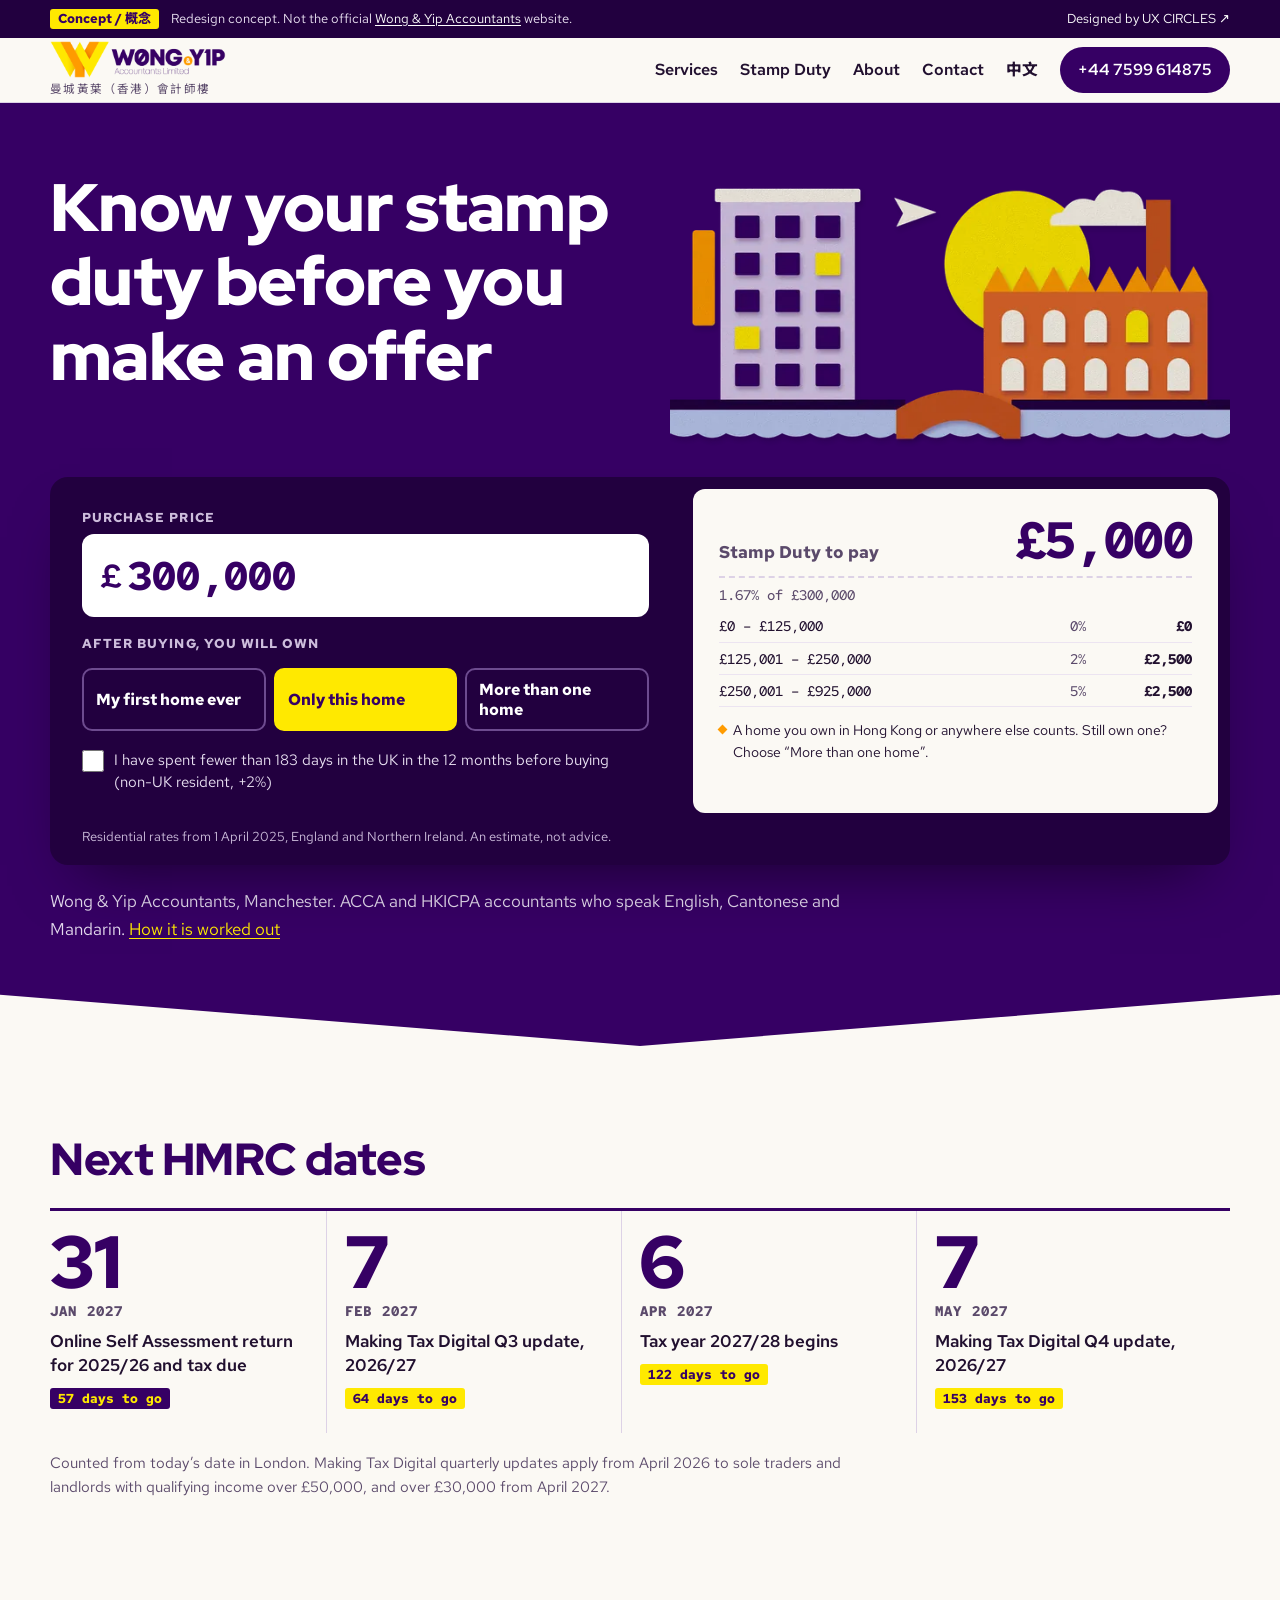
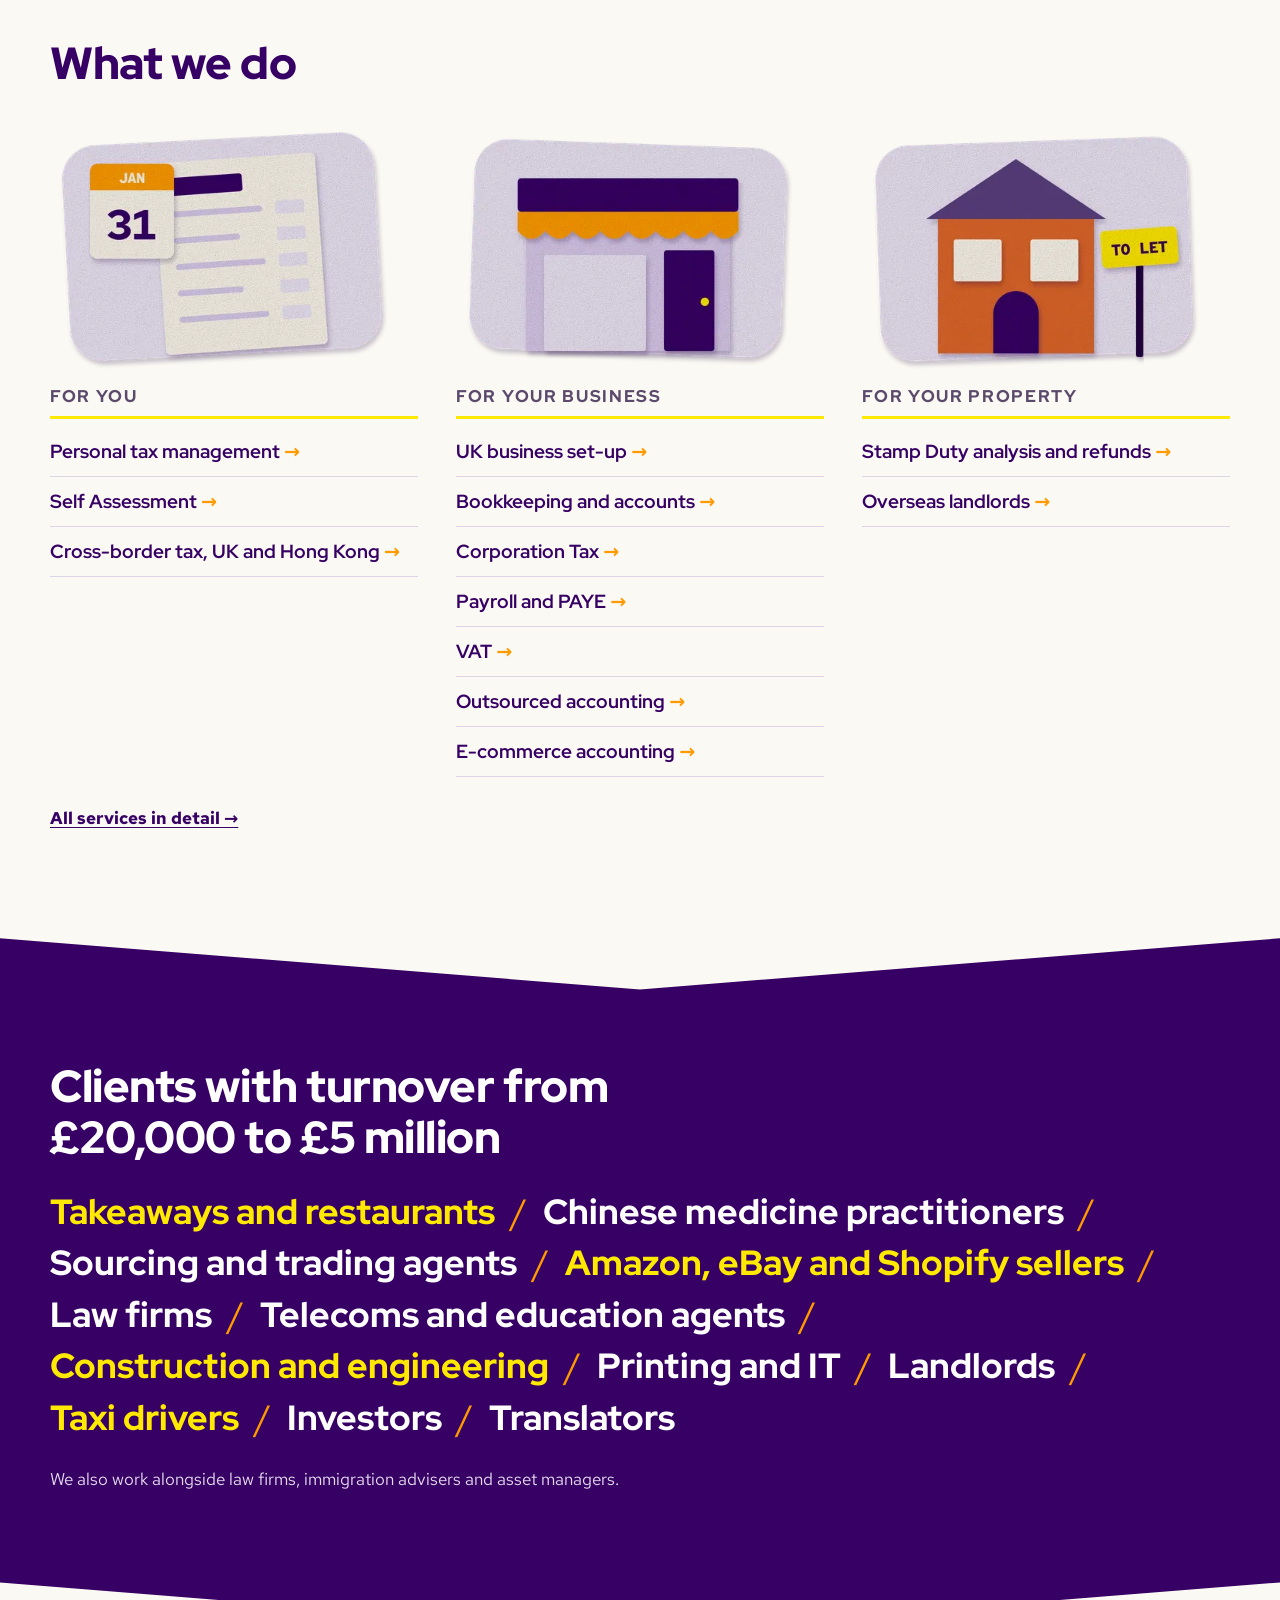
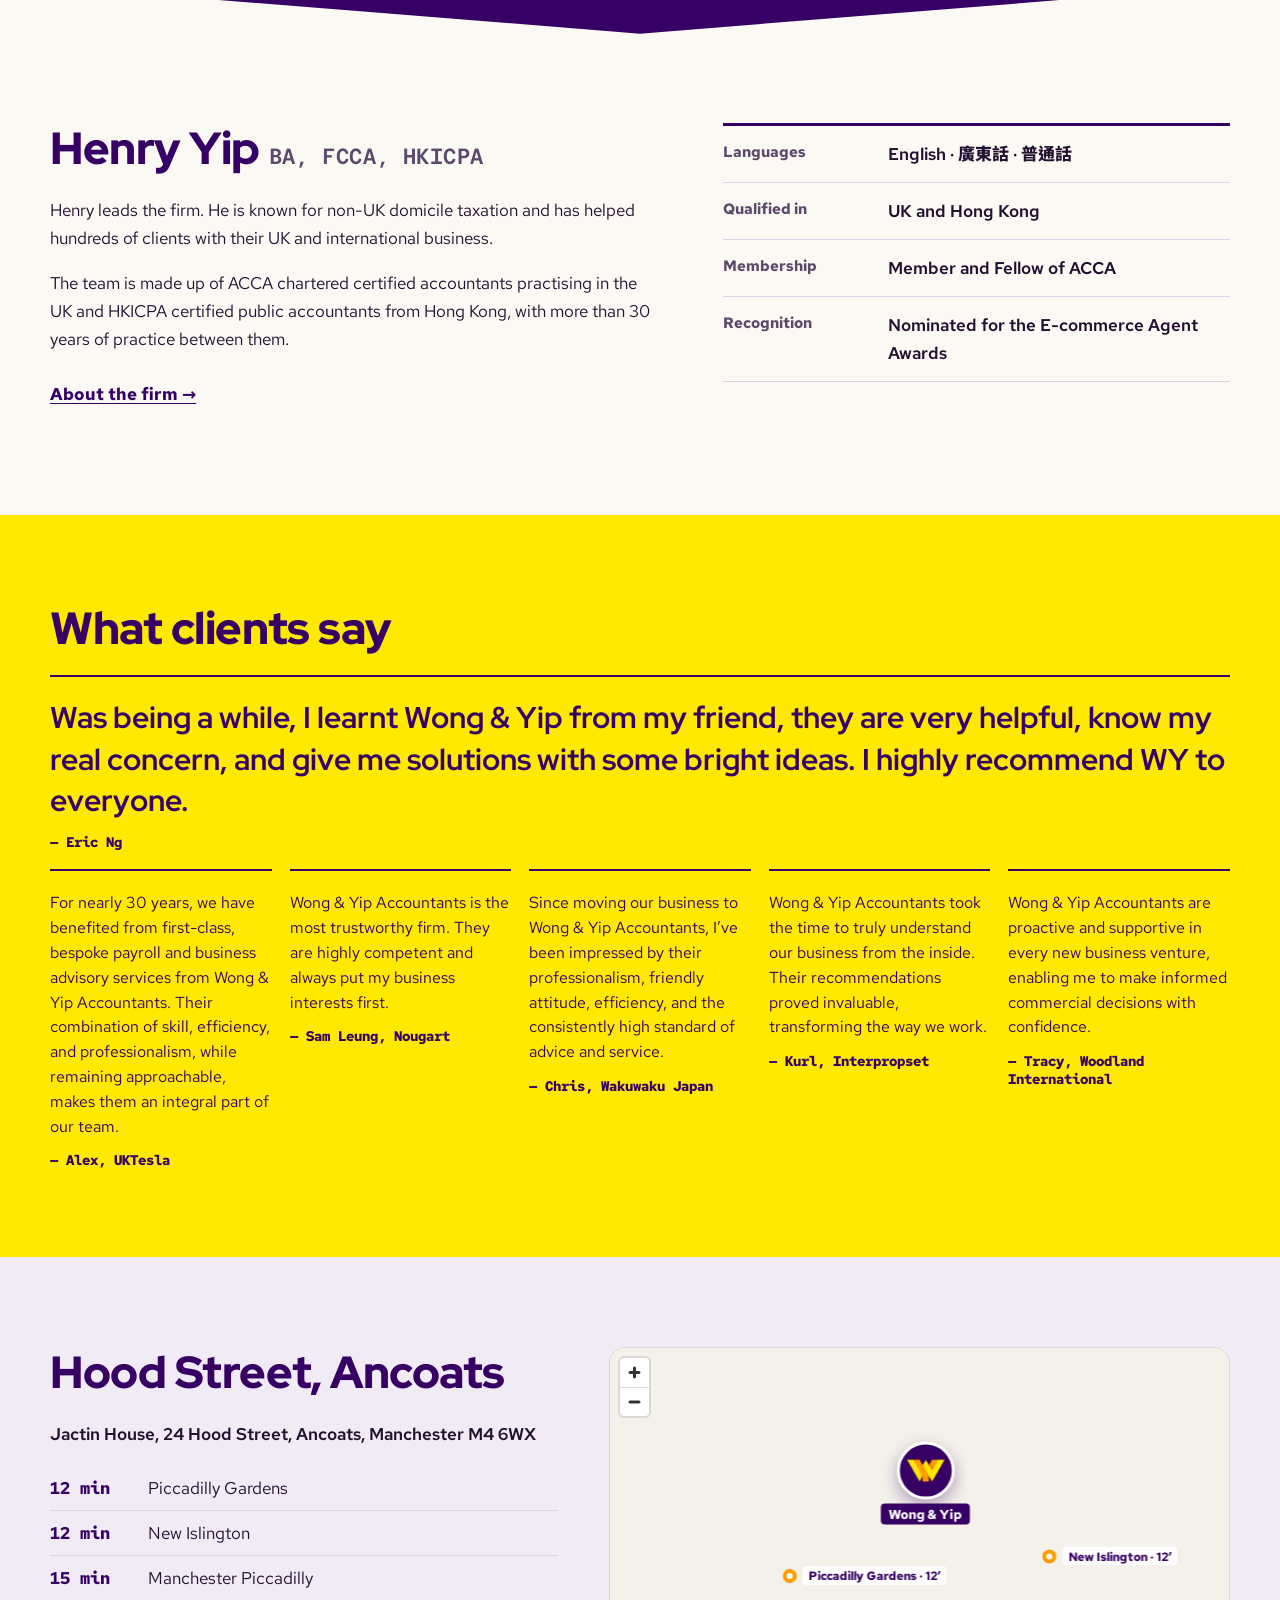
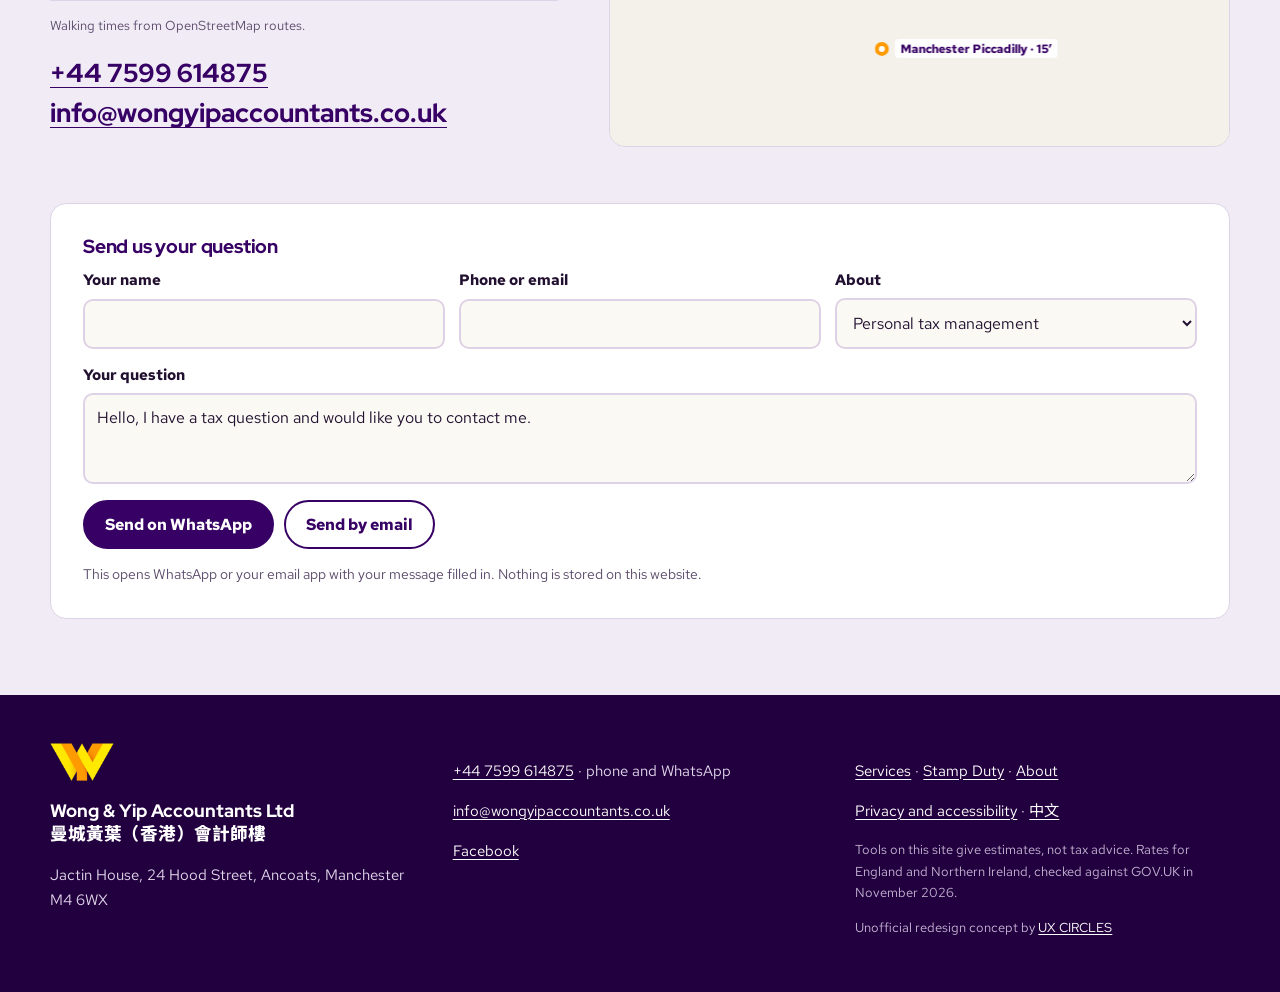
==== en/index.html @ 3d297b09 "Concept bar: one line on phones, matching the other concepts Co-Authored-By: Claude Opus 5.5 <norepl" ====
<!doctype html>
<html lang="en-GB">
<head>
<meta charset="utf-8">
<meta name="viewport" content="width=device-width, initial-scale=1">
<meta name="robots" content="noindex, nofollow">
<title>Wong & Yip Accountants, Manchester · Stamp Duty, tax and accounts</title>
<meta name="description" content="ACCA and HKICPA accountants in Ancoats, Manchester. Work out your Stamp Duty, see the next HMRC dates, and talk to us in English, Cantonese or Mandarin.">
<link rel="alternate" hreflang="zh-Hant" href="https://uxcircles.github.io/wong-yip/index.html">
<link rel="alternate" hreflang="en" href="https://uxcircles.github.io/wong-yip/en/index.html">
<link rel="icon" type="image/png" href="../assets/img/favicon.png">
<link rel="apple-touch-icon" href="../assets/img/apple-touch-icon.png">
<meta name="theme-color" content="#360064">
<link rel="preload" href="../assets/fonts/redhat-display.woff2" as="font" type="font/woff2" crossorigin>
<link rel="preload" href="../assets/fonts/redhat-text.woff2" as="font" type="font/woff2" crossorigin>
<link rel="stylesheet" href="../assets/site.css?v=12">
<script defer src="../assets/site.js?v=12"></script>
</head>
<body>
<a class="skip" href="#main">Skip to content</a>
<div class="concept" role="note">
  <div class="wrap concept-in">
    <p><span class="concept-tag">Concept / 概念</span><span class="concept-long">Redesign concept. Not the official <a href="https://www.wongyipaccountants.co.uk/">Wong &amp; Yip Accountants</a> website.</span></p>
    <a class="concept-by" href="https://ux-circles.com/professionals"><span class="concept-by-txt">Designed by </span>UX CIRCLES ↗</a>
  </div>
</div>
<header class="site-head" id="top">
  <div class="wrap head-in">
    <a class="brand" href="../index.html" aria-label="Wong &amp; Yip Accountants, home">
      <img src="../assets/img/logo.png" width="1000" height="205" alt="Wong &amp; Yip Accountants Limited">
      <span class="brand-zh" lang="zh-Hant">曼城黃葉（香港）會計師樓</span>
    </a>
    <nav class="nav" aria-label="Main"><a href="../services.html">Services</a><a href="../stamp-duty.html">Stamp Duty</a><a href="../about.html">About</a><a href="../index.html#contact">Contact</a></nav>
    <a class="lang" href="../" lang="zh-Hant" hreflang="zh-Hant">中文</a>
    <a class="head-call" href="tel:+447599614875">+44 7599 614875</a>
    <button class="menu-btn" type="button" aria-expanded="false" aria-controls="menu">Menu</button>
  </div>
  <div class="menu" id="menu" hidden>
    <nav class="wrap" aria-label="Menu">
      <a href="../services.html">Services</a><a href="../stamp-duty.html">Stamp Duty</a><a href="../about.html">About</a><a href="../index.html#contact">Contact</a>
      <a href="../" lang="zh-Hant">中文</a>
      <a href="tel:+447599614875">Call +44 7599 614875</a>
      <a href="https://wa.me/447599614875">WhatsApp</a>
    </nav>
  </div>
</header>
<main id="main">
<section class="hero hero-home" aria-labelledby="hero-h">
  <div class="wrap hero-in">
    <h1 id="hero-h">Know your stamp duty before you make an offer</h1>
    <figure class="hero-illo">
      <img src="../assets/img/hk-to-manchester-1000.webp" srcset="../assets/img/hk-to-manchester-640.webp 640w, ../assets/img/hk-to-manchester-1000.webp 1000w, ../assets/img/hk-to-manchester-1600.webp 1600w" sizes="(min-width: 1021px) 560px, 100vw" width="1000" height="540" alt="Paper-cut illustration: a Hong Kong tenement block, a paper plane, and a red-brick Ancoats cotton mill beside the Rochdale Canal." fetchpriority="low">
    </figure>
    <form class="tool" id="sdlt" data-sdlt novalidate>
  <div class="tool-in">
    <label class="price">
      <span class="lbl">Purchase price</span>
      <span class="price-box"><span aria-hidden="true">£</span><input name="price" inputmode="numeric" autocomplete="off" value="300,000" aria-describedby="sdlt-scope"></span>
    </label>
    <fieldset class="seg">
      <legend class="lbl">After buying, you will own</legend>
      <label><input type="radio" name="type" value="ftb"><span>My first home ever</span></label>
      <label><input type="radio" name="type" value="home" checked><span>Only this home</span></label>
      <label><input type="radio" name="type" value="add"><span>More than one home</span></label>
    </fieldset>
    <label class="check"><input type="checkbox" name="nonres"><span>I have spent fewer than 183 days in the UK in the 12 months before buying (non-UK resident, +2%)</span></label>
  </div>
  <output class="receipt" aria-live="polite" for="sdlt">
    <span class="r-total"><span>Stamp Duty to pay</span><b data-total>£0</b></span>
    <span class="r-eff" data-eff></span>
    <table><caption class="vh">Tax by band</caption><tbody data-rows></tbody></table>
    <span class="r-notes" data-notes></span>
  </output>
  <p class="tool-scope" id="sdlt-scope">Residential rates from 1 April 2025, England and Northern Ireland. An estimate, not advice.</p>
</form>
    <p class="hero-foot">Wong &amp; Yip Accountants, Manchester. ACCA and HKICPA accountants who speak English, Cantonese and Mandarin. <a href="../stamp-duty.html">How it is worked out</a></p>
  </div>
</section>

<section class="dates" aria-labelledby="dates-h">
  <div class="wrap">
    <h2 id="dates-h">Next HMRC dates</h2>
    <ol class="date-stack" data-deadlines aria-live="polite"></ol>
    <p class="dates-note">Counted from today’s date in London. Making Tax Digital quarterly updates apply from April 2026 to sole traders and landlords with qualifying income over £50,000, and over £30,000 from April 2027.</p>
  </div>
</section>

<section class="svc" aria-labelledby="svc-h">
  <div class="wrap">
    <h2 id="svc-h">What we do</h2>
    <div class="svc-grid"><div class="svc-col"><img class="spot" src="../assets/img/tax-return-480.webp" srcset="../assets/img/tax-return-480.webp 480w, ../assets/img/tax-return-800.webp 800w" sizes="(min-width: 761px) 340px, 90vw" width="480" height="360" loading="lazy" alt="Paper-cut illustration: a tax return form and a calendar showing 31 January"><h3>For you</h3><ul><li><a href="../services.html#tax">Personal tax management</a></li><li><a href="../services.html#sa">Self Assessment</a></li><li><a href="../services.html#cross">Cross-border tax, UK and Hong Kong</a></li></ul></div><div class="svc-col"><img class="spot" src="../assets/img/company-480.webp" srcset="../assets/img/company-480.webp 480w, ../assets/img/company-800.webp 800w" sizes="(min-width: 761px) 340px, 90vw" width="480" height="360" loading="lazy" alt="Paper-cut illustration: a small shopfront with an awning"><h3>For your business</h3><ul><li><a href="../services.html#setup">UK business set-up</a></li><li><a href="../services.html#books">Bookkeeping and accounts</a></li><li><a href="../services.html#ct">Corporation Tax</a></li><li><a href="../services.html#payroll">Payroll and PAYE</a></li><li><a href="../services.html#vat">VAT</a></li><li><a href="../services.html#outsourced">Outsourced accounting</a></li><li><a href="../services.html#ecom">E-commerce accounting</a></li></ul></div><div class="svc-col"><img class="spot" src="../assets/img/landlord-480.webp" srcset="../assets/img/landlord-480.webp 480w, ../assets/img/landlord-800.webp 800w" sizes="(min-width: 761px) 340px, 90vw" width="480" height="360" loading="lazy" alt="Paper-cut illustration: a red-brick house with a TO LET board"><h3>For your property</h3><ul><li><a href="../services.html#sdlt">Stamp Duty analysis and refunds</a></li><li><a href="../services.html#nrl">Overseas landlords</a></li></ul></div></div>
    <p><a class="more" href="../services.html">All services in detail</a></p>
  </div>
</section>

<section class="inds" aria-labelledby="inds-h">
  <div class="wrap">
    <h2 id="inds-h">Clients with turnover from £20,000 to £5 million</h2>
    <ul class="ind-list"><li>Takeaways and restaurants</li><li>Chinese medicine practitioners</li><li>Sourcing and trading agents</li><li>Amazon, eBay and Shopify sellers</li><li>Law firms</li><li>Telecoms and education agents</li><li>Construction and engineering</li><li>Printing and IT</li><li>Landlords</li><li>Taxi drivers</li><li>Investors</li><li>Translators</li></ul>
    <p class="inds-note">We also work alongside law firms, immigration advisers and asset managers.</p>
  </div>
</section>

<section class="who" aria-labelledby="who-h">
  <div class="wrap who-grid">
    <div>
      <h2 id="who-h">Henry Yip <span class="creds">BA, FCCA, HKICPA</span></h2>
      <p>Henry leads the firm. He is known for non-UK domicile taxation and has helped hundreds of clients with their UK and international business.</p>
      <p>The team is made up of ACCA chartered certified accountants practising in the UK and HKICPA certified public accountants from Hong Kong, with more than 30 years of practice between them.</p>
      <p><a class="more" href="../about.html">About the firm</a></p>
    </div>
    <dl class="facts">
      <div><dt>Languages</dt><dd>English · <span lang="yue-Hant">廣東話</span> · <span lang="zh-Hant">普通話</span></dd></div>
      <div><dt>Qualified in</dt><dd>UK and Hong Kong</dd></div>
      <div><dt>Membership</dt><dd>Member and Fellow of ACCA</dd></div>
      <div><dt>Recognition</dt><dd>Nominated for the E-commerce Agent Awards</dd></div>
    </dl>
  </div>
</section>

<section class="quotes" aria-labelledby="q-h">
  <div class="wrap">
    <h2 id="q-h">What clients say</h2>
    <div class="q-row"><figure class="q q-main"><blockquote lang="en">Was being a while, I learnt Wong & Yip from my friend, they are very helpful, know my real concern, and give me solutions with some bright ideas. I highly recommend WY to everyone.</blockquote><figcaption>Eric Ng</figcaption></figure><figure class="q"><blockquote lang="en">For nearly 30 years, we have benefited from first-class, bespoke payroll and business advisory services from Wong & Yip Accountants. Their combination of skill, efficiency, and professionalism, while remaining approachable, makes them an integral part of our team.</blockquote><figcaption>Alex, UKTesla</figcaption></figure><figure class="q"><blockquote lang="en">Wong & Yip Accountants is the most trustworthy firm. They are highly competent and always put my business interests first.</blockquote><figcaption>Sam Leung, Nougart</figcaption></figure><figure class="q"><blockquote lang="en">Since moving our business to Wong & Yip Accountants, I’ve been impressed by their professionalism, friendly attitude, efficiency, and the consistently high standard of advice and service.</blockquote><figcaption>Chris, Wakuwaku Japan</figcaption></figure><figure class="q"><blockquote lang="en">Wong & Yip Accountants took the time to truly understand our business from the inside. Their recommendations proved invaluable, transforming the way we work.</blockquote><figcaption>Kurl, Interpropset</figcaption></figure><figure class="q"><blockquote lang="en">Wong & Yip Accountants are proactive and supportive in every new business venture, enabling me to make informed commercial decisions with confidence.</blockquote><figcaption>Tracy, Woodland International</figcaption></figure></div>
  </div>
</section>
<section class="contact" id="contact" aria-labelledby="contact-h">
  <div class="wrap contact-grid">
    <div class="contact-text">
      <h2 id="contact-h">Hood Street, Ancoats</h2>
      <p class="addr">Jactin House, 24 Hood Street, Ancoats, Manchester M4 6WX</p>
      <ul class="walks"><li><b>12 min</b> Piccadilly Gardens</li><li><b>12 min</b> New Islington</li><li><b>15 min</b> Manchester Piccadilly</li></ul>
      <p class="walk-note">Walking times from OpenStreetMap routes.</p>
      <p class="big-links"><a href="tel:+447599614875">+44 7599 614875</a><a href="mailto:info@wongyipaccountants.co.uk">info@wongyipaccountants.co.uk</a></p>
    </div>
    <div class="map" data-map data-src="../assets/vendor/maplibre/maplibre-gl.js" data-css="../assets/vendor/maplibre/maplibre-gl.css" data-mapjs="../assets/map.js?v=12">
      <div class="map-fallback" aria-hidden="true"><img class="chev pin-chev" src="../assets/img/mark.png" width="400" height="238" alt="" aria-hidden="true"><span>Jactin House</span></div>
      <script type="application/json" id="map-data">{"home": [-2.2279647, 53.4843944], "routes": [{"name": "Piccadilly Gardens", "min": 12, "kind": "tram", "start": [-2.236904, 53.4802768], "coords": [[-2.23692, 53.48027], [-2.23662, 53.48011], [-2.23663, 53.4801], [-2.2366, 53.48009], [-2.23655, 53.48005], [-2.23651, 53.48007], [-2.23648, 53.48008], [-2.23641, 53.48011], [-2.23637, 53.48012], [-2.23629, 53.48016], [-2.23622, 53.48023], [-2.23601, 53.48039], [-2.23597, 53.48041], [-2.23569, 53.48054], [-2.23526, 53.48075], [-2.23525, 53.48076], [-2.23518, 53.48078], [-2.23513, 53.4808], [-2.23504, 53.48083], [-2.23487, 53.48086], [-2.23468, 53.48086], [-2.23461, 53.48086], [-2.23456, 53.48085], [-2.23453, 53.48084], [-2.23427, 53.48099], [-2.23412, 53.48109], [-2.23408, 53.48111], [-2.23406, 53.48113], [-2.23386, 53.48126], [-2.23384, 53.48128], [-2.23382, 53.4813], [-2.23362, 53.48144], [-2.23369, 53.48147], [-2.23367, 53.48149], [-2.23364, 53.4815], [-2.2336, 53.48153], [-2.23358, 53.48155], [-2.23353, 53.48152], [-2.23281, 53.48201], [-2.23281, 53.48204], [-2.23279, 53.48206], [-2.23277, 53.48208], [-2.23271, 53.48213], [-2.2327, 53.48214], [-2.23267, 53.48214], [-2.23251, 53.48224], [-2.23251, 53.48225], [-2.2325, 53.48225], [-2.23249, 53.48226], [-2.23248, 53.48227], [-2.23225, 53.48243], [-2.23224, 53.48244], [-2.23224, 53.48244], [-2.23222, 53.48245], [-2.23222, 53.48246], [-2.23116, 53.48321], [-2.23113, 53.48325], [-2.23109, 53.48327], [-2.23091, 53.4834], [-2.23089, 53.48342], [-2.23087, 53.48344], [-2.23078, 53.4835], [-2.23076, 53.48352], [-2.23076, 53.48353], [-2.23088, 53.4836], [-2.23084, 53.48362], [-2.23081, 53.48364], [-2.23078, 53.48366], [-2.23075, 53.48368], [-2.23069, 53.48371], [-2.23066, 53.48374], [-2.23062, 53.48376], [-2.23055, 53.48372], [-2.23052, 53.48372], [-2.23023, 53.48392], [-2.23021, 53.48393], [-2.23017, 53.48395], [-2.22995, 53.4841], [-2.22993, 53.48412], [-2.22994, 53.48414], [-2.22993, 53.48414], [-2.22991, 53.48415], [-2.22989, 53.48417], [-2.22988, 53.48418], [-2.22986, 53.48418], [-2.22985, 53.48418], [-2.22963, 53.48432], [-2.22959, 53.48435], [-2.22954, 53.48433], [-2.22951, 53.48435], [-2.22948, 53.48436], [-2.22946, 53.48434], [-2.22916, 53.48417], [-2.22857, 53.48436], [-2.22853, 53.48437], [-2.22785, 53.4846], [-2.22784, 53.48459], [-2.22783, 53.48458], [-2.22781, 53.48456], [-2.22779, 53.48455], [-2.22804, 53.48448]]}, {"name": "New Islington", "min": 12, "kind": "tram", "start": [-2.2197957, 53.4810431], "coords": [[-2.21978, 53.48103], [-2.22012, 53.48086], [-2.22011, 53.48085], [-2.22014, 53.48083], [-2.22017, 53.48085], [-2.2202, 53.48087], [-2.22023, 53.4809], [-2.22025, 53.48093], [-2.22022, 53.48096], [-2.21994, 53.48112], [-2.22019, 53.48127], [-2.22025, 53.48124], [-2.22029, 53.48126], [-2.22043, 53.48136], [-2.22049, 53.48139], [-2.22049, 53.4814], [-2.22098, 53.48121], [-2.22103, 53.48125], [-2.22108, 53.48128], [-2.22111, 53.48132], [-2.22111, 53.48134], [-2.22111, 53.48136], [-2.2211, 53.48139], [-2.22106, 53.48142], [-2.22108, 53.48144], [-2.22119, 53.48151], [-2.22123, 53.48154], [-2.22141, 53.48159], [-2.2218, 53.48188], [-2.22181, 53.48189], [-2.22182, 53.4819], [-2.22185, 53.48193], [-2.22185, 53.48195], [-2.22189, 53.48197], [-2.22197, 53.48204], [-2.22201, 53.48206], [-2.22207, 53.48212], [-2.2224, 53.48235], [-2.22273, 53.48258], [-2.22274, 53.4826], [-2.22274, 53.48262], [-2.22273, 53.48264], [-2.22272, 53.48266], [-2.22271, 53.48267], [-2.22276, 53.4827], [-2.22287, 53.48276], [-2.2231, 53.48289], [-2.22326, 53.48298], [-2.22329, 53.483], [-2.22332, 53.48298], [-2.22335, 53.48297], [-2.22338, 53.48297], [-2.22342, 53.48298], [-2.22401, 53.48325], [-2.22419, 53.48311], [-2.22422, 53.48308], [-2.22435, 53.4831], [-2.2248, 53.48329], [-2.22479, 53.4833], [-2.22483, 53.4833], [-2.22494, 53.48335], [-2.22502, 53.4834], [-2.22506, 53.48344], [-2.22528, 53.48354], [-2.22561, 53.48367], [-2.22564, 53.48368], [-2.22568, 53.48369], [-2.22571, 53.48369], [-2.22576, 53.48369], [-2.22594, 53.4837], [-2.22598, 53.48369], [-2.22598, 53.48371], [-2.22587, 53.48386], [-2.22592, 53.4839], [-2.22595, 53.48393], [-2.22602, 53.484], [-2.22629, 53.48427], [-2.22659, 53.48454], [-2.22661, 53.48457], [-2.22668, 53.48455], [-2.22742, 53.48429], [-2.22747, 53.48434], [-2.22748, 53.48433], [-2.22751, 53.48432], [-2.22754, 53.48431], [-2.22756, 53.4843], [-2.22779, 53.48455], [-2.22804, 53.48448]]}, {"name": "Manchester Piccadilly", "min": 15, "kind": "rail", "start": [-2.2308334, 53.4774198], "coords": [[-2.23079, 53.47741], [-2.23079, 53.47742], [-2.23069, 53.47757], [-2.23092, 53.47765], [-2.23101, 53.47768], [-2.23125, 53.47777], [-2.2314, 53.47781], [-2.2314, 53.47781], [-2.23156, 53.47787], [-2.23165, 53.4779], [-2.23172, 53.47794], [-2.23174, 53.47795], [-2.23178, 53.47799], [-2.23181, 53.47806], [-2.23183, 53.47815], [-2.23185, 53.47824], [-2.23186, 53.47833], [-2.23193, 53.47844], [-2.23197, 53.4785], [-2.23206, 53.47856], [-2.23221, 53.47866], [-2.2323, 53.4787], [-2.23241, 53.47879], [-2.23247, 53.47885], [-2.23251, 53.4789], [-2.23253, 53.47894], [-2.23256, 53.47898], [-2.23257, 53.479], [-2.2326, 53.47904], [-2.23263, 53.47907], [-2.23263, 53.47908], [-2.23264, 53.47909], [-2.23271, 53.47917], [-2.23307, 53.47962], [-2.23309, 53.47963], [-2.2331, 53.47966], [-2.23311, 53.47966], [-2.23326, 53.4798], [-2.23344, 53.47998], [-2.23346, 53.48], [-2.23347, 53.48001], [-2.23348, 53.48002], [-2.2335, 53.48005], [-2.23383, 53.48035], [-2.23405, 53.48056], [-2.23419, 53.48067], [-2.23426, 53.48073], [-2.23427, 53.48073], [-2.23431, 53.48076], [-2.23429, 53.48078], [-2.234, 53.48101], [-2.23396, 53.48103], [-2.23392, 53.48105], [-2.23339, 53.48127], [-2.23341, 53.48128], [-2.23341, 53.4813], [-2.23341, 53.48134], [-2.23341, 53.48137], [-2.23341, 53.48139], [-2.23337, 53.48144], [-2.23336, 53.48145], [-2.23339, 53.48147], [-2.23332, 53.48151], [-2.2327, 53.48195], [-2.23266, 53.48195], [-2.23264, 53.48196], [-2.23261, 53.48199], [-2.23257, 53.48202], [-2.23255, 53.48204], [-2.23255, 53.48206], [-2.23211, 53.48237], [-2.23211, 53.48237], [-2.2321, 53.48238], [-2.23208, 53.4824], [-2.23207, 53.4824], [-2.23156, 53.48276], [-2.23156, 53.48276], [-2.23155, 53.48276], [-2.23153, 53.48278], [-2.23152, 53.48278], [-2.23098, 53.48318], [-2.23096, 53.48319], [-2.23094, 53.48321], [-2.23063, 53.48342], [-2.23057, 53.48342], [-2.23053, 53.48345], [-2.23049, 53.48347], [-2.23046, 53.4835], [-2.23042, 53.48352], [-2.23038, 53.48355], [-2.23035, 53.48357], [-2.23032, 53.48359], [-2.23045, 53.48367], [-2.23045, 53.48369], [-2.23016, 53.48387], [-2.23013, 53.48389], [-2.2301, 53.48391], [-2.23008, 53.48392], [-2.23006, 53.48393], [-2.22987, 53.48406], [-2.22985, 53.48407], [-2.22981, 53.48407], [-2.2298, 53.48406], [-2.22979, 53.48407], [-2.22977, 53.48408], [-2.22974, 53.4841], [-2.22974, 53.48411], [-2.22975, 53.48413], [-2.22949, 53.4843], [-2.22951, 53.48431], [-2.22954, 53.48433], [-2.22951, 53.48435], [-2.22948, 53.48436], [-2.22946, 53.48434], [-2.22916, 53.48417], [-2.22857, 53.48436], [-2.22853, 53.48437], [-2.22785, 53.4846], [-2.22784, 53.48459], [-2.22783, 53.48458], [-2.22781, 53.48456], [-2.22779, 53.48455], [-2.22804, 53.48448]]}], "label": "Wong & Yip", "mark": "../assets/img/mark.png"}</script>
    </div>
  </div>
  <div class="wrap">
    <form class="ask" data-ask novalidate>
      <h3>Send us your question</h3>
      <div class="ask-grid">
        <label>Your name<input name="name" autocomplete="name" required></label>
        <label>Phone or email<input name="reach" autocomplete="tel" required></label>
        <label>About<select name="topic"><option>Personal tax management</option><option>Self Assessment</option><option>Cross-border tax, UK and Hong Kong</option><option>UK business set-up</option><option>Bookkeeping and accounts</option><option>Corporation Tax</option><option>Payroll and PAYE</option><option>VAT</option><option>Outsourced accounting</option><option>E-commerce accounting</option><option>Stamp Duty analysis and refunds</option><option>Overseas landlords</option></select></label>
        <label class="wide">Your question<textarea name="msg" rows="3" required>Hello, I have a tax question and would like you to contact me.</textarea></label>
      </div>
      <p class="ask-err" data-err hidden>Please fill in your name, how to reach you and your question.</p>
      <div class="ask-btns">
        <button type="submit" name="via" value="wa">Send on WhatsApp</button>
        <button type="submit" name="via" value="mail" class="ghost">Send by email</button>
      </div>
      <p class="ask-note">This opens WhatsApp or your email app with your message filled in. Nothing is stored on this website.</p>
    </form>
  </div>
</section>
</main>
<footer class="foot">
  <div class="wrap foot-grid">
    <div>
      <img class="chev foot-chev" src="../assets/img/mark.png" width="400" height="238" alt="" aria-hidden="true">
      <p class="foot-name">Wong &amp; Yip Accountants Ltd<br><span lang="zh-Hant">曼城黃葉（香港）會計師樓</span></p>
      <p>Jactin House, 24 Hood Street, Ancoats, Manchester M4 6WX</p>
    </div>
    <div>
      <p><a href="tel:+447599614875">+44 7599 614875</a> · phone and WhatsApp</p>
      <p><a href="mailto:info@wongyipaccountants.co.uk">info@wongyipaccountants.co.uk</a></p>
      <p><a href="https://www.facebook.com/wongyipaccountants">Facebook</a></p>
    </div>
    <div>
      <p><a href="../services.html">Services</a> · <a href="../stamp-duty.html">Stamp Duty</a> · <a href="../about.html">About</a></p>
      <p><a href="../privacy.html">Privacy and accessibility</a> · <a href="../" lang="zh-Hant">中文</a></p>
      <p class="foot-small">Tools on this site give estimates, not tax advice. Rates for England and Northern Ireland, checked against GOV.UK in November 2026.</p>
      <p class="foot-small">Unofficial redesign concept by <a href="https://ux-circles.com/professionals">UX CIRCLES</a></p>
    </div>
  </div>
</footer>
<nav class="mbar" aria-label="Quick actions">
  <a href="tel:+447599614875">Call</a>
  <a href="https://wa.me/447599614875">WhatsApp</a>
  <a href="mailto:info@wongyipaccountants.co.uk">Email</a>
</nav>
</body>
</html>
---- assets/site.css ----
/* Wong & Yip concept. Colours from the firm's own logo:
   purple wordmark #360064, yellow chevron #ffe900, orange Y #ff9b00. */
@font-face { font-family: "Red Hat Display"; src: url("fonts/redhat-display.woff2") format("woff2"); font-weight: 400 900; font-display: swap; }
@font-face { font-family: "Red Hat Text"; src: url("fonts/redhat-text.woff2") format("woff2"); font-weight: 400 700; font-display: swap; }
@font-face { font-family: "Red Hat Mono"; src: url("fonts/redhat-mono.woff2") format("woff2"); font-weight: 400 700; font-display: swap; }
@font-face { font-family: "Chiron Hei HK"; src: url("fonts/chiron-hei-hk-400.woff2") format("woff2"); font-weight: 400; font-display: swap; }
@font-face { font-family: "Chiron Hei HK"; src: url("fonts/chiron-hei-hk-800.woff2") format("woff2"); font-weight: 700 900; font-display: swap; }

:root {
  --purple: #360064;
  --purple-2: #4a1680;
  --purple-deep: #22003f;
  --yellow: #ffe900;
  --orange: #ff9b00;
  --paper: #fbf9f4;
  --lilac: #f1ebf6;
  --text: #21102f;
  --muted: #5b4a6b;
  --line: #ddd2e6;
  --display: "Red Hat Display", "Chiron Hei HK", system-ui, sans-serif;
  --body: "Red Hat Text", "Chiron Hei HK", system-ui, sans-serif;
  --mono: "Red Hat Mono", ui-monospace, monospace;
  --head-h: 64px;
  --notch: clamp(22px, 4vw, 56px);
}
*, *::before, *::after { box-sizing: border-box; }
html, body { overflow-x: clip; }
html { scroll-padding-top: calc(var(--head-h) + 12px); -webkit-text-size-adjust: 100%; }
body { margin: 0; background: var(--paper); color: var(--text); font: 400 1.0625rem/1.65 var(--body); }
:lang(zh-Hant) body, html[lang^="zh"] body { line-height: 1.8; }
img { max-width: 100%; height: auto; }
a { color: var(--purple); text-underline-offset: .18em; text-decoration-thickness: 1px; }
a:hover { text-decoration-thickness: 2px; }
:focus-visible { outline: 3px solid var(--orange); outline-offset: 2px; border-radius: 2px; }
h1, h2, h3 { font-family: var(--display); line-height: 1.12; margin: 0 0 .5em; letter-spacing: -.01em; color: var(--purple); text-wrap: balance; }
h1 { font-weight: 900; }
h2 { font-weight: 850; font-size: clamp(1.7rem, 1.2rem + 2.2vw, 2.8rem); }
h3 { font-weight: 800; font-size: 1.2rem; }
html[lang^="zh"] h1, html[lang^="zh"] h2 { letter-spacing: .02em; }
.wrap { width: min(1180px, 100% - 32px); margin-inline: auto; }
.skip { position: absolute; left: 8px; top: -60px; z-index: 50; background: var(--yellow); color: var(--purple); padding: 10px 14px; font-weight: 700; }
.skip:focus { top: 8px; }
.vh { position: absolute; width: 1px; height: 1px; overflow: hidden; clip: rect(0 0 0 0); white-space: nowrap; }

/* concept bar: scrolls away */
.concept { background: var(--purple-deep); color: #ece3f4; font-size: .82rem; line-height: 1.4; }
.concept-in { display: flex; align-items: center; justify-content: space-between; gap: 16px; min-height: 38px; }
.concept-in p { margin: 0; display: flex; align-items: center; gap: 12px; min-width: 0; }
.concept a { color: #fff; }
.concept-tag { background: var(--yellow); color: var(--purple); font-weight: 700; padding: 1px 8px; border-radius: 3px; white-space: nowrap; }
.concept-by { white-space: nowrap; text-decoration: none; }
.concept-by:hover { text-decoration: underline; }

/* header */
.site-head { position: sticky; top: 0; z-index: 30; background: var(--paper); border-bottom: 1px solid var(--line); }
.head-in { display: flex; align-items: center; gap: 22px; min-height: var(--head-h); }
.brand { display: flex; flex-direction: column; text-decoration: none; margin-right: auto; }
.brand img { width: 176px; display: block; }
.brand-zh { font-size: .72rem; color: var(--muted); letter-spacing: .12em; margin-top: 2px; }
.nav { display: flex; gap: 22px; }
.nav a, .lang { font-weight: 600; text-decoration: none; color: var(--text); font-size: .98rem; }
.nav a[aria-current] { box-shadow: inset 0 -3px 0 var(--yellow); }
.nav a:hover, .lang:hover { color: var(--purple); box-shadow: inset 0 -3px 0 var(--orange); }
.head-call { background: var(--purple); color: #fff; text-decoration: none; font-weight: 700; padding: 10px 18px; border-radius: 999px; font-family: var(--display); font-size: 1rem; white-space: nowrap; }
.head-call:hover { background: var(--purple-2); }
.menu-btn { display: none; font: 700 .95rem var(--body); background: none; border: 2px solid var(--purple); color: var(--purple); border-radius: 999px; padding: 8px 16px; min-height: 44px; cursor: pointer; }
.menu { border-top: 1px solid var(--line); background: var(--paper); }
.menu nav { display: grid; padding: 8px 0 16px; }
.menu a { padding: 12px 0; font: 700 1.15rem var(--display); color: var(--purple); text-decoration: none; border-bottom: 1px solid var(--line); }

/* the chevron device */
.chev { display: block; }

/* hero: the calculator is the first screen */
.hero, .page-head { position: relative; background: var(--purple); color: #fff; overflow: hidden;
  clip-path: polygon(0 0, 100% 0, 100% calc(100% - var(--notch)), 50% 100%, 0 calc(100% - var(--notch))); }
.hero { padding: clamp(28px, 4vw, 56px) 0 calc(var(--notch) + clamp(28px, 4vw, 52px)); }
.hero-chev { position: absolute; width: clamp(240px, 36vw, 520px); right: max(-60px, -4vw); top: -4%; opacity: 1; pointer-events: none; }
.hero h1, .page-head h1 { color: #fff; font-size: clamp(2.1rem, 1.3rem + 3.6vw, 4.4rem); max-width: 15ch; position: relative; }
html[lang^="zh"] .hero h1 { max-width: 11em; }
.hero-in { position: relative; }
.hero-foot { margin: 22px 0 0; color: #e5dbef; max-width: 75ch; }
.hero-foot a, .page-head a { color: var(--yellow); }

.page-head { padding: clamp(36px, 6vw, 80px) 0 calc(var(--notch) + clamp(32px, 5vw, 64px)); }
.page-head .lede { font-size: clamp(1.1rem, 1rem + .5vw, 1.35rem); max-width: 46ch; color: #eee6f6; position: relative; }

/* tool */
.tool { display: grid; grid-template-columns: minmax(0, 1.15fr) minmax(0, 1fr); gap: 0; margin-top: clamp(18px, 3vw, 34px); position: relative;
  background: var(--purple-deep); border-radius: 18px; box-shadow: 0 30px 60px -30px rgba(0,0,0,.6); }
.tool-in { padding: clamp(18px, 3vw, 32px); display: grid; gap: 18px; align-content: start; }
.lbl { display: block; font: 700 .82rem var(--body); letter-spacing: .08em; text-transform: uppercase; color: #cdbddc; margin-bottom: 8px; }
html[lang^="zh"] .lbl { letter-spacing: .14em; font-size: .9rem; }
.price-box { display: flex; align-items: center; gap: 6px; background: #fff; border-radius: 12px; padding: 0 16px; border: 3px solid transparent; }
.price-box:focus-within { border-color: var(--yellow); }
.price-box span { font: 800 2rem var(--display); color: var(--purple); }
.price-box input { border: 0; outline: 0; width: 100%; min-width: 0; font: 700 clamp(1.8rem, 1.4rem + 1.4vw, 2.5rem)/1 var(--mono); color: var(--purple); padding: 12px 0; background: transparent; }
.seg { border: 0; padding: 0; margin: 0; min-width: 0; }
.seg { display: grid; grid-template-columns: repeat(3, minmax(0, 1fr)); gap: 8px; }
.seg legend { grid-column: 1 / -1; padding: 0; float: left; width: 100%; }
.seg label { position: relative; }
.seg input { position: absolute; opacity: 0; inset: 0; }
.seg span { display: flex; flex-direction: column; justify-content: center; height: 100%; min-height: 56px; padding: 10px 12px; border-radius: 10px; border: 2px solid #6d4b8f; color: #fff; font-weight: 700; line-height: 1.25; cursor: pointer; font-size: .98rem; }
.seg small { display: block; font-weight: 400; font-size: .78rem; color: #d6c8e3; margin-top: 3px; }
.seg input:checked + span { background: var(--yellow); border-color: var(--yellow); color: var(--purple); }
.seg input:checked + span small { color: var(--purple); }
.seg input:focus-visible + span { outline: 3px solid var(--orange); outline-offset: 2px; }
.check { display: flex; gap: 10px; align-items: flex-start; color: #e9e0f2; font-size: .95rem; line-height: 1.45; cursor: pointer; }
.check input { width: 22px; height: 22px; flex: none; margin: 1px 0 0; accent-color: var(--yellow); }

.receipt { display: flex; flex-direction: column; background: var(--paper); color: var(--text); margin: 12px; border-radius: 12px; padding: clamp(16px, 2.4vw, 26px);
  position: relative; background-image: radial-gradient(circle at 50% 0, transparent 0) ; }
.receipt::after { content: ""; position: absolute; left: 14px; right: 14px; bottom: -6px; height: 12px;
  background: linear-gradient(-45deg, transparent 6px, var(--paper) 0) 0 0 / 12px 12px repeat-x, linear-gradient(45deg, transparent 6px, var(--paper) 0) 0 0 / 12px 12px repeat-x; display: none; }
.r-total { display: flex; justify-content: space-between; align-items: baseline; gap: 12px; flex-wrap: wrap; border-bottom: 2px dashed var(--line); padding-bottom: 10px; }
.r-total span { font-weight: 700; color: var(--muted); }
.r-total b { font: 700 clamp(2.2rem, 1.6rem + 2vw, 3.2rem)/1 var(--mono); color: var(--purple); letter-spacing: -.03em; }
.r-eff { font: 500 .88rem var(--mono); color: var(--muted); margin: 8px 0 6px; }
.receipt table { width: 100%; border-collapse: collapse; font: 500 .9rem/1.35 var(--mono); }
.receipt td { padding: 6px 0; border-bottom: 1px solid #ece4f1; vertical-align: top; }
.receipt td:nth-child(2) { text-align: right; color: var(--muted); padding-inline: 10px; white-space: nowrap; }
.receipt td:last-child { text-align: right; font-weight: 700; white-space: nowrap; }
.r-notes { display: grid; gap: 8px; margin-top: 12px; font-size: .9rem; line-height: 1.5; }
.r-notes p { margin: 0; padding-left: 14px; position: relative; }
.r-notes p::before { content: ""; position: absolute; left: 0; top: .45em; width: 7px; height: 7px; background: var(--orange); transform: rotate(45deg); }
.tool-scope { grid-column: 1 / -1; margin: 0; padding: 0 clamp(18px, 3vw, 32px) 18px; font-size: .84rem; color: #cdbddc; }

/* deadlines */
.dates { padding: clamp(48px, 7vw, 88px) 0 clamp(36px, 5vw, 60px); }
.date-stack { list-style: none; padding: 0; margin: 24px 0 0; display: grid; grid-template-columns: repeat(4, minmax(0, 1fr)); gap: 0; border-top: 3px solid var(--purple); }
.date-stack li { padding: 18px 18px 22px 0; border-right: 1px solid var(--line); margin-right: 18px; }
.date-stack li:last-child { border-right: 0; margin-right: 0; }
.d-day { display: block; font: 900 clamp(3rem, 2.2rem + 3vw, 5rem)/.9 var(--display); color: var(--purple); }
.d-mon { display: block; font: 700 .9rem var(--mono); text-transform: uppercase; letter-spacing: .08em; color: var(--muted); margin: 6px 0 10px; }
.d-what { display: block; font-weight: 600; line-height: 1.4; }
.d-left { display: inline-block; margin-top: 10px; background: var(--yellow); color: var(--purple); font: 700 .82rem var(--mono); padding: 2px 8px; border-radius: 3px; }
.date-stack li:first-child .d-left { background: var(--purple); color: var(--yellow); }
.dates-note { color: var(--muted); font-size: .92rem; max-width: 80ch; margin-top: 18px; }

/* services overview */
.svc { padding: clamp(36px, 5vw, 64px) 0 clamp(56px, 7vw, 96px); }
.svc-grid { display: grid; grid-template-columns: repeat(3, minmax(0, 1fr)); gap: clamp(20px, 3vw, 44px); margin-top: 20px; }
.svc-col h3 { font-size: 1.05rem; text-transform: uppercase; letter-spacing: .1em; color: var(--muted); border-bottom: 3px solid var(--yellow); padding-bottom: 10px; }
html[lang^="zh"] .svc-col h3 { letter-spacing: .3em; }
.svc-col ul { list-style: none; margin: 0; padding: 0; }
.svc-col a { display: block; padding: 12px 0; border-bottom: 1px solid var(--line); font: 700 1.2rem/1.3 var(--display); text-decoration: none; color: var(--purple); }
.svc-col a::after { content: " →"; color: var(--orange); }
.svc-col a:hover { background: var(--lilac); }
.more { font-weight: 700; display: inline-block; margin: 10px 18px 0 0; }
.more::after { content: " →"; }

/* industries: purple band, notched both ends */
.inds { background: var(--purple); color: #fff; padding: calc(var(--notch) + clamp(40px, 6vw, 72px)) 0 calc(var(--notch) + clamp(40px, 6vw, 72px));
  clip-path: polygon(0 0, 50% var(--notch), 100% 0, 100% calc(100% - var(--notch)), 50% 100%, 0 calc(100% - var(--notch))); }
.inds h2 { color: #fff; max-width: 22ch; }
.ind-list { list-style: none; padding: 0; margin: 26px 0 0; display: flex; flex-wrap: wrap; gap: 4px 0; font: 800 clamp(1.3rem, 1rem + 1.6vw, 2.2rem)/1.35 var(--display); }
.ind-list li::after { content: "/"; color: var(--orange); margin: 0 .45em; font-weight: 400; }
.ind-list li:last-child::after { content: none; }
.ind-list li:nth-child(3n+1) { color: var(--yellow); }
.inds-note { color: #e5dbef; margin-top: 24px; }

/* people */
.who { padding: clamp(56px, 7vw, 96px) 0; }
.who-grid { display: grid; grid-template-columns: minmax(0, 1.2fr) minmax(0, 1fr); gap: clamp(28px, 5vw, 72px); align-items: start; }
.creds { font: 600 .5em var(--mono); color: var(--muted); letter-spacing: .02em; white-space: nowrap; }
.facts { margin: 0; display: grid; gap: 0; border-top: 3px solid var(--purple); }
.facts div { display: grid; grid-template-columns: 9em 1fr; gap: 12px; padding: 14px 0; border-bottom: 1px solid var(--line); }
.facts dt { font-weight: 700; color: var(--muted); font-size: .92rem; }
.facts dd { margin: 0; font-weight: 600; }

/* testimonials on yellow */
.quotes { background: var(--yellow); color: var(--purple); padding: clamp(48px, 7vw, 88px) 0; }
.q-row { display: grid; grid-template-columns: repeat(auto-fit, minmax(200px, 1fr)); gap: 18px; margin-top: 20px; }
.q { margin: 0; padding: 20px 0 0; border-top: 2px solid var(--purple); }
.q blockquote { margin: 0 0 12px; font-size: 1rem; line-height: 1.55; }
.q-main { grid-column: 1 / -1; }
.q-main blockquote { font: 700 clamp(1.25rem, 1rem + 1.2vw, 1.85rem)/1.4 var(--display); max-width: 40em; }
.q figcaption { font: 700 .88rem var(--mono); }
.q figcaption::before { content: "— "; }

/* contact */
.contact { padding: clamp(56px, 7vw, 96px) 0 clamp(48px, 6vw, 80px); background: var(--lilac); }
.contact-grid { display: grid; grid-template-columns: minmax(0, .9fr) minmax(0, 1.1fr); gap: clamp(24px, 4vw, 56px); align-items: stretch; }
.addr { font-weight: 600; }
.walks { list-style: none; padding: 0; margin: 18px 0 6px; }
.walks li { padding: 8px 0; border-bottom: 1px solid var(--line); }
.walks b { display: inline-block; min-width: 5.5em; font-family: var(--mono); color: var(--purple); }
.walk-note { font-size: .84rem; color: var(--muted); }
.big-links { display: grid; gap: 6px; margin-top: 20px; }
.big-links a { font: 800 clamp(1.2rem, 1rem + 1vw, 1.6rem) var(--display); word-break: break-all; }
.map { position: relative; min-height: 380px; border-radius: 16px; overflow: hidden; background: #efe9e0; border: 1px solid var(--line); }
.map-fallback { position: absolute; inset: 0; display: grid; place-content: center; justify-items: center; gap: 8px; font-weight: 700; color: var(--purple);
  background: repeating-linear-gradient(35deg, transparent 0 46px, #e5ddd0 46px 49px), repeating-linear-gradient(-55deg, transparent 0 70px, #e5ddd0 70px 74px), #efe9e0; }
.pin-chev { width: 70px; }
.map .maplibregl-map, .map > .mapbox { position: absolute; inset: 0; }
.map-pin { display: flex; flex-direction: column; align-items: center; cursor: default; }
.map-pin .pin { width: 58px; height: 58px; border-radius: 50%; background: var(--purple); display: grid; place-items: center; box-shadow: 0 6px 16px rgba(54,0,100,.35); border: 3px solid #fff; }
.map-pin .pin img { width: 38px; }
.map-pin .pin-label { margin-top: 4px; background: var(--purple); color: #fff; font: 700 .8rem var(--body); padding: 2px 8px; border-radius: 4px; white-space: nowrap; }
.map-stn { display: flex; align-items: center; gap: 6px; font: 700 .78rem var(--body); color: var(--purple); }
.map-stn .dot { width: 14px; height: 14px; border-radius: 50%; background: #fff; border: 4px solid var(--orange); flex: none; }
.map-stn .t { background: rgba(255,255,255,.92); padding: 1px 6px; border-radius: 4px; white-space: nowrap; }

.ask { margin-top: clamp(32px, 5vw, 56px); background: #fff; border-radius: 16px; padding: clamp(18px, 3vw, 32px); border: 1px solid var(--line); }
.ask-grid { display: grid; grid-template-columns: repeat(3, minmax(0, 1fr)); gap: 14px; }
.ask label { display: grid; gap: 6px; font-weight: 700; font-size: .92rem; }
.ask .wide { grid-column: 1 / -1; }
.ask input, .ask select, .ask textarea { font: 400 1rem var(--body); padding: 12px; border: 2px solid var(--line); border-radius: 10px; background: var(--paper); color: var(--text); min-height: 48px; width: 100%; }
.ask input:focus, .ask select:focus, .ask textarea:focus { border-color: var(--purple); outline: none; }
.ask [aria-invalid="true"] { border-color: #b3261e; }
.ask-err { color: #b3261e; font-weight: 700; }
.ask-btns { display: flex; flex-wrap: wrap; gap: 10px; margin-top: 16px; }
.ask button { font: 700 1rem var(--body); border: 2px solid var(--purple); background: var(--purple); color: #fff; padding: 12px 20px; border-radius: 999px; min-height: 48px; cursor: pointer; }
.ask button.ghost { background: transparent; color: var(--purple); }
.ask button:hover { background: var(--purple-2); color: #fff; }
.ask-note { font-size: .86rem; color: var(--muted); margin-bottom: 0; }

/* services page */
.svc-page { padding: clamp(40px, 6vw, 72px) 0; }
.svc-group { display: grid; grid-template-columns: 14rem minmax(0, 1fr); gap: 24px; padding: 28px 0; border-top: 3px solid var(--purple); }
.svc-group h2 { font-size: clamp(1.5rem, 1.2rem + 1vw, 2rem); }
.svc-items { display: grid; grid-template-columns: repeat(2, minmax(0, 1fr)); gap: 0 32px; }
.svc-item { padding: 6px 0 18px; border-bottom: 1px solid var(--line); margin-bottom: 14px; }
.svc-item h3 { box-shadow: inset 0 -.38em 0 var(--yellow); display: inline; }
.svc-item p { margin: 12px 0 0; }
.fees { background: var(--lilac); border-radius: 12px; padding: 18px 20px; margin-top: 20px; }

/* prose pages */
.prose { padding: clamp(40px, 6vw, 72px) 0; max-width: 820px; }
.prose h2 { margin-top: 1.6em; font-size: clamp(1.5rem, 1.2rem + 1.2vw, 2.2rem); }
.tables { display: grid; grid-template-columns: repeat(2, minmax(0, 1fr)); gap: 20px; margin: 20px 0; }
.rates { width: 100%; border-collapse: collapse; font-size: .95rem; }
.rates caption { text-align: left; font-weight: 800; color: var(--purple); padding-bottom: 8px; font-family: var(--display); }
.rates th, .rates td { text-align: left; padding: 8px 6px 8px 0; border-bottom: 1px solid var(--line); }
.rates thead th { font-size: .8rem; color: var(--muted); border-bottom: 2px solid var(--purple); }
.rates td { font-family: var(--mono); font-weight: 700; }
.rates tbody th { font-family: var(--mono); font-weight: 500; }
details { border-bottom: 1px solid var(--line); }
summary { cursor: pointer; padding: 14px 28px 14px 0; font-weight: 700; color: var(--purple); list-style: none; position: relative; }
summary::-webkit-details-marker { display: none; }
summary::after { content: ""; position: absolute; right: 4px; top: 22px; width: 10px; height: 10px; border-right: 3px solid var(--orange); border-bottom: 3px solid var(--orange); transform: rotate(45deg); transition: transform .2s; }
details[open] summary::after { transform: rotate(-135deg); top: 26px; }
details p { margin-top: 0; }
.src { font-size: .86rem; color: var(--muted); margin-top: 32px; }
.why { display: grid; grid-template-columns: repeat(2, minmax(0, 1fr)); gap: 0 28px; margin: 32px 0; }
.why div { border-top: 3px solid var(--yellow); padding: 14px 0; }
.why dt { font: 800 1.2rem var(--display); color: var(--purple); }
.why dd { margin: 6px 0 0; }
.ticks { padding-left: 0; list-style: none; }
.ticks li { padding: 8px 0 8px 22px; border-bottom: 1px solid var(--line); position: relative; }
.ticks li::before { content: ""; position: absolute; left: 0; top: 1.05em; width: 9px; height: 9px; background: var(--orange); transform: rotate(45deg); }

/* 404 */
.nf { padding: clamp(60px, 10vw, 140px) 0; text-align: center; }
.nf-chev { width: 180px; margin: 0 auto 28px; transform: rotate(180deg); }
.nf h1 { font-size: clamp(2rem, 1.4rem + 3vw, 3.4rem); }

/* footer */
.foot { background: var(--purple-deep); color: #e2d8ec; padding: 48px 0 40px; font-size: .95rem; }
.foot a { color: #fff; }
.foot-grid { display: grid; grid-template-columns: repeat(3, minmax(0, 1fr)); gap: 28px; }
.foot-chev { width: 64px; margin-bottom: 14px; }
.foot-name { font: 800 1.1rem var(--display); color: #fff; }
.foot-small { font-size: .82rem; color: #c3b4d2; }
.mbar { display: none; }

@media (max-width: 1020px) {
  .nav, .head-call { display: none; }
  .menu-btn { display: inline-block; }
  .tool { grid-template-columns: minmax(0, 1fr); }
  .receipt { margin: 0 12px 12px; }
  .date-stack { grid-template-columns: repeat(2, minmax(0, 1fr)); }
  .date-stack li:nth-child(2) { border-right: 0; margin-right: 0; }
  .date-stack li:nth-child(n+3) { border-top: 1px solid var(--line); }
  .who-grid, .contact-grid { grid-template-columns: minmax(0, 1fr); }
  .svc-group { grid-template-columns: minmax(0, 1fr); }
}
@media (max-width: 760px) {
  :root { --head-h: 58px; }
  body { padding-bottom: 64px; font-size: 1rem; }
  .brand img { width: 140px; }
  .brand-zh { font-size: .66rem; letter-spacing: .06em; }
  .head-in { gap: 12px; }
  .concept-long, .concept-by-txt { display: none; }
  .svc-grid, .svc-items, .tables, .why, .foot-grid, .ask-grid { grid-template-columns: minmax(0, 1fr); }
  .hero-chev { width: 150px; right: -30px; top: -10px; opacity: .9; }
  .hero h1 { padding-right: 70px; font-size: clamp(1.75rem, 1.2rem + 3.6vw, 2.4rem); }
  .tool { border-radius: 14px; margin-top: 16px; }
  .tool-in { gap: 14px; padding: 16px; }
  .lbl { margin-bottom: 6px; }
  .seg { gap: 6px; }
  .seg span { padding: 8px; min-height: 52px; font-size: .9rem; }
  .seg small { font-size: .72rem; }
  .check { font-size: .88rem; }
  .receipt { margin: 0 8px 8px; padding: 14px; }
  .tool-scope { padding: 0 16px 14px; }
  .map { min-height: 340px; }
  .mbar { display: grid; grid-template-columns: repeat(3, 1fr); position: fixed; left: 0; right: 0; bottom: 0; z-index: 40; background: var(--purple); border-top: 3px solid var(--yellow); padding-bottom: env(safe-area-inset-bottom); }
  .mbar a { color: #fff; text-align: center; font-weight: 700; padding: 0 4px; min-height: 56px; display: grid; place-items: center; text-decoration: none; border-right: 1px solid rgba(255,255,255,.18); }
  .mbar a:first-child { background: var(--yellow); color: var(--purple); }
  .mbar a:last-child { border-right: 0; }
  body.menu-open .mbar { display: none; }
}
@media (max-width: 400px) {
  .date-stack { grid-template-columns: minmax(0, 1fr); }
  .date-stack li { border-right: 0; margin-right: 0; border-top: 1px solid var(--line); padding-right: 0; }
  .facts div { grid-template-columns: minmax(0, 1fr); gap: 2px; }
  .seg { grid-template-columns: minmax(0, 1fr); }
  .seg span { min-height: 44px; flex-direction: row; align-items: baseline; gap: 6px; flex-wrap: wrap; }
  .seg small { margin: 0; }
}
@media (prefers-reduced-motion: reduce) { *, *::before, *::after { transition: none !important; animation: none !important; scroll-behavior: auto !important; } }

/* home hero: headline beside the paper-cut illustration, calculator below */
.hero-home .hero-in { display: grid; grid-template-columns: minmax(0, 1fr) minmax(0, 560px); grid-template-areas: "h illo" "tool tool" "foot foot"; column-gap: 32px; align-items: center; }
.hero-home h1 { grid-area: h; }
.hero-home .tool { grid-area: tool; }
.hero-home .hero-foot { grid-area: foot; }
.hero-illo { grid-area: illo; margin: -8px 0 -6px; }
.hero-illo img { display: block; width: 100%; height: auto; }
@media (max-width: 1020px) {
  .hero-home .hero-in { grid-template-columns: minmax(0, 1fr); grid-template-areas: "h" "tool" "foot" "illo"; }
  .hero-illo { margin: 26px -8px 0; }
}

/* paper-cut spot illustrations */
.spot { display: block; width: 100%; max-width: 360px; height: auto; margin: 0 0 6px -8px; }
.svc-side .spot { max-width: 230px; margin: 14px 0 0 -6px; }
.nf-art { display: block; width: min(420px, 90%); height: auto; margin: 0 auto 18px; }
@media (max-width: 1020px) {
  .svc-side { display: grid; grid-template-columns: repeat(auto-fill, minmax(150px, 220px)); column-gap: 12px; align-items: end; }
  .svc-side h2 { grid-column: 1 / -1; }
  .svc-side .spot { margin-top: 0; }
}
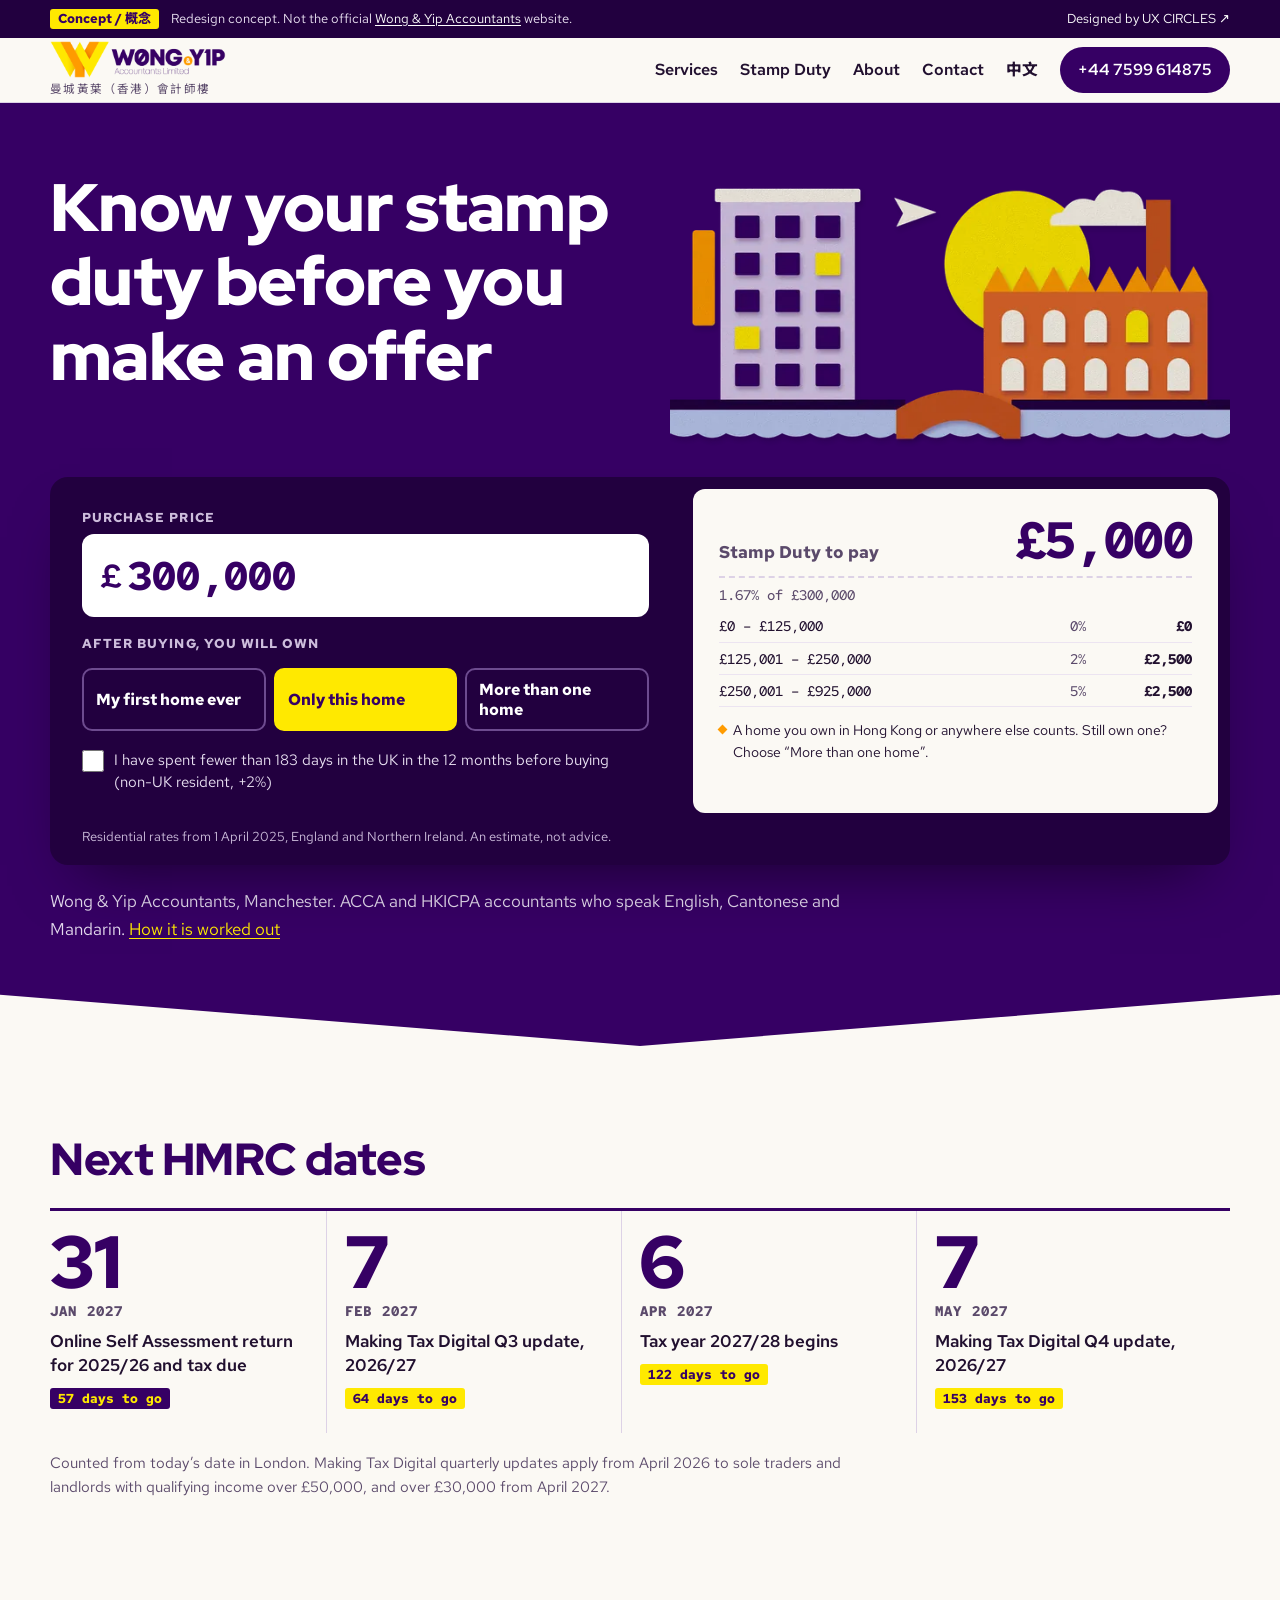
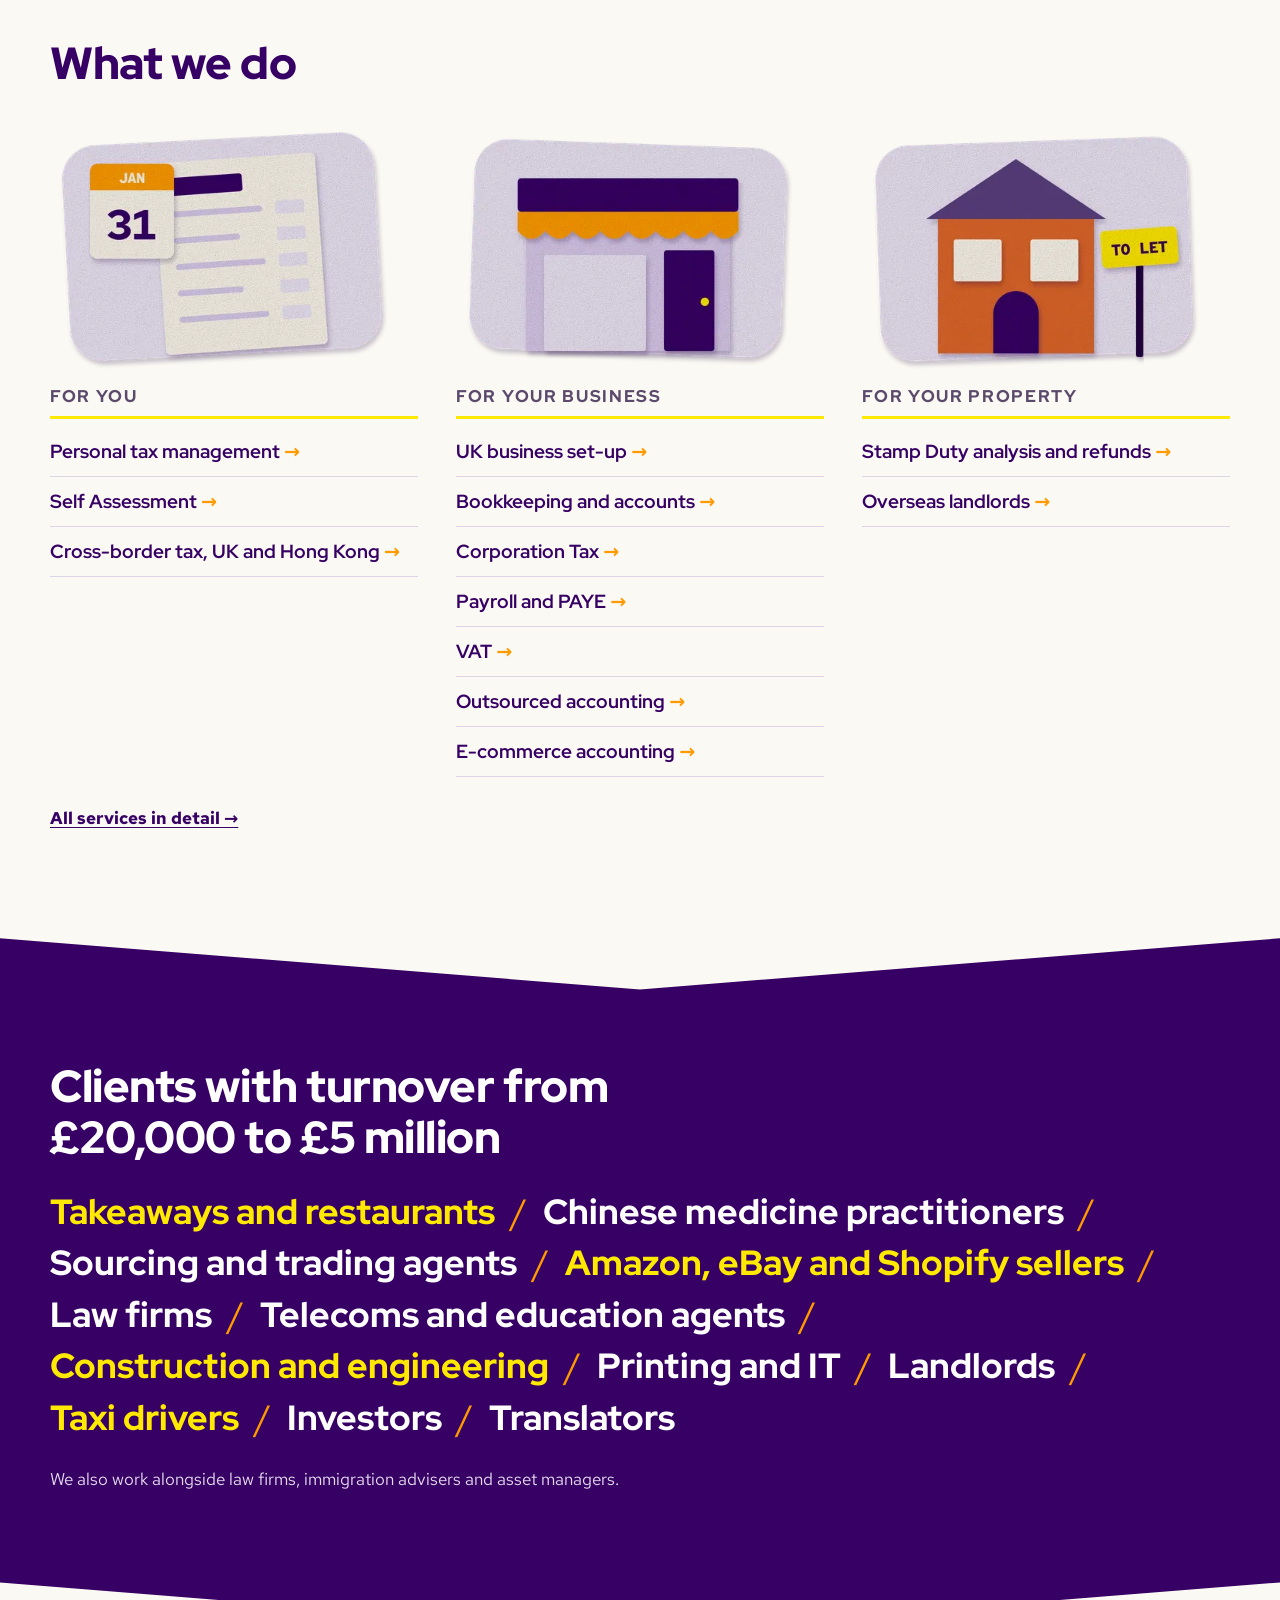
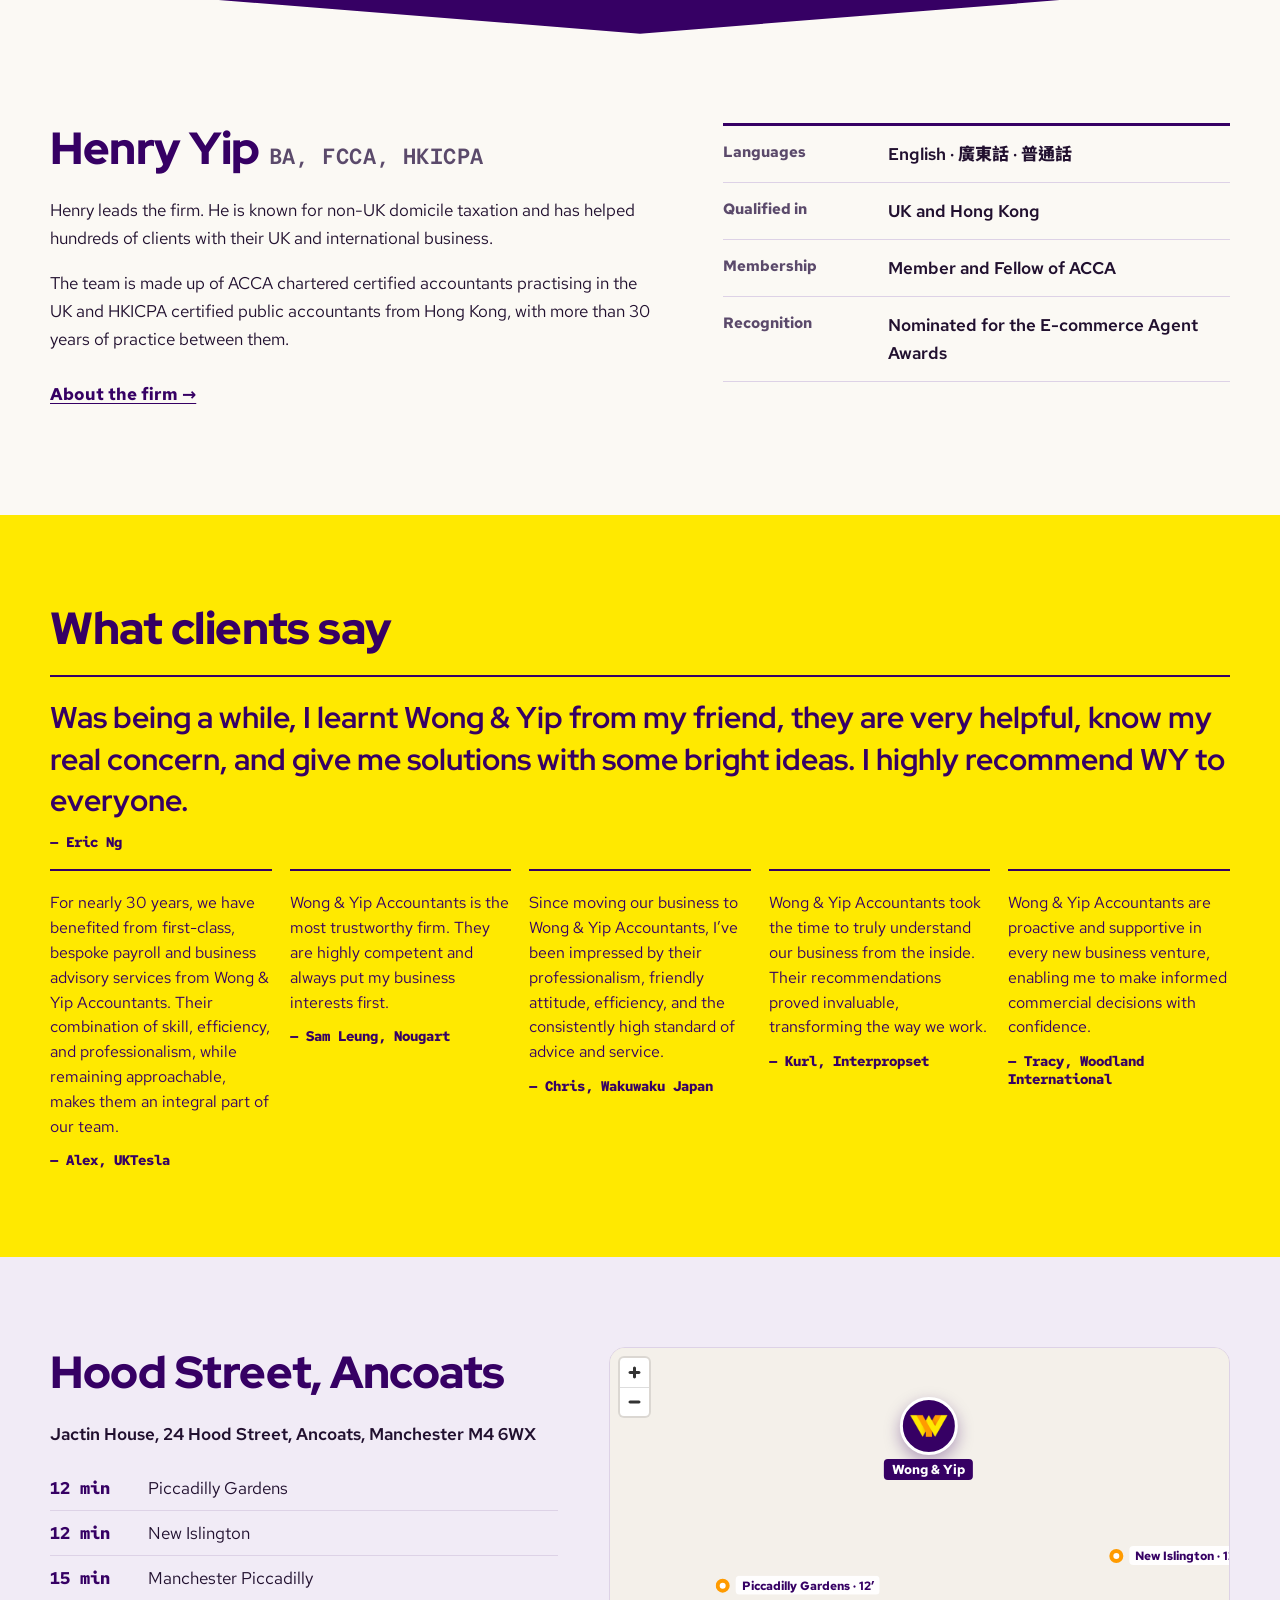
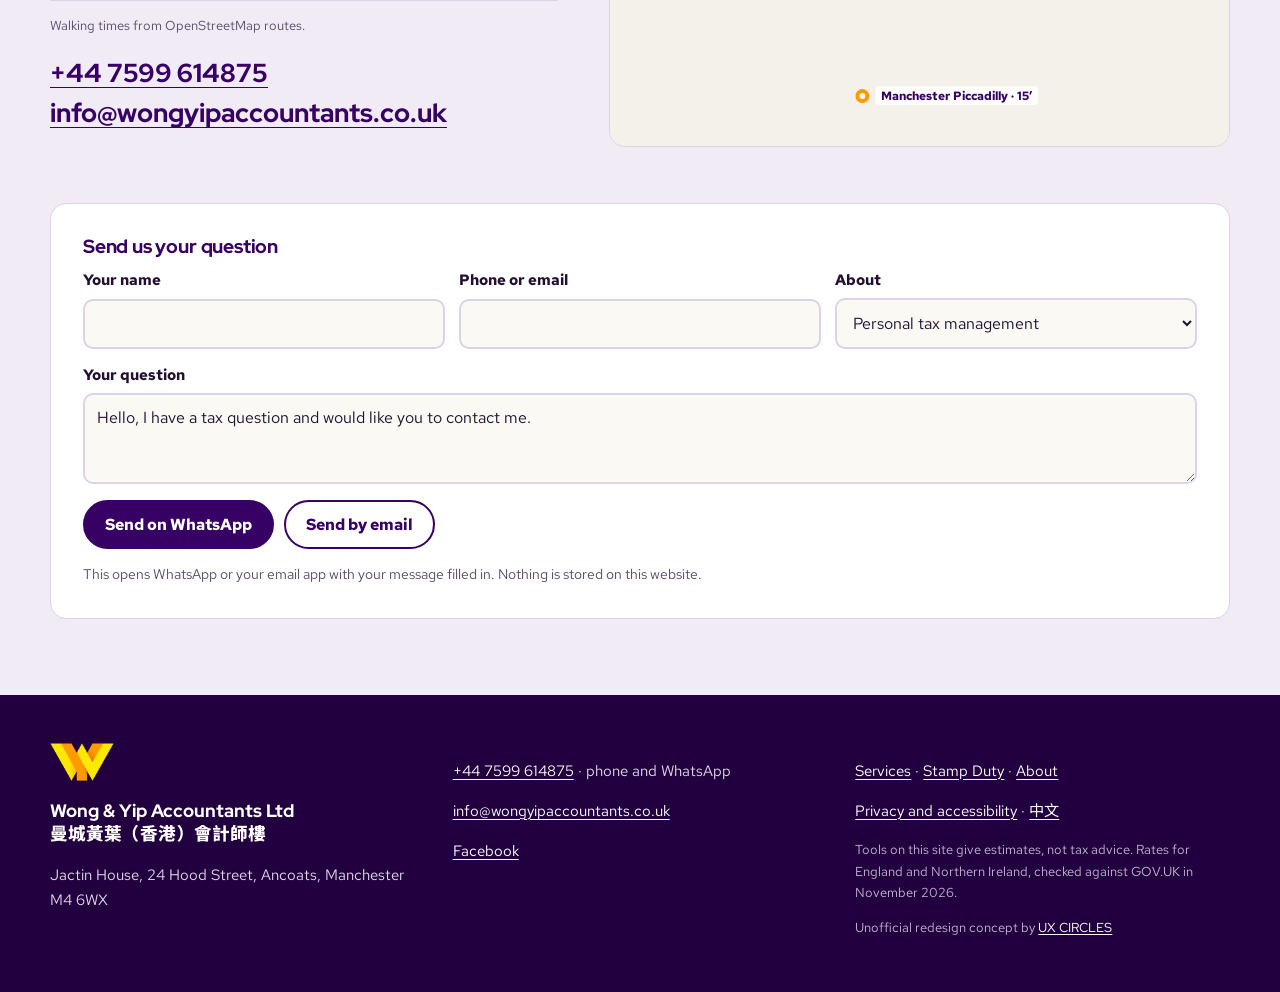
==== commit 1b246854: "Calculator buttons: centre the label vertically on small phones Co-Authored-By: Claude Opus 5.5 <nor" ====
--- a/en/index.html
+++ b/en/index.html
@@ -13,8 +13,8 @@
 <meta name="theme-color" content="#360064">
 <link rel="preload" href="../assets/fonts/redhat-display.woff2" as="font" type="font/woff2" crossorigin>
 <link rel="preload" href="../assets/fonts/redhat-text.woff2" as="font" type="font/woff2" crossorigin>
-<link rel="stylesheet" href="../assets/site.css?v=12">
-<script defer src="../assets/site.js?v=12"></script>
+<link rel="stylesheet" href="../assets/site.css?v=13">
+<script defer src="../assets/site.js?v=13"></script>
 </head>
 <body>
 <a class="skip" href="#main">Skip to content</a>
@@ -133,7 +133,7 @@
       <p class="walk-note">Walking times from OpenStreetMap routes.</p>
       <p class="big-links"><a href="tel:+447599614875">+44 7599 614875</a><a href="mailto:info@wongyipaccountants.co.uk">info@wongyipaccountants.co.uk</a></p>
     </div>
-    <div class="map" data-map data-src="../assets/vendor/maplibre/maplibre-gl.js" data-css="../assets/vendor/maplibre/maplibre-gl.css" data-mapjs="../assets/map.js?v=12">
+    <div class="map" data-map data-src="../assets/vendor/maplibre/maplibre-gl.js" data-css="../assets/vendor/maplibre/maplibre-gl.css" data-mapjs="../assets/map.js?v=13">
       <div class="map-fallback" aria-hidden="true"><img class="chev pin-chev" src="../assets/img/mark.png" width="400" height="238" alt="" aria-hidden="true"><span>Jactin House</span></div>
       <script type="application/json" id="map-data">{"home": [-2.2279647, 53.4843944], "routes": [{"name": "Piccadilly Gardens", "min": 12, "kind": "tram", "start": [-2.236904, 53.4802768], "coords": [[-2.23692, 53.48027], [-2.23662, 53.48011], [-2.23663, 53.4801], [-2.2366, 53.48009], [-2.23655, 53.48005], [-2.23651, 53.48007], [-2.23648, 53.48008], [-2.23641, 53.48011], [-2.23637, 53.48012], [-2.23629, 53.48016], [-2.23622, 53.48023], [-2.23601, 53.48039], [-2.23597, 53.48041], [-2.23569, 53.48054], [-2.23526, 53.48075], [-2.23525, 53.48076], [-2.23518, 53.48078], [-2.23513, 53.4808], [-2.23504, 53.48083], [-2.23487, 53.48086], [-2.23468, 53.48086], [-2.23461, 53.48086], [-2.23456, 53.48085], [-2.23453, 53.48084], [-2.23427, 53.48099], [-2.23412, 53.48109], [-2.23408, 53.48111], [-2.23406, 53.48113], [-2.23386, 53.48126], [-2.23384, 53.48128], [-2.23382, 53.4813], [-2.23362, 53.48144], [-2.23369, 53.48147], [-2.23367, 53.48149], [-2.23364, 53.4815], [-2.2336, 53.48153], [-2.23358, 53.48155], [-2.23353, 53.48152], [-2.23281, 53.48201], [-2.23281, 53.48204], [-2.23279, 53.48206], [-2.23277, 53.48208], [-2.23271, 53.48213], [-2.2327, 53.48214], [-2.23267, 53.48214], [-2.23251, 53.48224], [-2.23251, 53.48225], [-2.2325, 53.48225], [-2.23249, 53.48226], [-2.23248, 53.48227], [-2.23225, 53.48243], [-2.23224, 53.48244], [-2.23224, 53.48244], [-2.23222, 53.48245], [-2.23222, 53.48246], [-2.23116, 53.48321], [-2.23113, 53.48325], [-2.23109, 53.48327], [-2.23091, 53.4834], [-2.23089, 53.48342], [-2.23087, 53.48344], [-2.23078, 53.4835], [-2.23076, 53.48352], [-2.23076, 53.48353], [-2.23088, 53.4836], [-2.23084, 53.48362], [-2.23081, 53.48364], [-2.23078, 53.48366], [-2.23075, 53.48368], [-2.23069, 53.48371], [-2.23066, 53.48374], [-2.23062, 53.48376], [-2.23055, 53.48372], [-2.23052, 53.48372], [-2.23023, 53.48392], [-2.23021, 53.48393], [-2.23017, 53.48395], [-2.22995, 53.4841], [-2.22993, 53.48412], [-2.22994, 53.48414], [-2.22993, 53.48414], [-2.22991, 53.48415], [-2.22989, 53.48417], [-2.22988, 53.48418], [-2.22986, 53.48418], [-2.22985, 53.48418], [-2.22963, 53.48432], [-2.22959, 53.48435], [-2.22954, 53.48433], [-2.22951, 53.48435], [-2.22948, 53.48436], [-2.22946, 53.48434], [-2.22916, 53.48417], [-2.22857, 53.48436], [-2.22853, 53.48437], [-2.22785, 53.4846], [-2.22784, 53.48459], [-2.22783, 53.48458], [-2.22781, 53.48456], [-2.22779, 53.48455], [-2.22804, 53.48448]]}, {"name": "New Islington", "min": 12, "kind": "tram", "start": [-2.2197957, 53.4810431], "coords": [[-2.21978, 53.48103], [-2.22012, 53.48086], [-2.22011, 53.48085], [-2.22014, 53.48083], [-2.22017, 53.48085], [-2.2202, 53.48087], [-2.22023, 53.4809], [-2.22025, 53.48093], [-2.22022, 53.48096], [-2.21994, 53.48112], [-2.22019, 53.48127], [-2.22025, 53.48124], [-2.22029, 53.48126], [-2.22043, 53.48136], [-2.22049, 53.48139], [-2.22049, 53.4814], [-2.22098, 53.48121], [-2.22103, 53.48125], [-2.22108, 53.48128], [-2.22111, 53.48132], [-2.22111, 53.48134], [-2.22111, 53.48136], [-2.2211, 53.48139], [-2.22106, 53.48142], [-2.22108, 53.48144], [-2.22119, 53.48151], [-2.22123, 53.48154], [-2.22141, 53.48159], [-2.2218, 53.48188], [-2.22181, 53.48189], [-2.22182, 53.4819], [-2.22185, 53.48193], [-2.22185, 53.48195], [-2.22189, 53.48197], [-2.22197, 53.48204], [-2.22201, 53.48206], [-2.22207, 53.48212], [-2.2224, 53.48235], [-2.22273, 53.48258], [-2.22274, 53.4826], [-2.22274, 53.48262], [-2.22273, 53.48264], [-2.22272, 53.48266], [-2.22271, 53.48267], [-2.22276, 53.4827], [-2.22287, 53.48276], [-2.2231, 53.48289], [-2.22326, 53.48298], [-2.22329, 53.483], [-2.22332, 53.48298], [-2.22335, 53.48297], [-2.22338, 53.48297], [-2.22342, 53.48298], [-2.22401, 53.48325], [-2.22419, 53.48311], [-2.22422, 53.48308], [-2.22435, 53.4831], [-2.2248, 53.48329], [-2.22479, 53.4833], [-2.22483, 53.4833], [-2.22494, 53.48335], [-2.22502, 53.4834], [-2.22506, 53.48344], [-2.22528, 53.48354], [-2.22561, 53.48367], [-2.22564, 53.48368], [-2.22568, 53.48369], [-2.22571, 53.48369], [-2.22576, 53.48369], [-2.22594, 53.4837], [-2.22598, 53.48369], [-2.22598, 53.48371], [-2.22587, 53.48386], [-2.22592, 53.4839], [-2.22595, 53.48393], [-2.22602, 53.484], [-2.22629, 53.48427], [-2.22659, 53.48454], [-2.22661, 53.48457], [-2.22668, 53.48455], [-2.22742, 53.48429], [-2.22747, 53.48434], [-2.22748, 53.48433], [-2.22751, 53.48432], [-2.22754, 53.48431], [-2.22756, 53.4843], [-2.22779, 53.48455], [-2.22804, 53.48448]]}, {"name": "Manchester Piccadilly", "min": 15, "kind": "rail", "start": [-2.2308334, 53.4774198], "coords": [[-2.23079, 53.47741], [-2.23079, 53.47742], [-2.23069, 53.47757], [-2.23092, 53.47765], [-2.23101, 53.47768], [-2.23125, 53.47777], [-2.2314, 53.47781], [-2.2314, 53.47781], [-2.23156, 53.47787], [-2.23165, 53.4779], [-2.23172, 53.47794], [-2.23174, 53.47795], [-2.23178, 53.47799], [-2.23181, 53.47806], [-2.23183, 53.47815], [-2.23185, 53.47824], [-2.23186, 53.47833], [-2.23193, 53.47844], [-2.23197, 53.4785], [-2.23206, 53.47856], [-2.23221, 53.47866], [-2.2323, 53.4787], [-2.23241, 53.47879], [-2.23247, 53.47885], [-2.23251, 53.4789], [-2.23253, 53.47894], [-2.23256, 53.47898], [-2.23257, 53.479], [-2.2326, 53.47904], [-2.23263, 53.47907], [-2.23263, 53.47908], [-2.23264, 53.47909], [-2.23271, 53.47917], [-2.23307, 53.47962], [-2.23309, 53.47963], [-2.2331, 53.47966], [-2.23311, 53.47966], [-2.23326, 53.4798], [-2.23344, 53.47998], [-2.23346, 53.48], [-2.23347, 53.48001], [-2.23348, 53.48002], [-2.2335, 53.48005], [-2.23383, 53.48035], [-2.23405, 53.48056], [-2.23419, 53.48067], [-2.23426, 53.48073], [-2.23427, 53.48073], [-2.23431, 53.48076], [-2.23429, 53.48078], [-2.234, 53.48101], [-2.23396, 53.48103], [-2.23392, 53.48105], [-2.23339, 53.48127], [-2.23341, 53.48128], [-2.23341, 53.4813], [-2.23341, 53.48134], [-2.23341, 53.48137], [-2.23341, 53.48139], [-2.23337, 53.48144], [-2.23336, 53.48145], [-2.23339, 53.48147], [-2.23332, 53.48151], [-2.2327, 53.48195], [-2.23266, 53.48195], [-2.23264, 53.48196], [-2.23261, 53.48199], [-2.23257, 53.48202], [-2.23255, 53.48204], [-2.23255, 53.48206], [-2.23211, 53.48237], [-2.23211, 53.48237], [-2.2321, 53.48238], [-2.23208, 53.4824], [-2.23207, 53.4824], [-2.23156, 53.48276], [-2.23156, 53.48276], [-2.23155, 53.48276], [-2.23153, 53.48278], [-2.23152, 53.48278], [-2.23098, 53.48318], [-2.23096, 53.48319], [-2.23094, 53.48321], [-2.23063, 53.48342], [-2.23057, 53.48342], [-2.23053, 53.48345], [-2.23049, 53.48347], [-2.23046, 53.4835], [-2.23042, 53.48352], [-2.23038, 53.48355], [-2.23035, 53.48357], [-2.23032, 53.48359], [-2.23045, 53.48367], [-2.23045, 53.48369], [-2.23016, 53.48387], [-2.23013, 53.48389], [-2.2301, 53.48391], [-2.23008, 53.48392], [-2.23006, 53.48393], [-2.22987, 53.48406], [-2.22985, 53.48407], [-2.22981, 53.48407], [-2.2298, 53.48406], [-2.22979, 53.48407], [-2.22977, 53.48408], [-2.22974, 53.4841], [-2.22974, 53.48411], [-2.22975, 53.48413], [-2.22949, 53.4843], [-2.22951, 53.48431], [-2.22954, 53.48433], [-2.22951, 53.48435], [-2.22948, 53.48436], [-2.22946, 53.48434], [-2.22916, 53.48417], [-2.22857, 53.48436], [-2.22853, 53.48437], [-2.22785, 53.4846], [-2.22784, 53.48459], [-2.22783, 53.48458], [-2.22781, 53.48456], [-2.22779, 53.48455], [-2.22804, 53.48448]]}], "label": "Wong & Yip", "mark": "../assets/img/mark.png"}</script>
     </div>
--- a/assets/site.css
+++ b/assets/site.css
@@ -306,7 +306,7 @@
   .date-stack li { border-right: 0; margin-right: 0; border-top: 1px solid var(--line); padding-right: 0; }
   .facts div { grid-template-columns: minmax(0, 1fr); gap: 2px; }
   .seg { grid-template-columns: minmax(0, 1fr); }
-  .seg span { min-height: 44px; flex-direction: row; align-items: baseline; gap: 6px; flex-wrap: wrap; }
+  .seg span { min-height: 44px; flex-direction: row; align-items: baseline; align-content: center; gap: 2px 6px; flex-wrap: wrap; }
   .seg small { margin: 0; }
 }
 @media (prefers-reduced-motion: reduce) { *, *::before, *::after { transition: none !important; animation: none !important; scroll-behavior: auto !important; } }
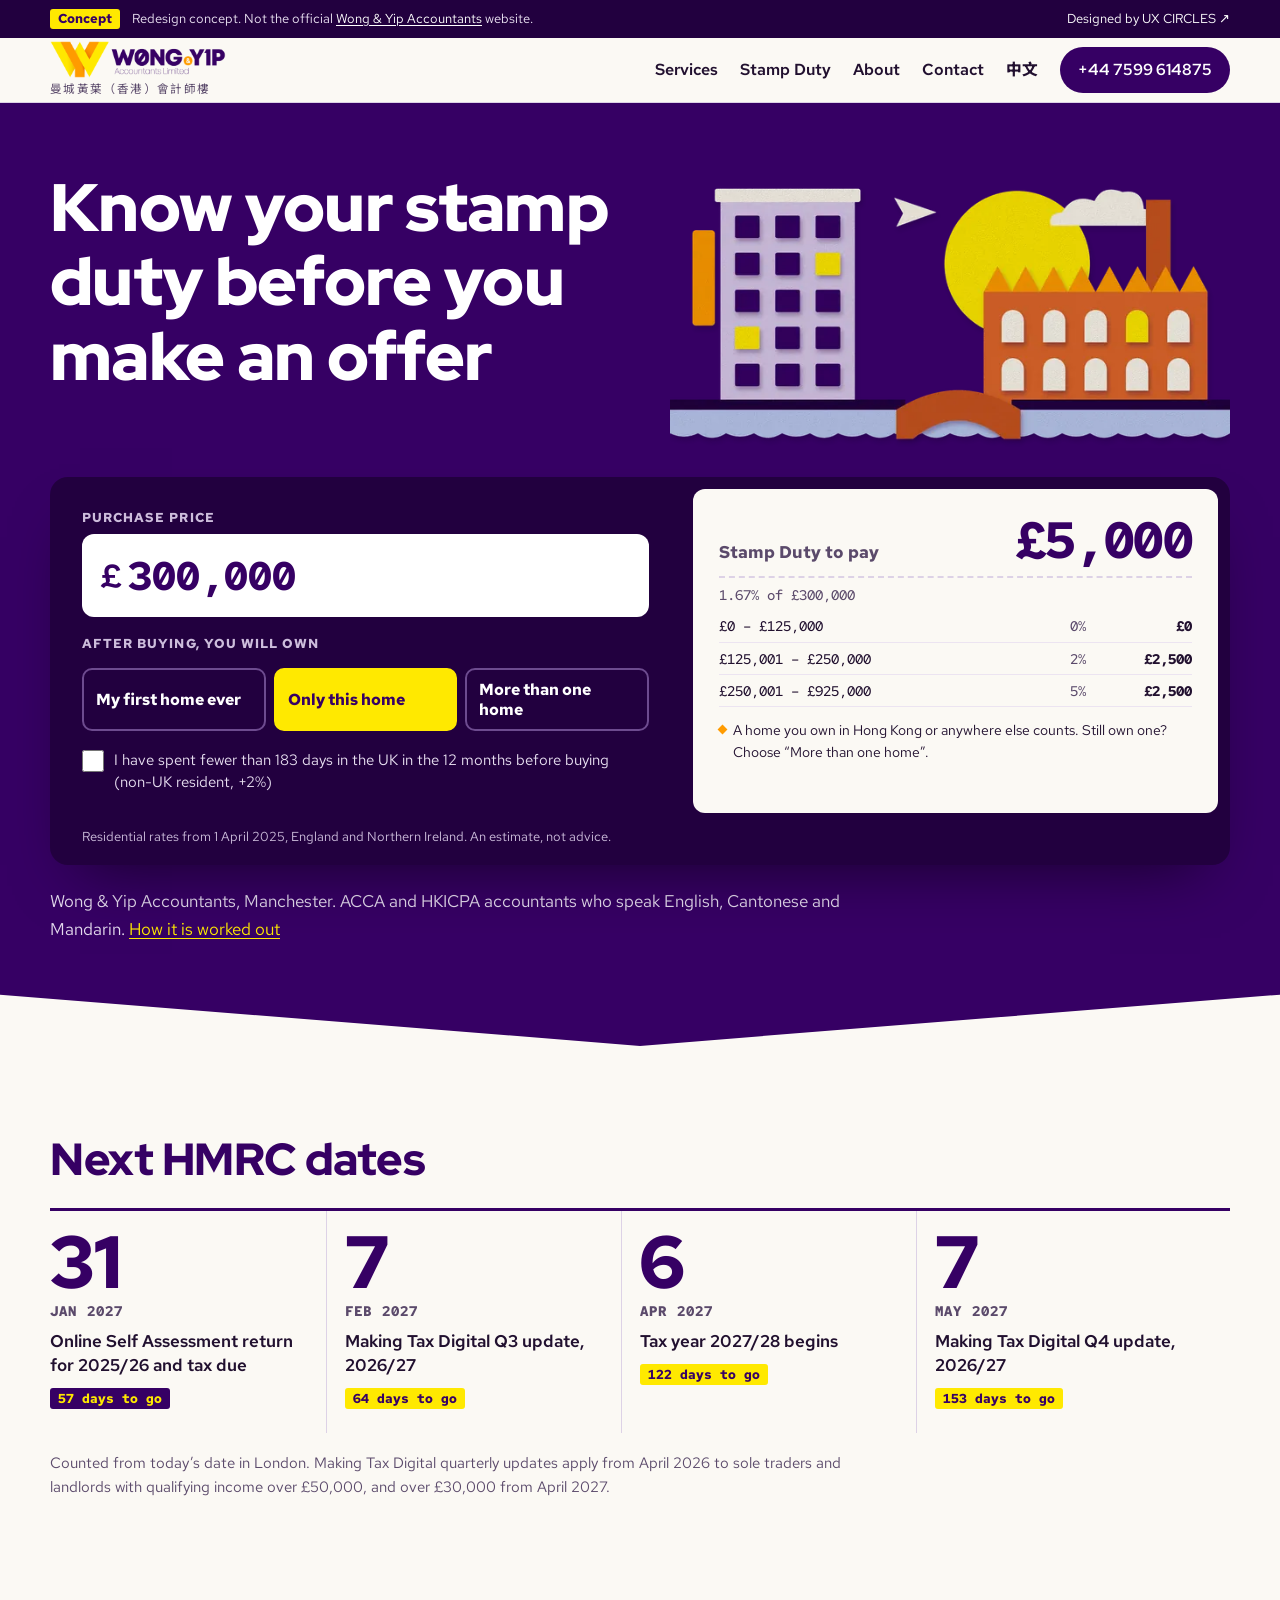
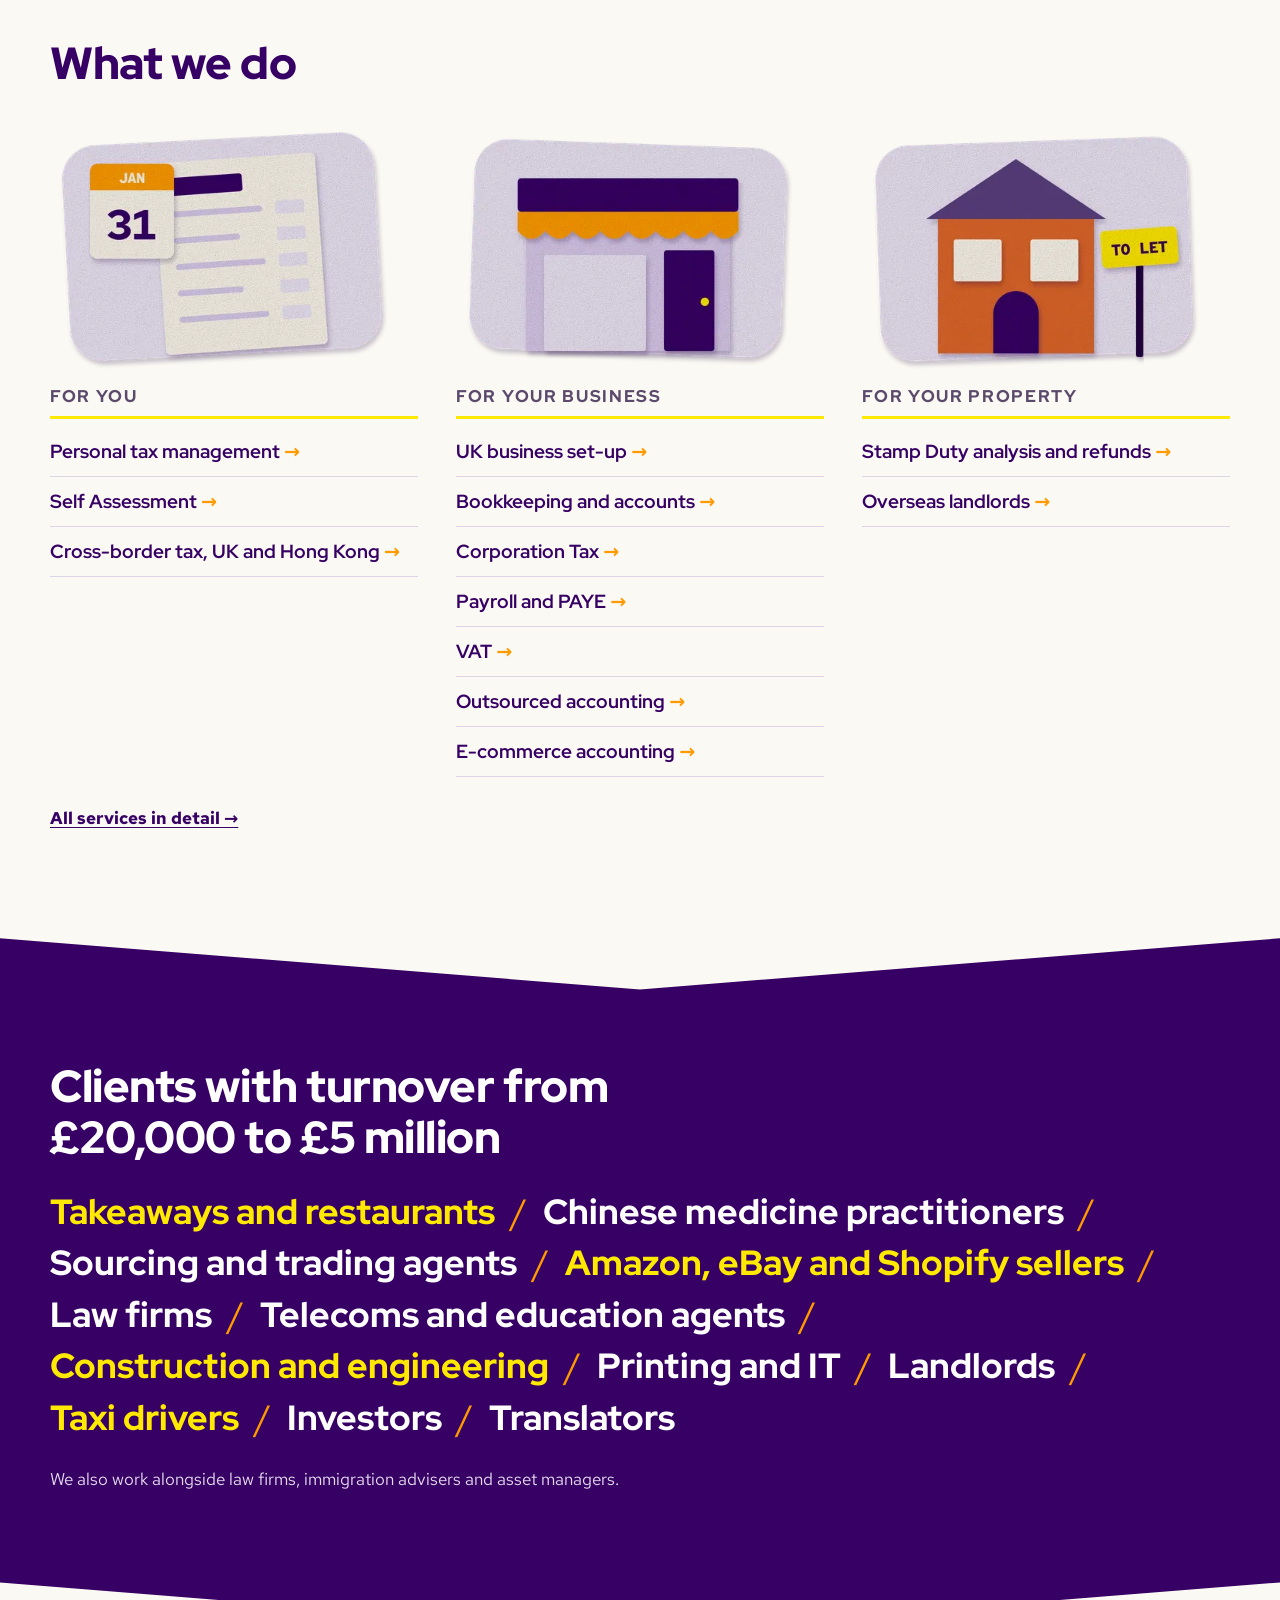
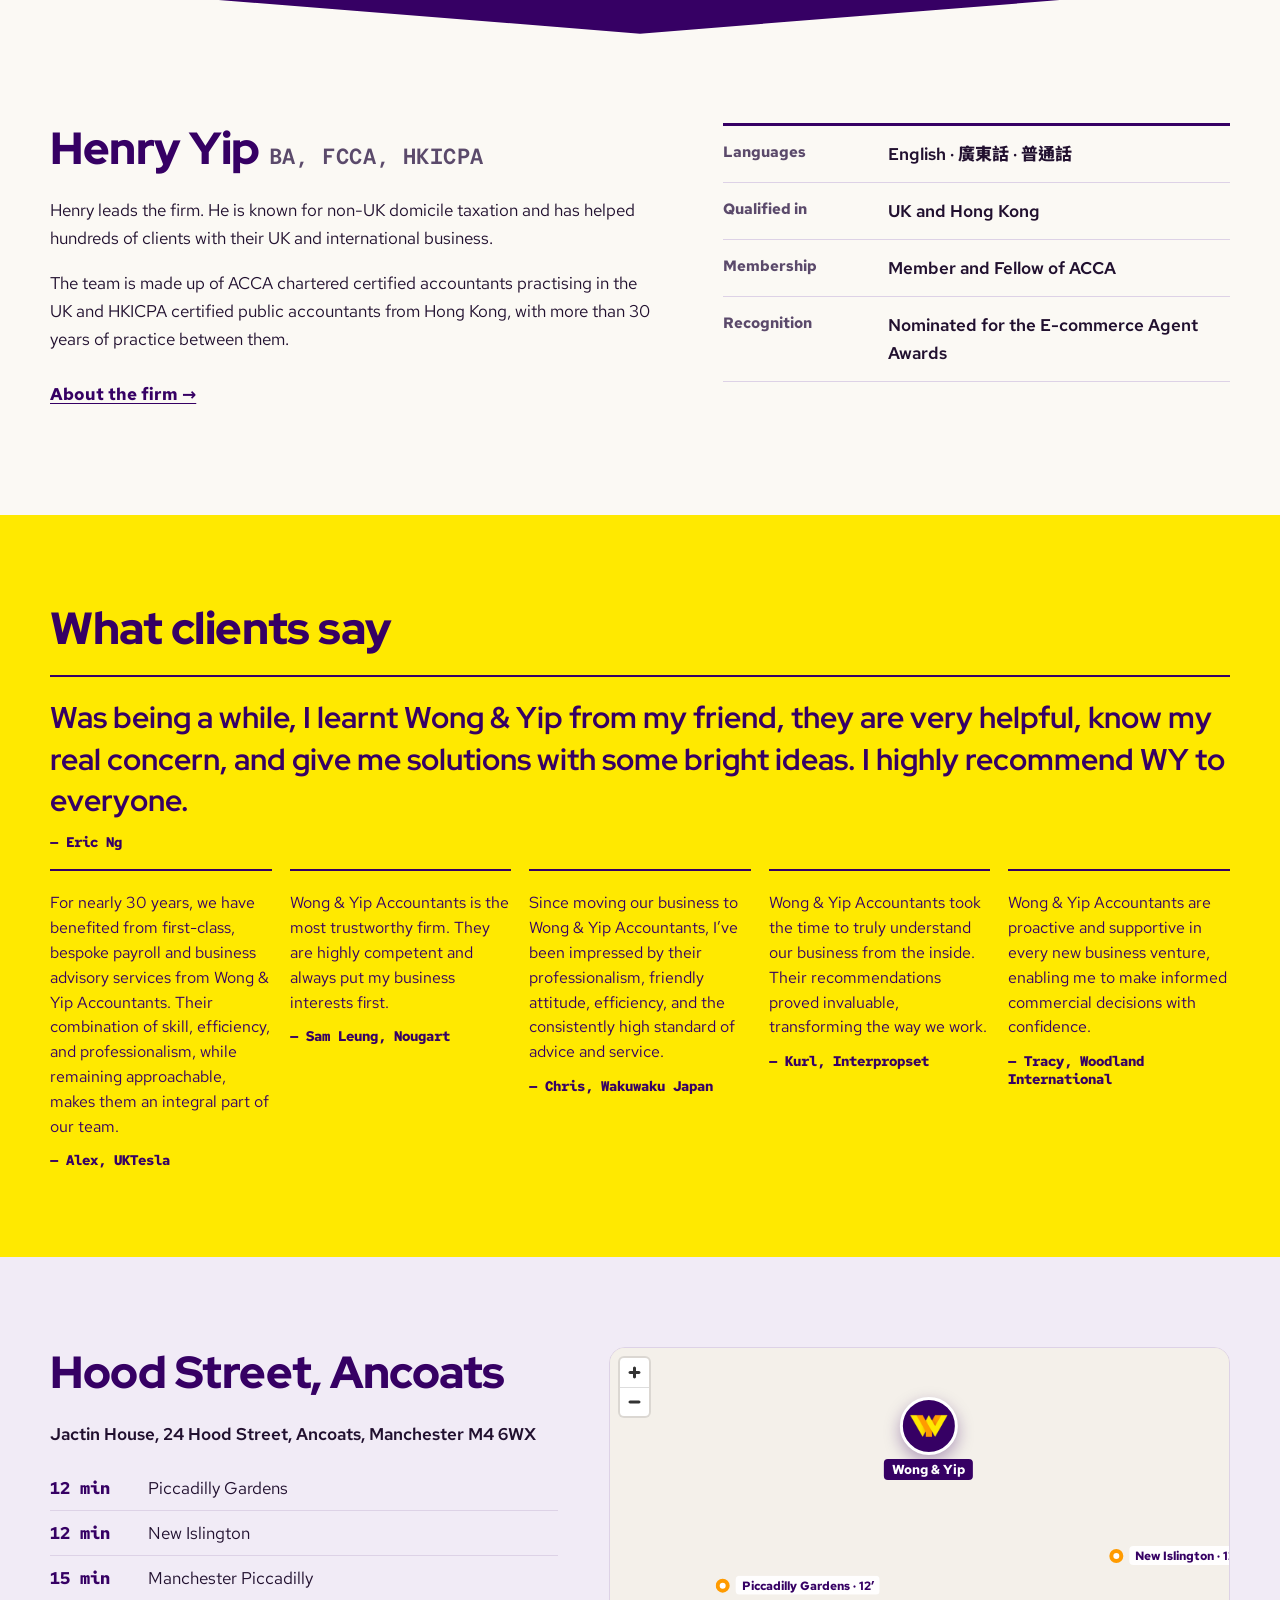
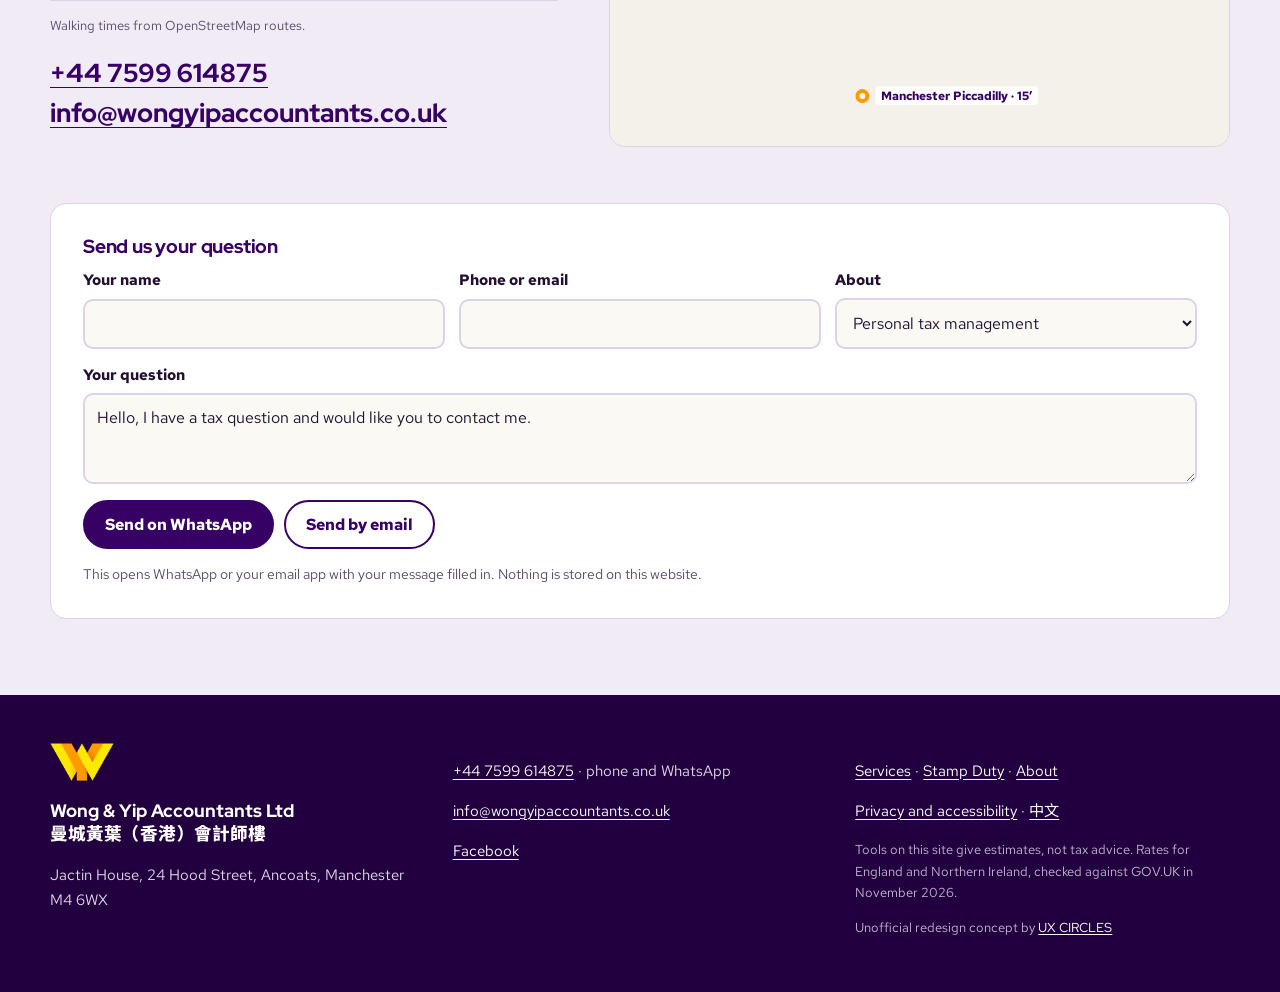
==== commit 512388bc: "Concept tag in the page's own language only Co-Authored-By: Claude Opus 5.5 <noreply@anthropic.com> " ====
--- a/en/index.html
+++ b/en/index.html
@@ -13,14 +13,14 @@
 <meta name="theme-color" content="#360064">
 <link rel="preload" href="../assets/fonts/redhat-display.woff2" as="font" type="font/woff2" crossorigin>
 <link rel="preload" href="../assets/fonts/redhat-text.woff2" as="font" type="font/woff2" crossorigin>
-<link rel="stylesheet" href="../assets/site.css?v=13">
-<script defer src="../assets/site.js?v=13"></script>
+<link rel="stylesheet" href="../assets/site.css?v=14">
+<script defer src="../assets/site.js?v=14"></script>
 </head>
 <body>
 <a class="skip" href="#main">Skip to content</a>
 <div class="concept" role="note">
   <div class="wrap concept-in">
-    <p><span class="concept-tag">Concept / 概念</span><span class="concept-long">Redesign concept. Not the official <a href="https://www.wongyipaccountants.co.uk/">Wong &amp; Yip Accountants</a> website.</span></p>
+    <p><span class="concept-tag">Concept</span><span class="concept-long">Redesign concept. Not the official <a href="https://www.wongyipaccountants.co.uk/">Wong &amp; Yip Accountants</a> website.</span></p>
     <a class="concept-by" href="https://ux-circles.com/professionals"><span class="concept-by-txt">Designed by </span>UX CIRCLES ↗</a>
   </div>
 </div>
@@ -133,7 +133,7 @@
       <p class="walk-note">Walking times from OpenStreetMap routes.</p>
       <p class="big-links"><a href="tel:+447599614875">+44 7599 614875</a><a href="mailto:info@wongyipaccountants.co.uk">info@wongyipaccountants.co.uk</a></p>
     </div>
-    <div class="map" data-map data-src="../assets/vendor/maplibre/maplibre-gl.js" data-css="../assets/vendor/maplibre/maplibre-gl.css" data-mapjs="../assets/map.js?v=13">
+    <div class="map" data-map data-src="../assets/vendor/maplibre/maplibre-gl.js" data-css="../assets/vendor/maplibre/maplibre-gl.css" data-mapjs="../assets/map.js?v=14">
       <div class="map-fallback" aria-hidden="true"><img class="chev pin-chev" src="../assets/img/mark.png" width="400" height="238" alt="" aria-hidden="true"><span>Jactin House</span></div>
       <script type="application/json" id="map-data">{"home": [-2.2279647, 53.4843944], "routes": [{"name": "Piccadilly Gardens", "min": 12, "kind": "tram", "start": [-2.236904, 53.4802768], "coords": [[-2.23692, 53.48027], [-2.23662, 53.48011], [-2.23663, 53.4801], [-2.2366, 53.48009], [-2.23655, 53.48005], [-2.23651, 53.48007], [-2.23648, 53.48008], [-2.23641, 53.48011], [-2.23637, 53.48012], [-2.23629, 53.48016], [-2.23622, 53.48023], [-2.23601, 53.48039], [-2.23597, 53.48041], [-2.23569, 53.48054], [-2.23526, 53.48075], [-2.23525, 53.48076], [-2.23518, 53.48078], [-2.23513, 53.4808], [-2.23504, 53.48083], [-2.23487, 53.48086], [-2.23468, 53.48086], [-2.23461, 53.48086], [-2.23456, 53.48085], [-2.23453, 53.48084], [-2.23427, 53.48099], [-2.23412, 53.48109], [-2.23408, 53.48111], [-2.23406, 53.48113], [-2.23386, 53.48126], [-2.23384, 53.48128], [-2.23382, 53.4813], [-2.23362, 53.48144], [-2.23369, 53.48147], [-2.23367, 53.48149], [-2.23364, 53.4815], [-2.2336, 53.48153], [-2.23358, 53.48155], [-2.23353, 53.48152], [-2.23281, 53.48201], [-2.23281, 53.48204], [-2.23279, 53.48206], [-2.23277, 53.48208], [-2.23271, 53.48213], [-2.2327, 53.48214], [-2.23267, 53.48214], [-2.23251, 53.48224], [-2.23251, 53.48225], [-2.2325, 53.48225], [-2.23249, 53.48226], [-2.23248, 53.48227], [-2.23225, 53.48243], [-2.23224, 53.48244], [-2.23224, 53.48244], [-2.23222, 53.48245], [-2.23222, 53.48246], [-2.23116, 53.48321], [-2.23113, 53.48325], [-2.23109, 53.48327], [-2.23091, 53.4834], [-2.23089, 53.48342], [-2.23087, 53.48344], [-2.23078, 53.4835], [-2.23076, 53.48352], [-2.23076, 53.48353], [-2.23088, 53.4836], [-2.23084, 53.48362], [-2.23081, 53.48364], [-2.23078, 53.48366], [-2.23075, 53.48368], [-2.23069, 53.48371], [-2.23066, 53.48374], [-2.23062, 53.48376], [-2.23055, 53.48372], [-2.23052, 53.48372], [-2.23023, 53.48392], [-2.23021, 53.48393], [-2.23017, 53.48395], [-2.22995, 53.4841], [-2.22993, 53.48412], [-2.22994, 53.48414], [-2.22993, 53.48414], [-2.22991, 53.48415], [-2.22989, 53.48417], [-2.22988, 53.48418], [-2.22986, 53.48418], [-2.22985, 53.48418], [-2.22963, 53.48432], [-2.22959, 53.48435], [-2.22954, 53.48433], [-2.22951, 53.48435], [-2.22948, 53.48436], [-2.22946, 53.48434], [-2.22916, 53.48417], [-2.22857, 53.48436], [-2.22853, 53.48437], [-2.22785, 53.4846], [-2.22784, 53.48459], [-2.22783, 53.48458], [-2.22781, 53.48456], [-2.22779, 53.48455], [-2.22804, 53.48448]]}, {"name": "New Islington", "min": 12, "kind": "tram", "start": [-2.2197957, 53.4810431], "coords": [[-2.21978, 53.48103], [-2.22012, 53.48086], [-2.22011, 53.48085], [-2.22014, 53.48083], [-2.22017, 53.48085], [-2.2202, 53.48087], [-2.22023, 53.4809], [-2.22025, 53.48093], [-2.22022, 53.48096], [-2.21994, 53.48112], [-2.22019, 53.48127], [-2.22025, 53.48124], [-2.22029, 53.48126], [-2.22043, 53.48136], [-2.22049, 53.48139], [-2.22049, 53.4814], [-2.22098, 53.48121], [-2.22103, 53.48125], [-2.22108, 53.48128], [-2.22111, 53.48132], [-2.22111, 53.48134], [-2.22111, 53.48136], [-2.2211, 53.48139], [-2.22106, 53.48142], [-2.22108, 53.48144], [-2.22119, 53.48151], [-2.22123, 53.48154], [-2.22141, 53.48159], [-2.2218, 53.48188], [-2.22181, 53.48189], [-2.22182, 53.4819], [-2.22185, 53.48193], [-2.22185, 53.48195], [-2.22189, 53.48197], [-2.22197, 53.48204], [-2.22201, 53.48206], [-2.22207, 53.48212], [-2.2224, 53.48235], [-2.22273, 53.48258], [-2.22274, 53.4826], [-2.22274, 53.48262], [-2.22273, 53.48264], [-2.22272, 53.48266], [-2.22271, 53.48267], [-2.22276, 53.4827], [-2.22287, 53.48276], [-2.2231, 53.48289], [-2.22326, 53.48298], [-2.22329, 53.483], [-2.22332, 53.48298], [-2.22335, 53.48297], [-2.22338, 53.48297], [-2.22342, 53.48298], [-2.22401, 53.48325], [-2.22419, 53.48311], [-2.22422, 53.48308], [-2.22435, 53.4831], [-2.2248, 53.48329], [-2.22479, 53.4833], [-2.22483, 53.4833], [-2.22494, 53.48335], [-2.22502, 53.4834], [-2.22506, 53.48344], [-2.22528, 53.48354], [-2.22561, 53.48367], [-2.22564, 53.48368], [-2.22568, 53.48369], [-2.22571, 53.48369], [-2.22576, 53.48369], [-2.22594, 53.4837], [-2.22598, 53.48369], [-2.22598, 53.48371], [-2.22587, 53.48386], [-2.22592, 53.4839], [-2.22595, 53.48393], [-2.22602, 53.484], [-2.22629, 53.48427], [-2.22659, 53.48454], [-2.22661, 53.48457], [-2.22668, 53.48455], [-2.22742, 53.48429], [-2.22747, 53.48434], [-2.22748, 53.48433], [-2.22751, 53.48432], [-2.22754, 53.48431], [-2.22756, 53.4843], [-2.22779, 53.48455], [-2.22804, 53.48448]]}, {"name": "Manchester Piccadilly", "min": 15, "kind": "rail", "start": [-2.2308334, 53.4774198], "coords": [[-2.23079, 53.47741], [-2.23079, 53.47742], [-2.23069, 53.47757], [-2.23092, 53.47765], [-2.23101, 53.47768], [-2.23125, 53.47777], [-2.2314, 53.47781], [-2.2314, 53.47781], [-2.23156, 53.47787], [-2.23165, 53.4779], [-2.23172, 53.47794], [-2.23174, 53.47795], [-2.23178, 53.47799], [-2.23181, 53.47806], [-2.23183, 53.47815], [-2.23185, 53.47824], [-2.23186, 53.47833], [-2.23193, 53.47844], [-2.23197, 53.4785], [-2.23206, 53.47856], [-2.23221, 53.47866], [-2.2323, 53.4787], [-2.23241, 53.47879], [-2.23247, 53.47885], [-2.23251, 53.4789], [-2.23253, 53.47894], [-2.23256, 53.47898], [-2.23257, 53.479], [-2.2326, 53.47904], [-2.23263, 53.47907], [-2.23263, 53.47908], [-2.23264, 53.47909], [-2.23271, 53.47917], [-2.23307, 53.47962], [-2.23309, 53.47963], [-2.2331, 53.47966], [-2.23311, 53.47966], [-2.23326, 53.4798], [-2.23344, 53.47998], [-2.23346, 53.48], [-2.23347, 53.48001], [-2.23348, 53.48002], [-2.2335, 53.48005], [-2.23383, 53.48035], [-2.23405, 53.48056], [-2.23419, 53.48067], [-2.23426, 53.48073], [-2.23427, 53.48073], [-2.23431, 53.48076], [-2.23429, 53.48078], [-2.234, 53.48101], [-2.23396, 53.48103], [-2.23392, 53.48105], [-2.23339, 53.48127], [-2.23341, 53.48128], [-2.23341, 53.4813], [-2.23341, 53.48134], [-2.23341, 53.48137], [-2.23341, 53.48139], [-2.23337, 53.48144], [-2.23336, 53.48145], [-2.23339, 53.48147], [-2.23332, 53.48151], [-2.2327, 53.48195], [-2.23266, 53.48195], [-2.23264, 53.48196], [-2.23261, 53.48199], [-2.23257, 53.48202], [-2.23255, 53.48204], [-2.23255, 53.48206], [-2.23211, 53.48237], [-2.23211, 53.48237], [-2.2321, 53.48238], [-2.23208, 53.4824], [-2.23207, 53.4824], [-2.23156, 53.48276], [-2.23156, 53.48276], [-2.23155, 53.48276], [-2.23153, 53.48278], [-2.23152, 53.48278], [-2.23098, 53.48318], [-2.23096, 53.48319], [-2.23094, 53.48321], [-2.23063, 53.48342], [-2.23057, 53.48342], [-2.23053, 53.48345], [-2.23049, 53.48347], [-2.23046, 53.4835], [-2.23042, 53.48352], [-2.23038, 53.48355], [-2.23035, 53.48357], [-2.23032, 53.48359], [-2.23045, 53.48367], [-2.23045, 53.48369], [-2.23016, 53.48387], [-2.23013, 53.48389], [-2.2301, 53.48391], [-2.23008, 53.48392], [-2.23006, 53.48393], [-2.22987, 53.48406], [-2.22985, 53.48407], [-2.22981, 53.48407], [-2.2298, 53.48406], [-2.22979, 53.48407], [-2.22977, 53.48408], [-2.22974, 53.4841], [-2.22974, 53.48411], [-2.22975, 53.48413], [-2.22949, 53.4843], [-2.22951, 53.48431], [-2.22954, 53.48433], [-2.22951, 53.48435], [-2.22948, 53.48436], [-2.22946, 53.48434], [-2.22916, 53.48417], [-2.22857, 53.48436], [-2.22853, 53.48437], [-2.22785, 53.4846], [-2.22784, 53.48459], [-2.22783, 53.48458], [-2.22781, 53.48456], [-2.22779, 53.48455], [-2.22804, 53.48448]]}], "label": "Wong & Yip", "mark": "../assets/img/mark.png"}</script>
     </div>
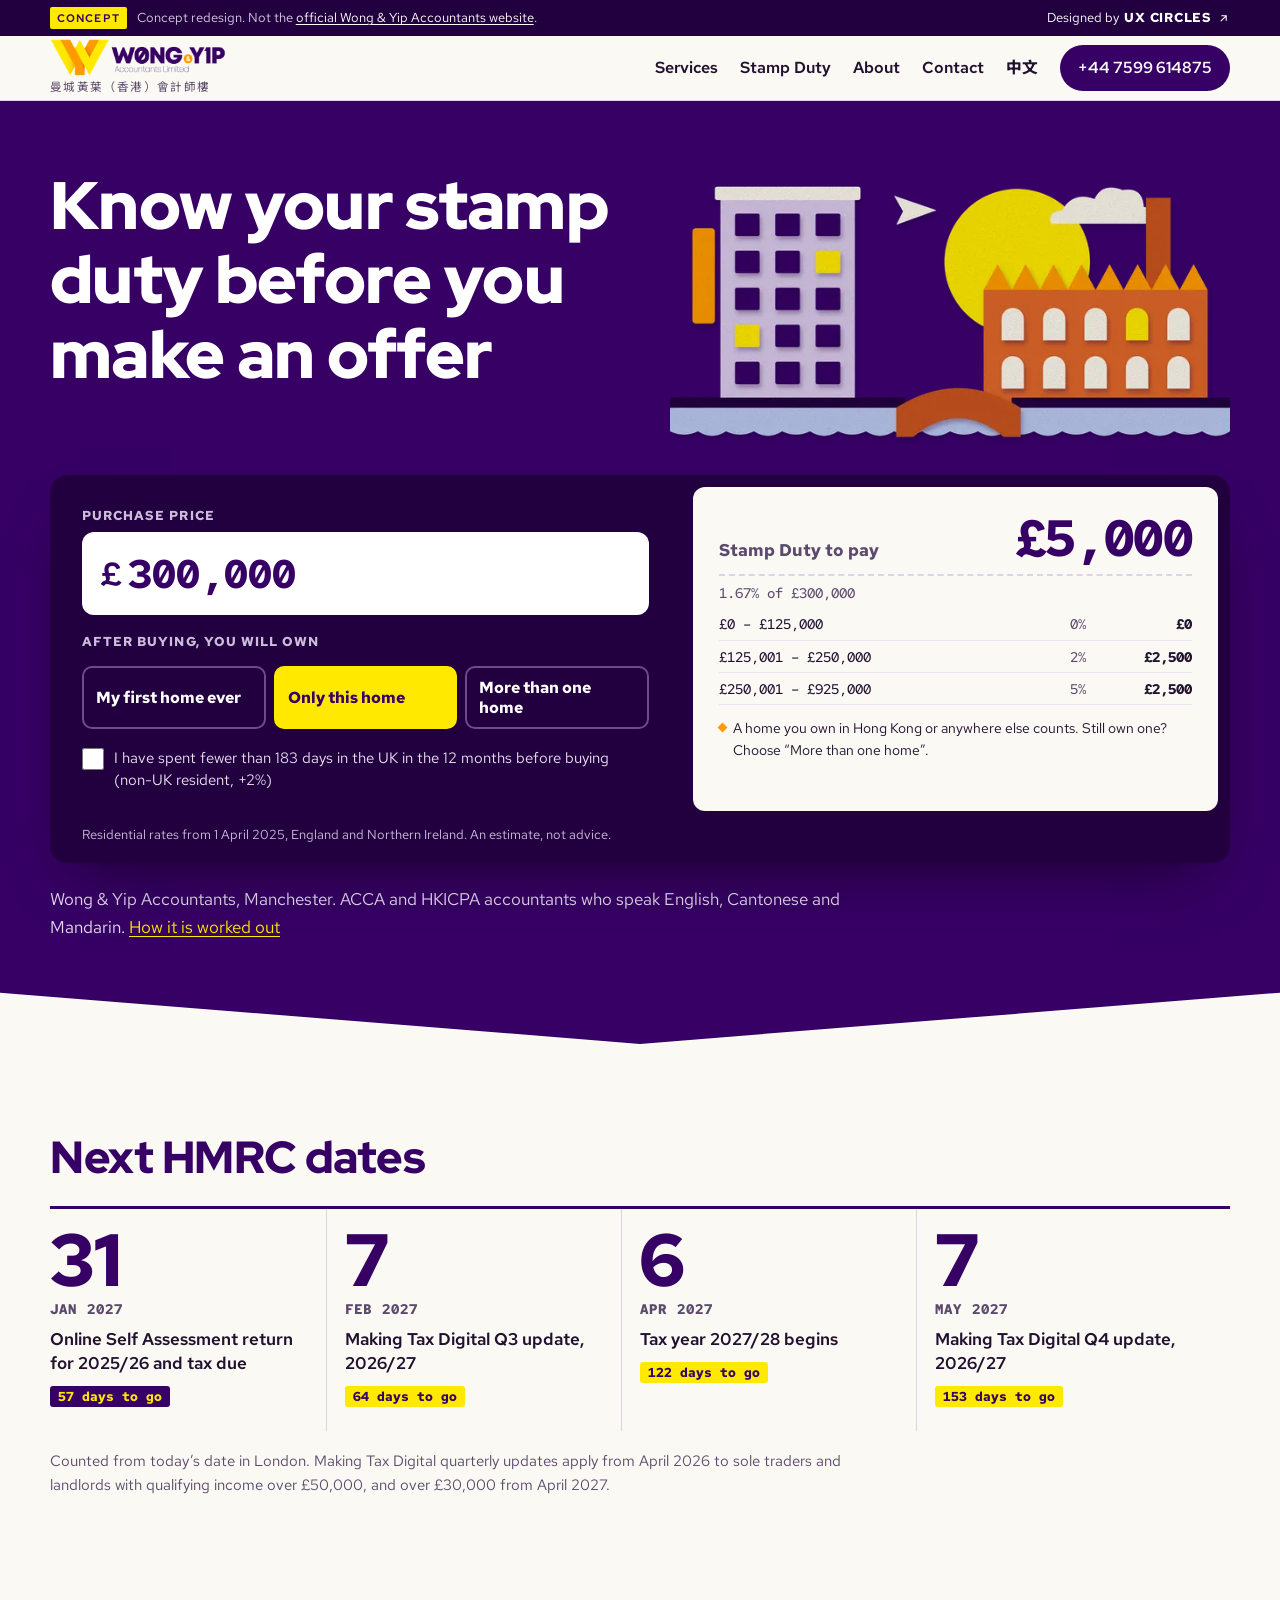
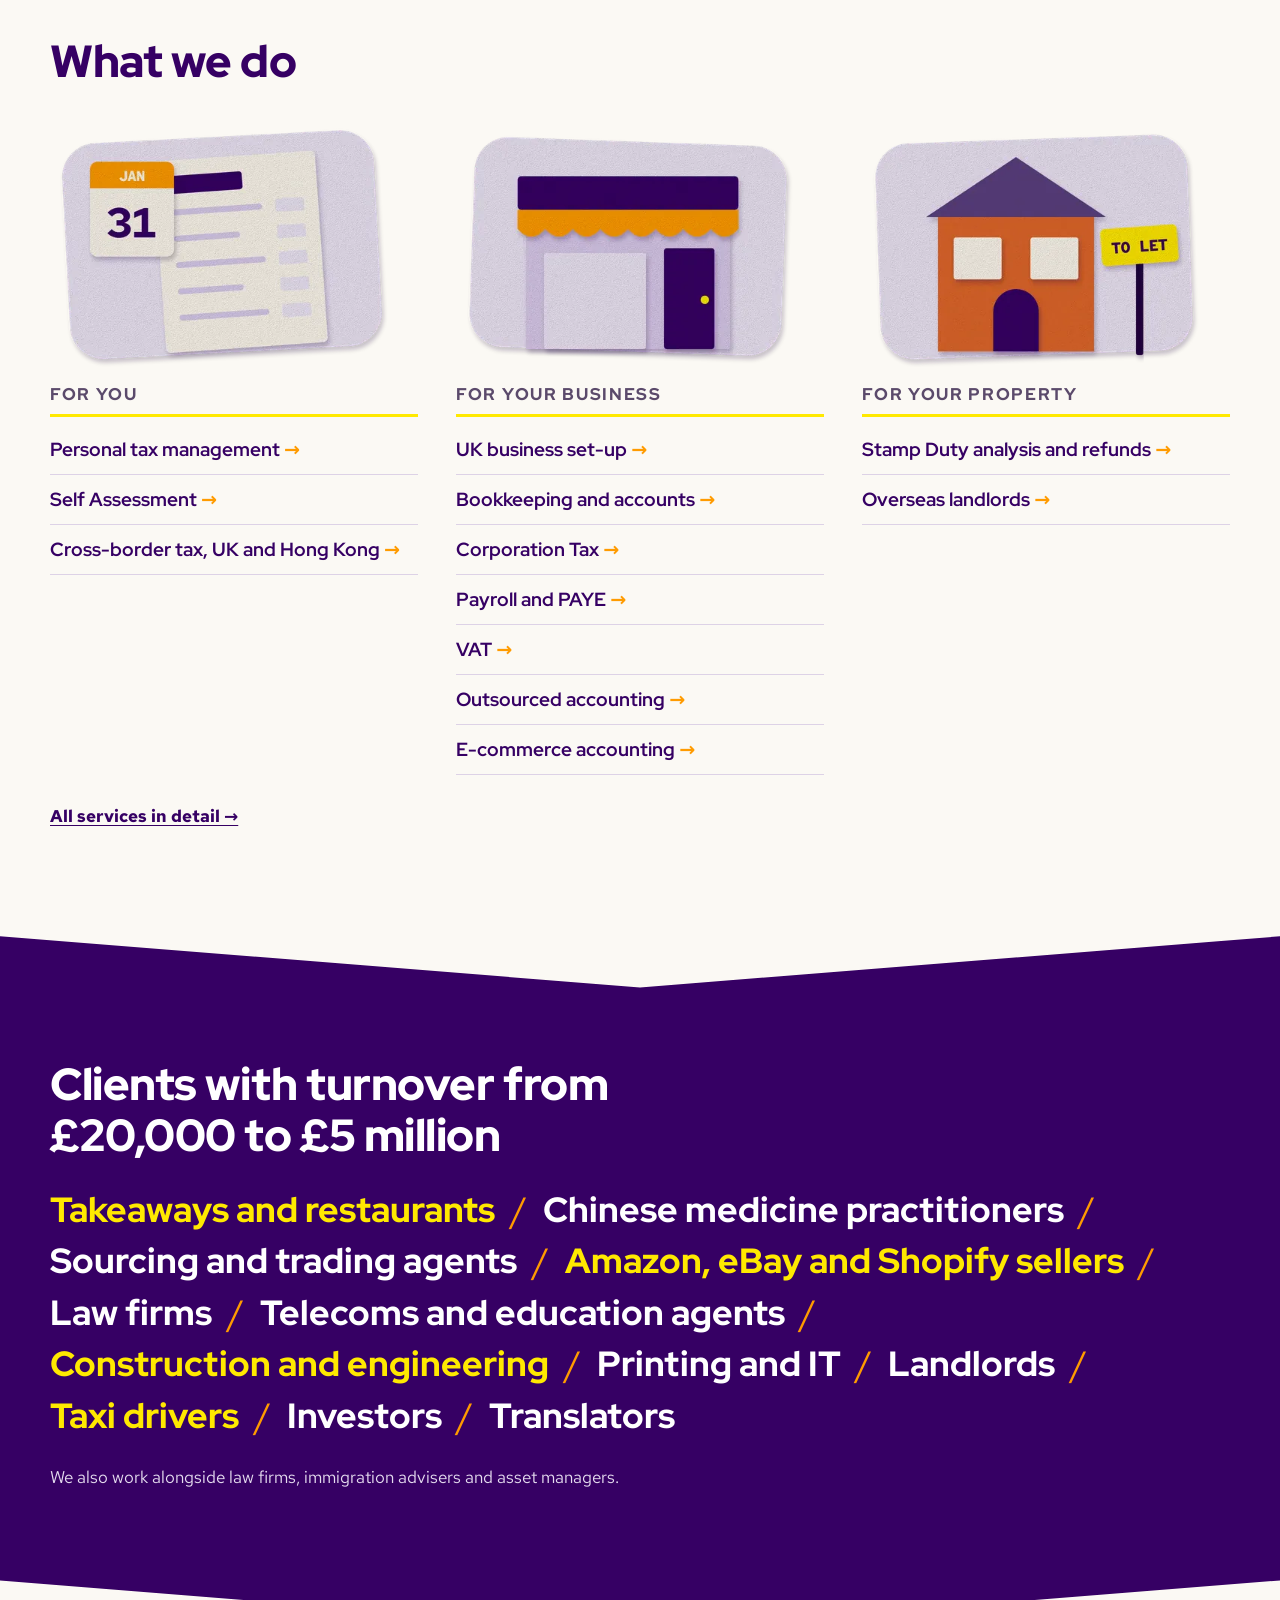
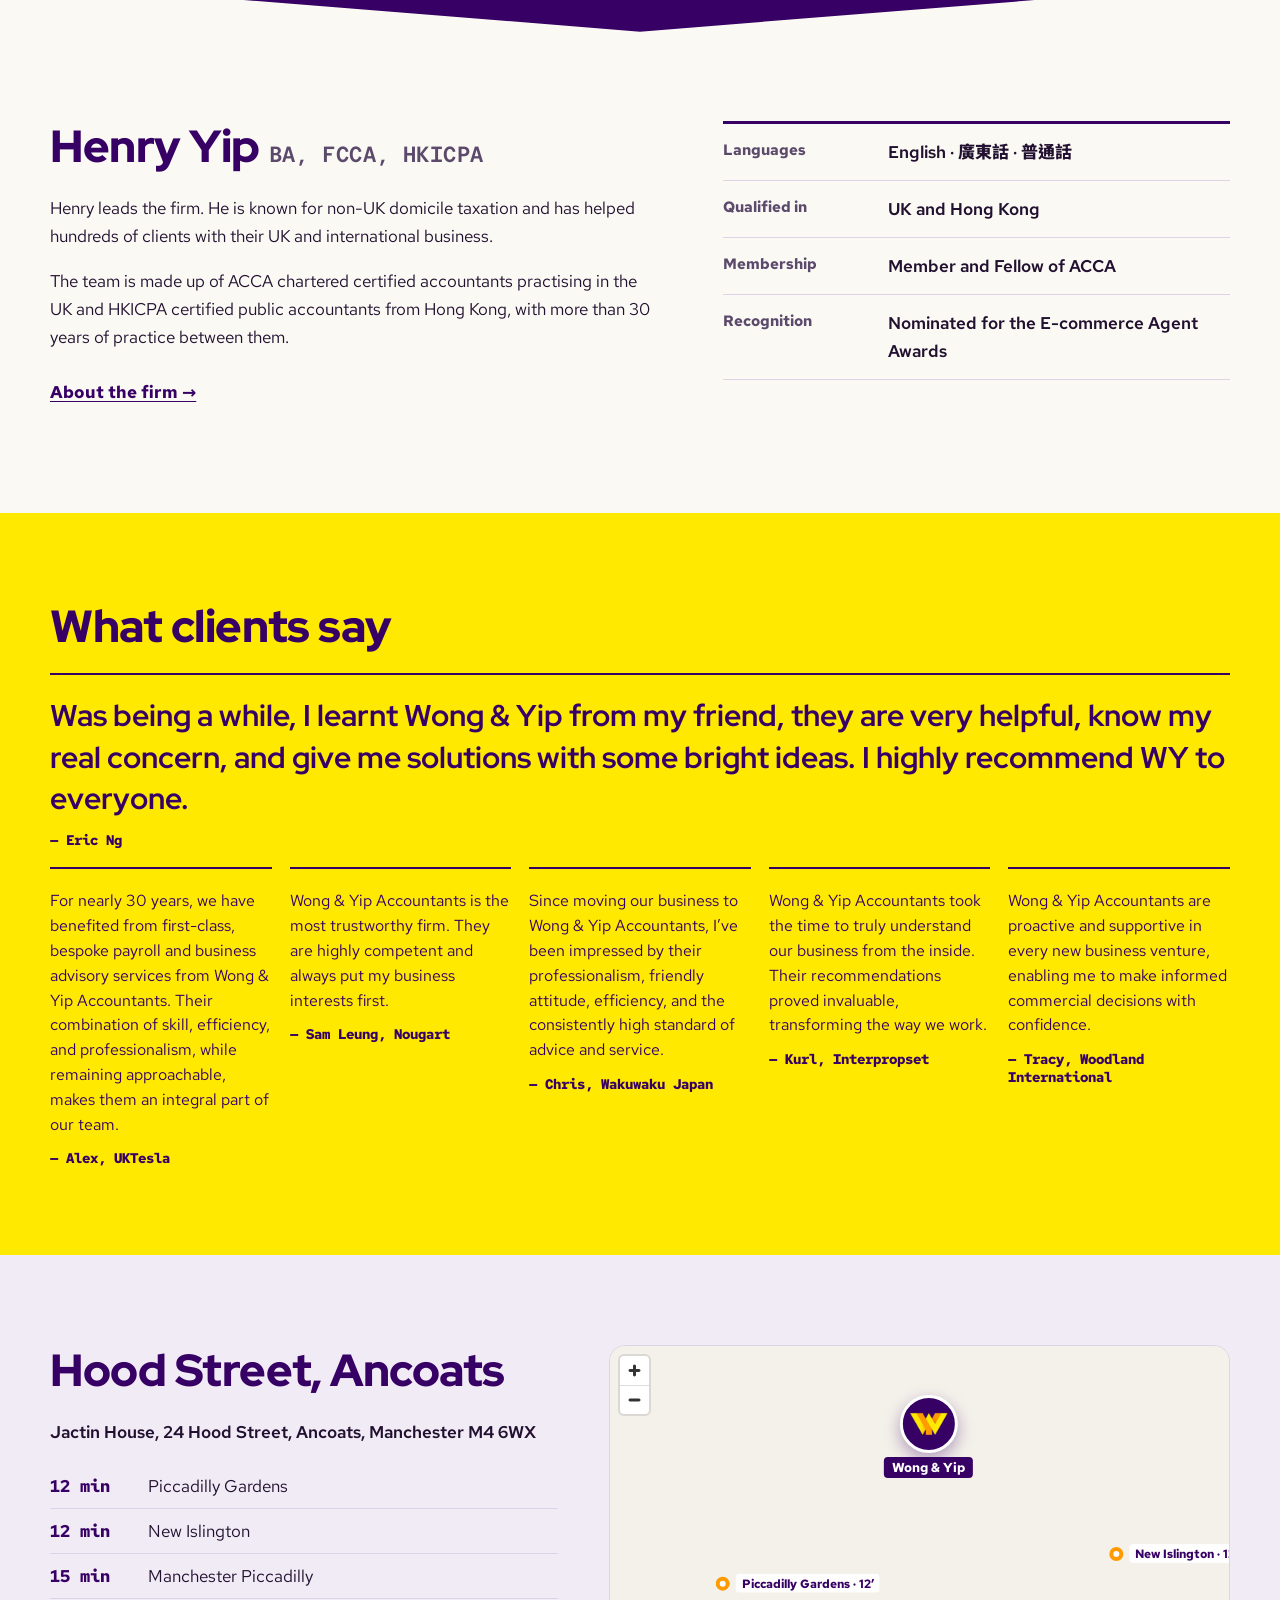
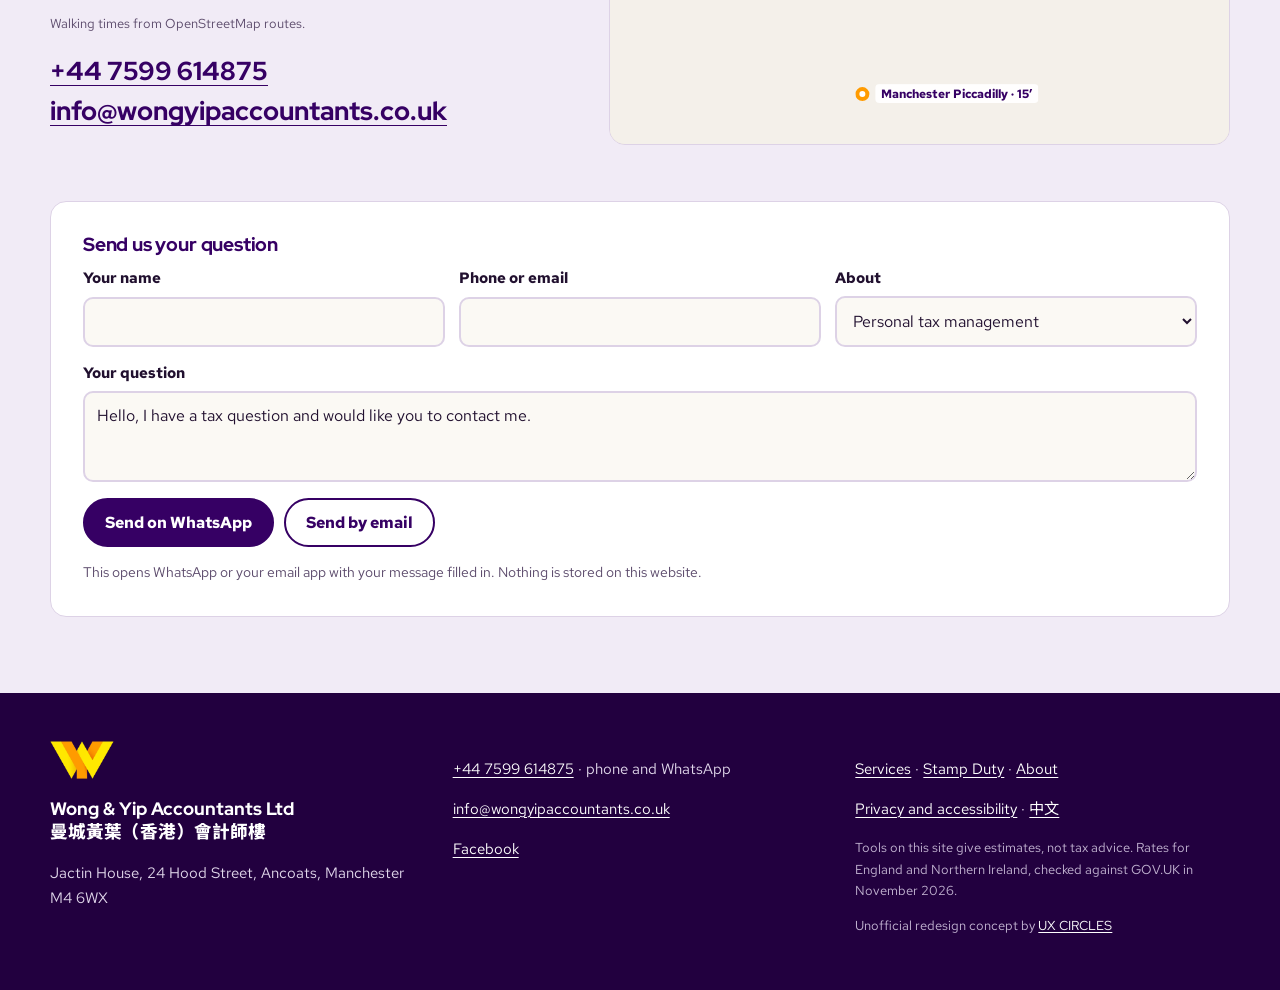
==== commit 47340481: "Concept bar and footer note: same markup, wording and mobile behaviour as the other concepts Co-Auth" ====
--- a/en/index.html
+++ b/en/index.html
@@ -13,15 +13,15 @@
 <meta name="theme-color" content="#360064">
 <link rel="preload" href="../assets/fonts/redhat-display.woff2" as="font" type="font/woff2" crossorigin>
 <link rel="preload" href="../assets/fonts/redhat-text.woff2" as="font" type="font/woff2" crossorigin>
-<link rel="stylesheet" href="../assets/site.css?v=14">
-<script defer src="../assets/site.js?v=14"></script>
+<link rel="stylesheet" href="../assets/site.css?v=15">
+<script defer src="../assets/site.js?v=15"></script>
 </head>
 <body>
 <a class="skip" href="#main">Skip to content</a>
-<div class="concept" role="note">
-  <div class="wrap concept-in">
-    <p><span class="concept-tag">Concept</span><span class="concept-long">Redesign concept. Not the official <a href="https://www.wongyipaccountants.co.uk/">Wong &amp; Yip Accountants</a> website.</span></p>
-    <a class="concept-by" href="https://ux-circles.com/professionals"><span class="concept-by-txt">Designed by </span>UX CIRCLES ↗</a>
+<div class="concept-bar" role="note">
+  <div class="wrap concept-inner">
+    <p><span class="concept-tag">Concept</span><span class="concept-long">Concept redesign. Not the <a href="https://www.wongyipaccountants.co.uk/" target="_blank" rel="noopener">official Wong &amp; Yip Accountants website</a>.</span></p>
+    <a href="https://ux-circles.com/professionals" target="_blank" rel="noopener"><span class="concept-by">Designed by </span><strong>UX CIRCLES</strong> <svg viewBox="0 0 24 24" aria-hidden="true"><path d="M7 17 17 7M8 7h9v9"/></svg></a>
   </div>
 </div>
 <header class="site-head" id="top">
@@ -133,7 +133,7 @@
       <p class="walk-note">Walking times from OpenStreetMap routes.</p>
       <p class="big-links"><a href="tel:+447599614875">+44 7599 614875</a><a href="mailto:info@wongyipaccountants.co.uk">info@wongyipaccountants.co.uk</a></p>
     </div>
-    <div class="map" data-map data-src="../assets/vendor/maplibre/maplibre-gl.js" data-css="../assets/vendor/maplibre/maplibre-gl.css" data-mapjs="../assets/map.js?v=14">
+    <div class="map" data-map data-src="../assets/vendor/maplibre/maplibre-gl.js" data-css="../assets/vendor/maplibre/maplibre-gl.css" data-mapjs="../assets/map.js?v=15">
       <div class="map-fallback" aria-hidden="true"><img class="chev pin-chev" src="../assets/img/mark.png" width="400" height="238" alt="" aria-hidden="true"><span>Jactin House</span></div>
       <script type="application/json" id="map-data">{"home": [-2.2279647, 53.4843944], "routes": [{"name": "Piccadilly Gardens", "min": 12, "kind": "tram", "start": [-2.236904, 53.4802768], "coords": [[-2.23692, 53.48027], [-2.23662, 53.48011], [-2.23663, 53.4801], [-2.2366, 53.48009], [-2.23655, 53.48005], [-2.23651, 53.48007], [-2.23648, 53.48008], [-2.23641, 53.48011], [-2.23637, 53.48012], [-2.23629, 53.48016], [-2.23622, 53.48023], [-2.23601, 53.48039], [-2.23597, 53.48041], [-2.23569, 53.48054], [-2.23526, 53.48075], [-2.23525, 53.48076], [-2.23518, 53.48078], [-2.23513, 53.4808], [-2.23504, 53.48083], [-2.23487, 53.48086], [-2.23468, 53.48086], [-2.23461, 53.48086], [-2.23456, 53.48085], [-2.23453, 53.48084], [-2.23427, 53.48099], [-2.23412, 53.48109], [-2.23408, 53.48111], [-2.23406, 53.48113], [-2.23386, 53.48126], [-2.23384, 53.48128], [-2.23382, 53.4813], [-2.23362, 53.48144], [-2.23369, 53.48147], [-2.23367, 53.48149], [-2.23364, 53.4815], [-2.2336, 53.48153], [-2.23358, 53.48155], [-2.23353, 53.48152], [-2.23281, 53.48201], [-2.23281, 53.48204], [-2.23279, 53.48206], [-2.23277, 53.48208], [-2.23271, 53.48213], [-2.2327, 53.48214], [-2.23267, 53.48214], [-2.23251, 53.48224], [-2.23251, 53.48225], [-2.2325, 53.48225], [-2.23249, 53.48226], [-2.23248, 53.48227], [-2.23225, 53.48243], [-2.23224, 53.48244], [-2.23224, 53.48244], [-2.23222, 53.48245], [-2.23222, 53.48246], [-2.23116, 53.48321], [-2.23113, 53.48325], [-2.23109, 53.48327], [-2.23091, 53.4834], [-2.23089, 53.48342], [-2.23087, 53.48344], [-2.23078, 53.4835], [-2.23076, 53.48352], [-2.23076, 53.48353], [-2.23088, 53.4836], [-2.23084, 53.48362], [-2.23081, 53.48364], [-2.23078, 53.48366], [-2.23075, 53.48368], [-2.23069, 53.48371], [-2.23066, 53.48374], [-2.23062, 53.48376], [-2.23055, 53.48372], [-2.23052, 53.48372], [-2.23023, 53.48392], [-2.23021, 53.48393], [-2.23017, 53.48395], [-2.22995, 53.4841], [-2.22993, 53.48412], [-2.22994, 53.48414], [-2.22993, 53.48414], [-2.22991, 53.48415], [-2.22989, 53.48417], [-2.22988, 53.48418], [-2.22986, 53.48418], [-2.22985, 53.48418], [-2.22963, 53.48432], [-2.22959, 53.48435], [-2.22954, 53.48433], [-2.22951, 53.48435], [-2.22948, 53.48436], [-2.22946, 53.48434], [-2.22916, 53.48417], [-2.22857, 53.48436], [-2.22853, 53.48437], [-2.22785, 53.4846], [-2.22784, 53.48459], [-2.22783, 53.48458], [-2.22781, 53.48456], [-2.22779, 53.48455], [-2.22804, 53.48448]]}, {"name": "New Islington", "min": 12, "kind": "tram", "start": [-2.2197957, 53.4810431], "coords": [[-2.21978, 53.48103], [-2.22012, 53.48086], [-2.22011, 53.48085], [-2.22014, 53.48083], [-2.22017, 53.48085], [-2.2202, 53.48087], [-2.22023, 53.4809], [-2.22025, 53.48093], [-2.22022, 53.48096], [-2.21994, 53.48112], [-2.22019, 53.48127], [-2.22025, 53.48124], [-2.22029, 53.48126], [-2.22043, 53.48136], [-2.22049, 53.48139], [-2.22049, 53.4814], [-2.22098, 53.48121], [-2.22103, 53.48125], [-2.22108, 53.48128], [-2.22111, 53.48132], [-2.22111, 53.48134], [-2.22111, 53.48136], [-2.2211, 53.48139], [-2.22106, 53.48142], [-2.22108, 53.48144], [-2.22119, 53.48151], [-2.22123, 53.48154], [-2.22141, 53.48159], [-2.2218, 53.48188], [-2.22181, 53.48189], [-2.22182, 53.4819], [-2.22185, 53.48193], [-2.22185, 53.48195], [-2.22189, 53.48197], [-2.22197, 53.48204], [-2.22201, 53.48206], [-2.22207, 53.48212], [-2.2224, 53.48235], [-2.22273, 53.48258], [-2.22274, 53.4826], [-2.22274, 53.48262], [-2.22273, 53.48264], [-2.22272, 53.48266], [-2.22271, 53.48267], [-2.22276, 53.4827], [-2.22287, 53.48276], [-2.2231, 53.48289], [-2.22326, 53.48298], [-2.22329, 53.483], [-2.22332, 53.48298], [-2.22335, 53.48297], [-2.22338, 53.48297], [-2.22342, 53.48298], [-2.22401, 53.48325], [-2.22419, 53.48311], [-2.22422, 53.48308], [-2.22435, 53.4831], [-2.2248, 53.48329], [-2.22479, 53.4833], [-2.22483, 53.4833], [-2.22494, 53.48335], [-2.22502, 53.4834], [-2.22506, 53.48344], [-2.22528, 53.48354], [-2.22561, 53.48367], [-2.22564, 53.48368], [-2.22568, 53.48369], [-2.22571, 53.48369], [-2.22576, 53.48369], [-2.22594, 53.4837], [-2.22598, 53.48369], [-2.22598, 53.48371], [-2.22587, 53.48386], [-2.22592, 53.4839], [-2.22595, 53.48393], [-2.22602, 53.484], [-2.22629, 53.48427], [-2.22659, 53.48454], [-2.22661, 53.48457], [-2.22668, 53.48455], [-2.22742, 53.48429], [-2.22747, 53.48434], [-2.22748, 53.48433], [-2.22751, 53.48432], [-2.22754, 53.48431], [-2.22756, 53.4843], [-2.22779, 53.48455], [-2.22804, 53.48448]]}, {"name": "Manchester Piccadilly", "min": 15, "kind": "rail", "start": [-2.2308334, 53.4774198], "coords": [[-2.23079, 53.47741], [-2.23079, 53.47742], [-2.23069, 53.47757], [-2.23092, 53.47765], [-2.23101, 53.47768], [-2.23125, 53.47777], [-2.2314, 53.47781], [-2.2314, 53.47781], [-2.23156, 53.47787], [-2.23165, 53.4779], [-2.23172, 53.47794], [-2.23174, 53.47795], [-2.23178, 53.47799], [-2.23181, 53.47806], [-2.23183, 53.47815], [-2.23185, 53.47824], [-2.23186, 53.47833], [-2.23193, 53.47844], [-2.23197, 53.4785], [-2.23206, 53.47856], [-2.23221, 53.47866], [-2.2323, 53.4787], [-2.23241, 53.47879], [-2.23247, 53.47885], [-2.23251, 53.4789], [-2.23253, 53.47894], [-2.23256, 53.47898], [-2.23257, 53.479], [-2.2326, 53.47904], [-2.23263, 53.47907], [-2.23263, 53.47908], [-2.23264, 53.47909], [-2.23271, 53.47917], [-2.23307, 53.47962], [-2.23309, 53.47963], [-2.2331, 53.47966], [-2.23311, 53.47966], [-2.23326, 53.4798], [-2.23344, 53.47998], [-2.23346, 53.48], [-2.23347, 53.48001], [-2.23348, 53.48002], [-2.2335, 53.48005], [-2.23383, 53.48035], [-2.23405, 53.48056], [-2.23419, 53.48067], [-2.23426, 53.48073], [-2.23427, 53.48073], [-2.23431, 53.48076], [-2.23429, 53.48078], [-2.234, 53.48101], [-2.23396, 53.48103], [-2.23392, 53.48105], [-2.23339, 53.48127], [-2.23341, 53.48128], [-2.23341, 53.4813], [-2.23341, 53.48134], [-2.23341, 53.48137], [-2.23341, 53.48139], [-2.23337, 53.48144], [-2.23336, 53.48145], [-2.23339, 53.48147], [-2.23332, 53.48151], [-2.2327, 53.48195], [-2.23266, 53.48195], [-2.23264, 53.48196], [-2.23261, 53.48199], [-2.23257, 53.48202], [-2.23255, 53.48204], [-2.23255, 53.48206], [-2.23211, 53.48237], [-2.23211, 53.48237], [-2.2321, 53.48238], [-2.23208, 53.4824], [-2.23207, 53.4824], [-2.23156, 53.48276], [-2.23156, 53.48276], [-2.23155, 53.48276], [-2.23153, 53.48278], [-2.23152, 53.48278], [-2.23098, 53.48318], [-2.23096, 53.48319], [-2.23094, 53.48321], [-2.23063, 53.48342], [-2.23057, 53.48342], [-2.23053, 53.48345], [-2.23049, 53.48347], [-2.23046, 53.4835], [-2.23042, 53.48352], [-2.23038, 53.48355], [-2.23035, 53.48357], [-2.23032, 53.48359], [-2.23045, 53.48367], [-2.23045, 53.48369], [-2.23016, 53.48387], [-2.23013, 53.48389], [-2.2301, 53.48391], [-2.23008, 53.48392], [-2.23006, 53.48393], [-2.22987, 53.48406], [-2.22985, 53.48407], [-2.22981, 53.48407], [-2.2298, 53.48406], [-2.22979, 53.48407], [-2.22977, 53.48408], [-2.22974, 53.4841], [-2.22974, 53.48411], [-2.22975, 53.48413], [-2.22949, 53.4843], [-2.22951, 53.48431], [-2.22954, 53.48433], [-2.22951, 53.48435], [-2.22948, 53.48436], [-2.22946, 53.48434], [-2.22916, 53.48417], [-2.22857, 53.48436], [-2.22853, 53.48437], [-2.22785, 53.4846], [-2.22784, 53.48459], [-2.22783, 53.48458], [-2.22781, 53.48456], [-2.22779, 53.48455], [-2.22804, 53.48448]]}], "label": "Wong & Yip", "mark": "../assets/img/mark.png"}</script>
     </div>
@@ -173,7 +173,7 @@
       <p><a href="../services.html">Services</a> · <a href="../stamp-duty.html">Stamp Duty</a> · <a href="../about.html">About</a></p>
       <p><a href="../privacy.html">Privacy and accessibility</a> · <a href="../" lang="zh-Hant">中文</a></p>
       <p class="foot-small">Tools on this site give estimates, not tax advice. Rates for England and Northern Ireland, checked against GOV.UK in November 2026.</p>
-      <p class="foot-small">Unofficial redesign concept by <a href="https://ux-circles.com/professionals">UX CIRCLES</a></p>
+      <p class="foot-small"><span class="concept-note">Unofficial redesign concept by <a href="https://ux-circles.com/professionals" target="_blank" rel="noopener">UX CIRCLES</a></span></p>
     </div>
   </div>
 </footer>
--- a/assets/site.css
+++ b/assets/site.css
@@ -43,13 +43,16 @@
 .vh { position: absolute; width: 1px; height: 1px; overflow: hidden; clip: rect(0 0 0 0); white-space: nowrap; }
 
 /* concept bar: scrolls away */
-.concept { background: var(--purple-deep); color: #ece3f4; font-size: .82rem; line-height: 1.4; }
-.concept-in { display: flex; align-items: center; justify-content: space-between; gap: 16px; min-height: 38px; }
-.concept-in p { margin: 0; display: flex; align-items: center; gap: 12px; min-width: 0; }
-.concept a { color: #fff; }
-.concept-tag { background: var(--yellow); color: var(--purple); font-weight: 700; padding: 1px 8px; border-radius: 3px; white-space: nowrap; }
-.concept-by { white-space: nowrap; text-decoration: none; }
-.concept-by:hover { text-decoration: underline; }
+.concept-bar { background: var(--purple-deep); color: #d9cbe6; font-size: 13px; position: relative; z-index: 31; }
+.concept-inner { display: flex; justify-content: space-between; align-items: center; gap: 16px; min-height: 36px; }
+.concept-inner p { margin: 0; display: flex; gap: 10px; align-items: center; min-width: 0; }
+.concept-long { overflow: hidden; text-overflow: ellipsis; white-space: nowrap; }
+.concept-tag { flex-shrink: 0; background: var(--yellow); color: var(--purple); font-weight: 600; font-size: 11px; letter-spacing: .1em; text-transform: uppercase; padding: 2px 7px; border-radius: 2px; }
+.concept-bar a { color: #fff; }
+.concept-inner > a { display: inline-flex; align-items: center; gap: 5px; text-decoration: none; white-space: nowrap; }
+.concept-inner > a strong { letter-spacing: .06em; }
+.concept-inner > a svg { width: 13px; height: 13px; fill: none; stroke: currentColor; stroke-width: 2; }
+.concept-inner > a:hover { color: var(--yellow); }
 
 /* header */
 .site-head { position: sticky; top: 0; z-index: 30; background: var(--paper); border-bottom: 1px solid var(--line); }
@@ -281,7 +284,7 @@
   .brand img { width: 140px; }
   .brand-zh { font-size: .66rem; letter-spacing: .06em; }
   .head-in { gap: 12px; }
-  .concept-long, .concept-by-txt { display: none; }
+  .concept-long { display: none; }
   .svc-grid, .svc-items, .tables, .why, .foot-grid, .ask-grid { grid-template-columns: minmax(0, 1fr); }
   .hero-chev { width: 150px; right: -30px; top: -10px; opacity: .9; }
   .hero h1 { padding-right: 70px; font-size: clamp(1.75rem, 1.2rem + 3.6vw, 2.4rem); }
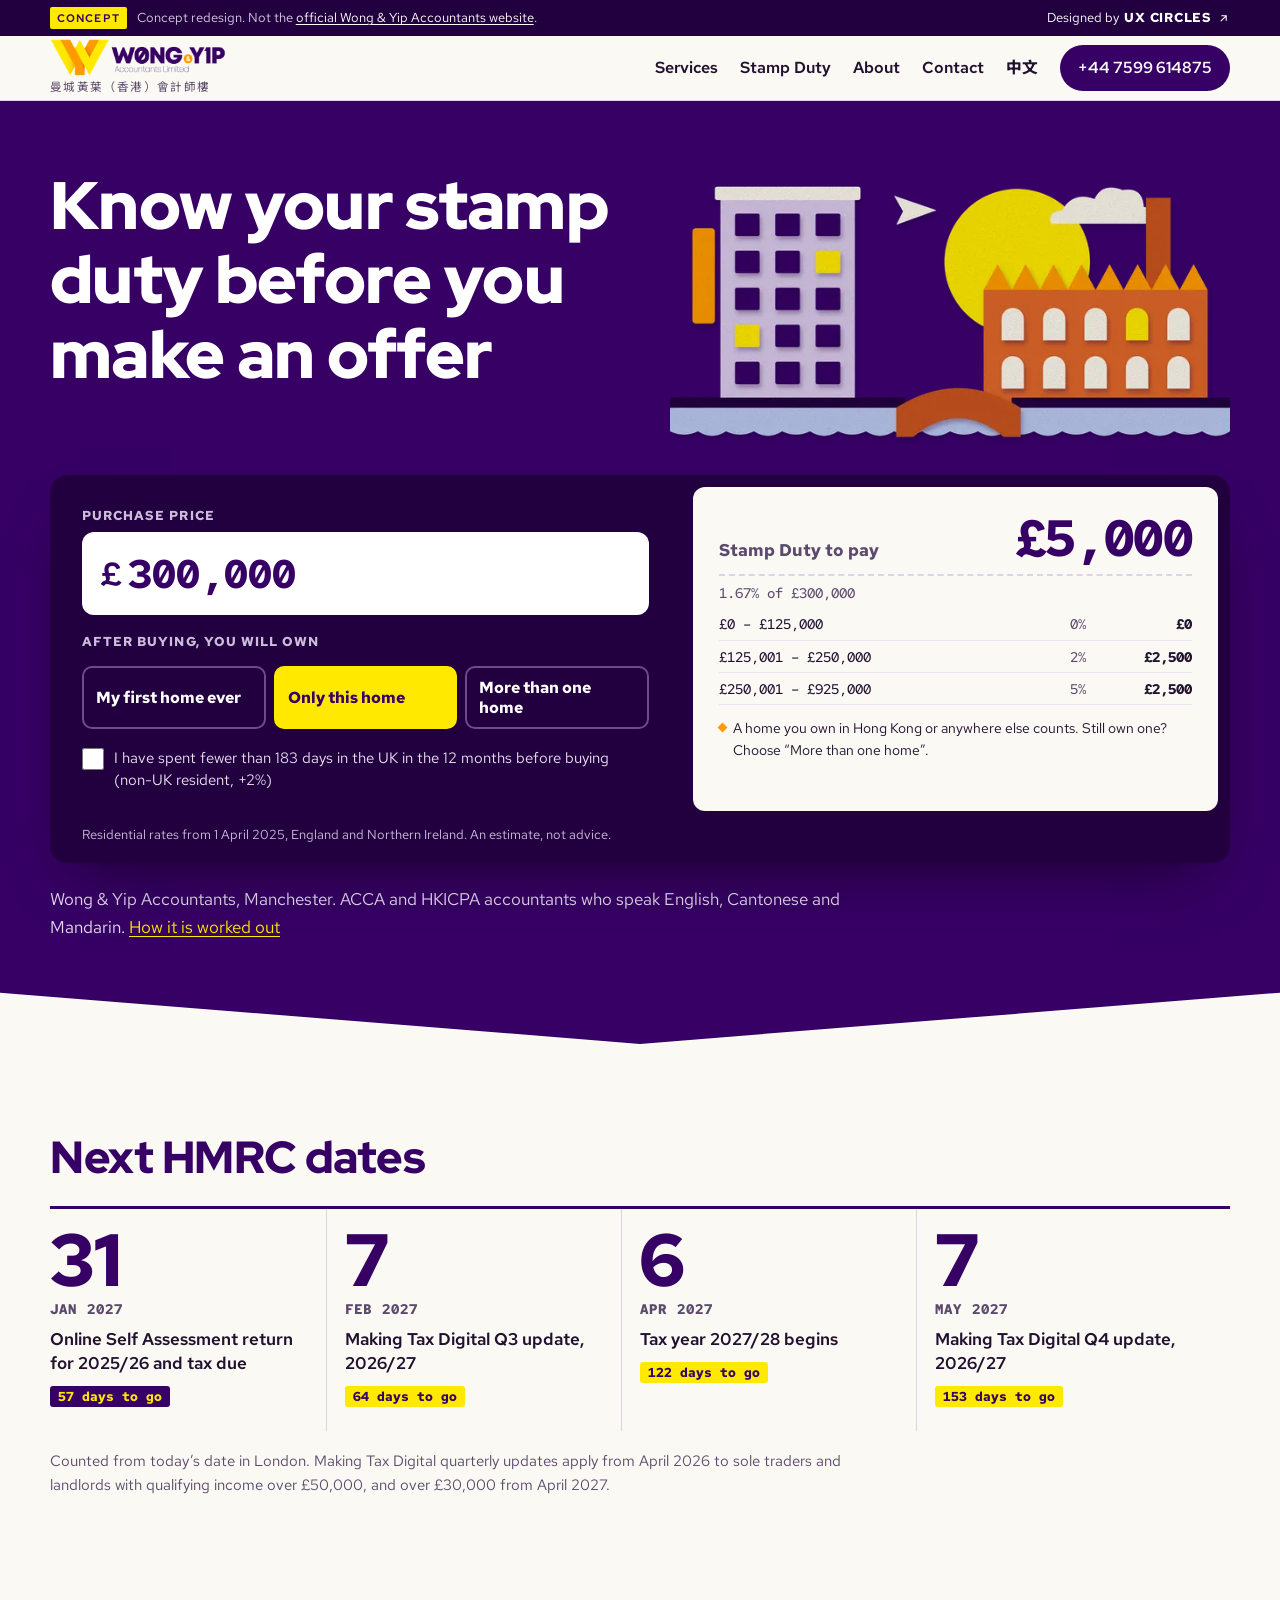
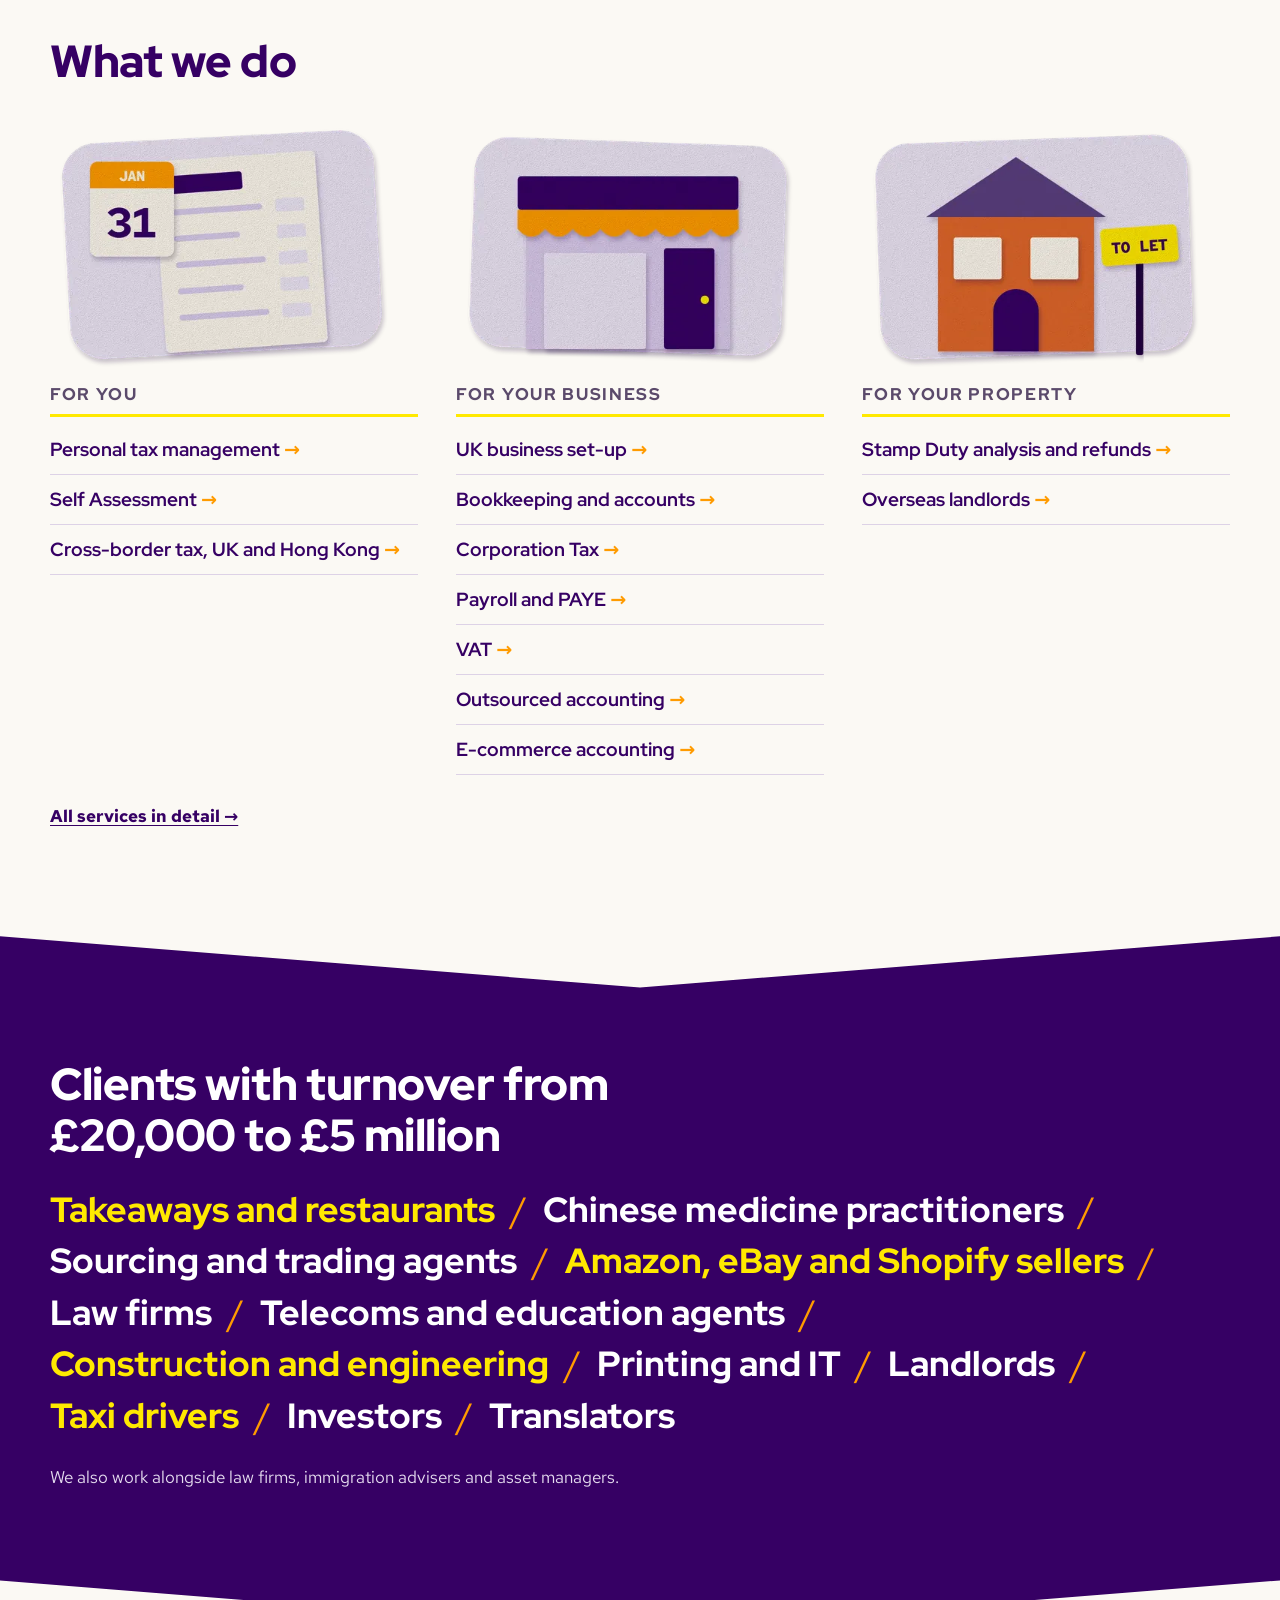
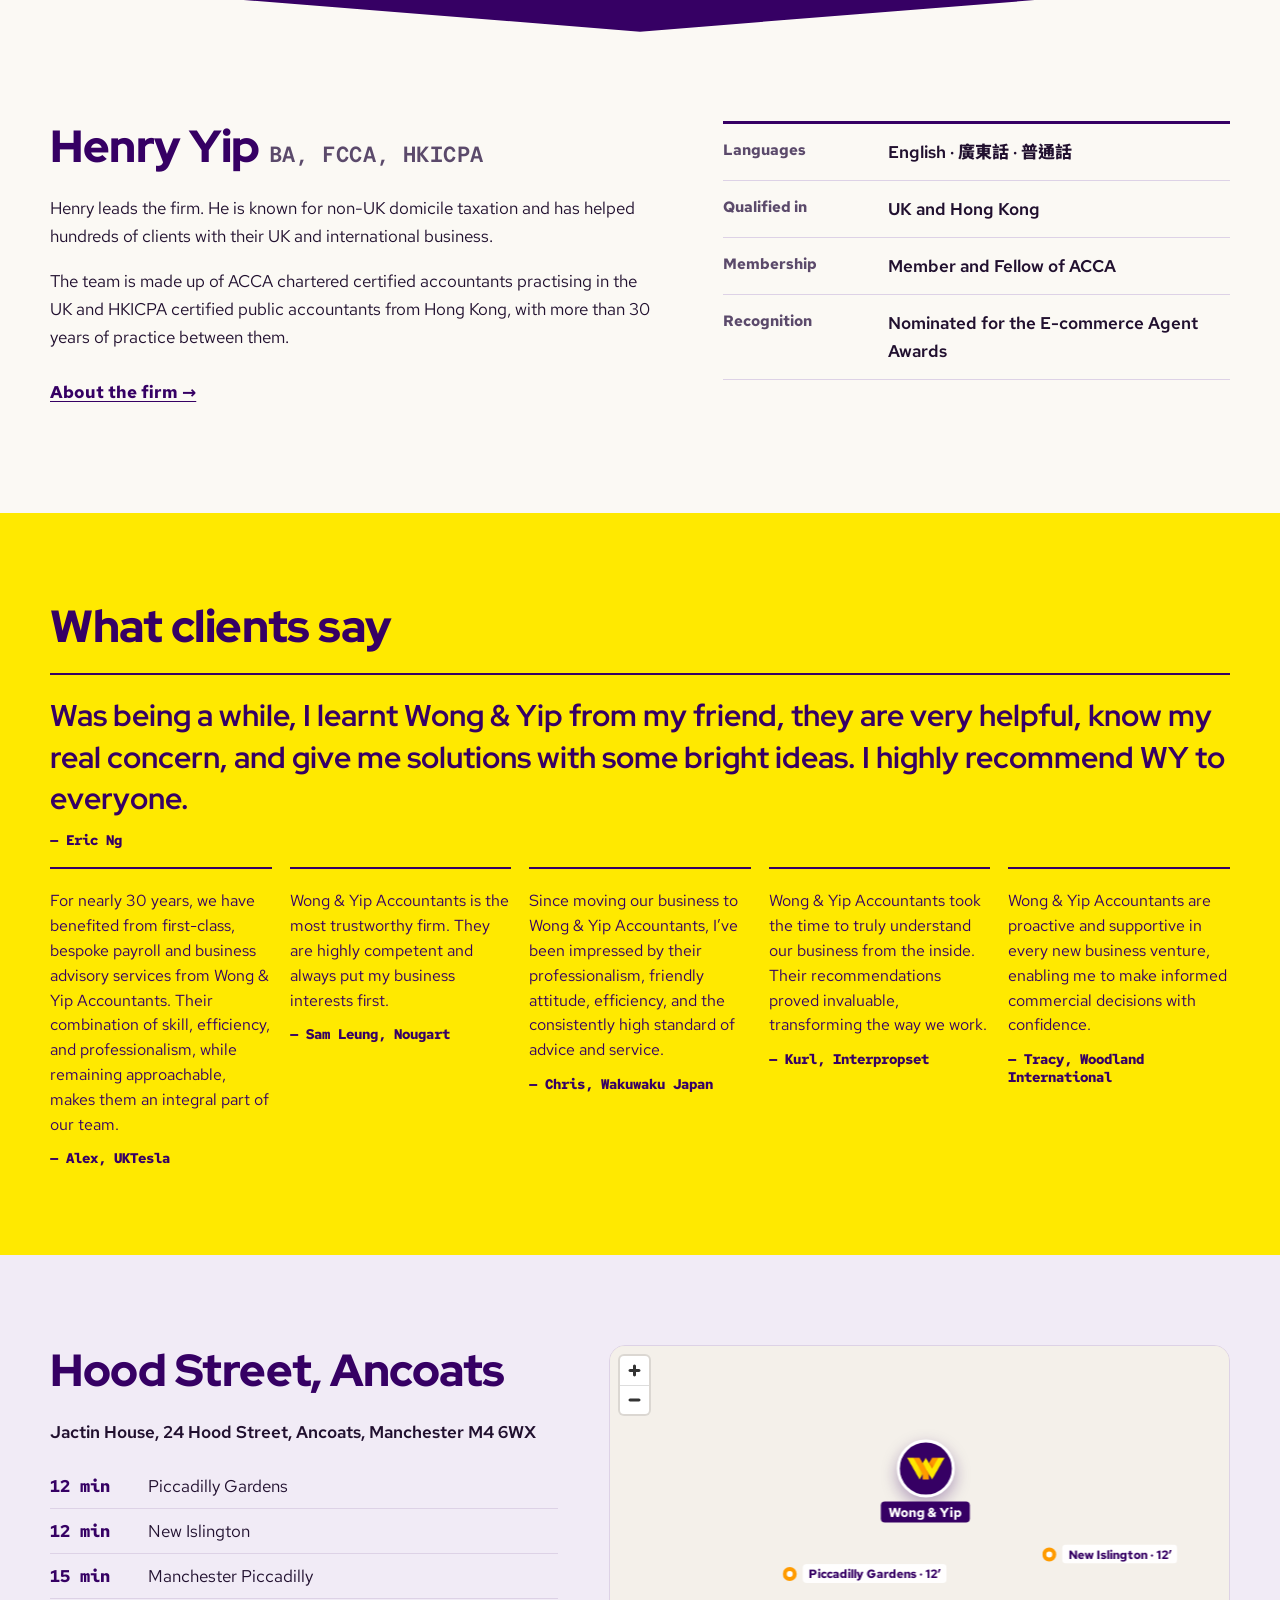
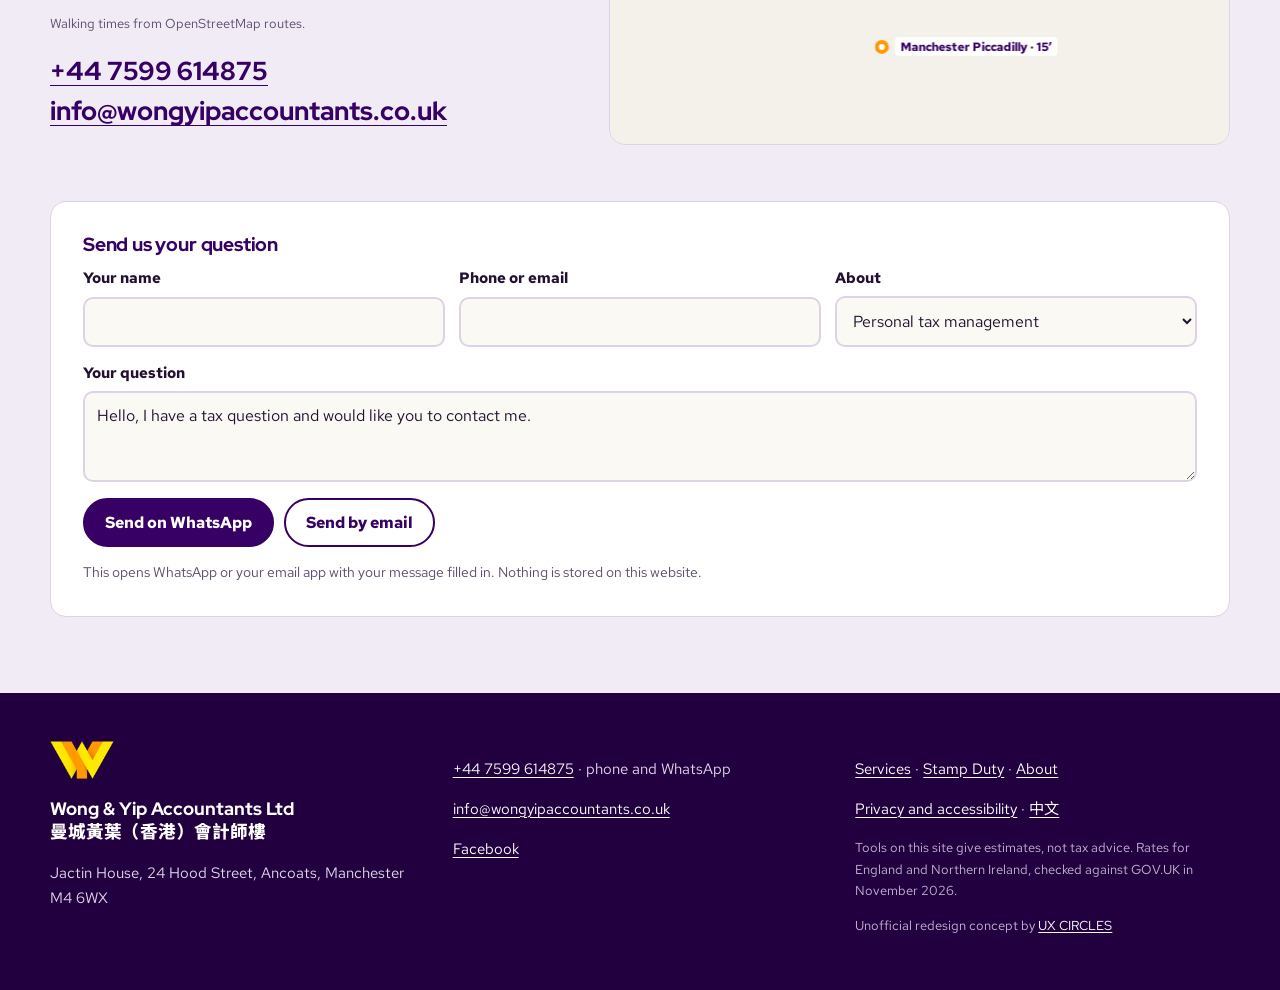
==== commit 7de5ab14: "Calculator buttons: centre labels with grid inside a stretched label (Safari-safe) Co-Authored-By: C" ====
--- a/en/index.html
+++ b/en/index.html
@@ -13,8 +13,8 @@
 <meta name="theme-color" content="#360064">
 <link rel="preload" href="../assets/fonts/redhat-display.woff2" as="font" type="font/woff2" crossorigin>
 <link rel="preload" href="../assets/fonts/redhat-text.woff2" as="font" type="font/woff2" crossorigin>
-<link rel="stylesheet" href="../assets/site.css?v=15">
-<script defer src="../assets/site.js?v=15"></script>
+<link rel="stylesheet" href="../assets/site.css?v=17">
+<script defer src="../assets/site.js?v=17"></script>
 </head>
 <body>
 <a class="skip" href="#main">Skip to content</a>
@@ -26,18 +26,18 @@
 </div>
 <header class="site-head" id="top">
   <div class="wrap head-in">
-    <a class="brand" href="../index.html" aria-label="Wong &amp; Yip Accountants, home">
+    <a class="brand" href="index.html" aria-label="Wong &amp; Yip Accountants, home">
       <img src="../assets/img/logo.png" width="1000" height="205" alt="Wong &amp; Yip Accountants Limited">
       <span class="brand-zh" lang="zh-Hant">曼城黃葉（香港）會計師樓</span>
     </a>
-    <nav class="nav" aria-label="Main"><a href="../services.html">Services</a><a href="../stamp-duty.html">Stamp Duty</a><a href="../about.html">About</a><a href="../index.html#contact">Contact</a></nav>
+    <nav class="nav" aria-label="Main"><a href="services.html">Services</a><a href="stamp-duty.html">Stamp Duty</a><a href="about.html">About</a><a href="index.html#contact">Contact</a></nav>
     <a class="lang" href="../" lang="zh-Hant" hreflang="zh-Hant">中文</a>
     <a class="head-call" href="tel:+447599614875">+44 7599 614875</a>
     <button class="menu-btn" type="button" aria-expanded="false" aria-controls="menu">Menu</button>
   </div>
   <div class="menu" id="menu" hidden>
     <nav class="wrap" aria-label="Menu">
-      <a href="../services.html">Services</a><a href="../stamp-duty.html">Stamp Duty</a><a href="../about.html">About</a><a href="../index.html#contact">Contact</a>
+      <a href="services.html">Services</a><a href="stamp-duty.html">Stamp Duty</a><a href="about.html">About</a><a href="index.html#contact">Contact</a>
       <a href="../" lang="zh-Hant">中文</a>
       <a href="tel:+447599614875">Call +44 7599 614875</a>
       <a href="https://wa.me/447599614875">WhatsApp</a>
@@ -59,9 +59,9 @@
     </label>
     <fieldset class="seg">
       <legend class="lbl">After buying, you will own</legend>
-      <label><input type="radio" name="type" value="ftb"><span>My first home ever</span></label>
-      <label><input type="radio" name="type" value="home" checked><span>Only this home</span></label>
-      <label><input type="radio" name="type" value="add"><span>More than one home</span></label>
+      <label><input type="radio" name="type" value="ftb"><span><span class="seg-l">My first home ever</span></span></label>
+      <label><input type="radio" name="type" value="home" checked><span><span class="seg-l">Only this home</span></span></label>
+      <label><input type="radio" name="type" value="add"><span><span class="seg-l">More than one home</span></span></label>
     </fieldset>
     <label class="check"><input type="checkbox" name="nonres"><span>I have spent fewer than 183 days in the UK in the 12 months before buying (non-UK resident, +2%)</span></label>
   </div>
@@ -73,7 +73,7 @@
   </output>
   <p class="tool-scope" id="sdlt-scope">Residential rates from 1 April 2025, England and Northern Ireland. An estimate, not advice.</p>
 </form>
-    <p class="hero-foot">Wong &amp; Yip Accountants, Manchester. ACCA and HKICPA accountants who speak English, Cantonese and Mandarin. <a href="../stamp-duty.html">How it is worked out</a></p>
+    <p class="hero-foot">Wong &amp; Yip Accountants, Manchester. ACCA and HKICPA accountants who speak English, Cantonese and Mandarin. <a href="stamp-duty.html">How it is worked out</a></p>
   </div>
 </section>
 
@@ -88,8 +88,8 @@
 <section class="svc" aria-labelledby="svc-h">
   <div class="wrap">
     <h2 id="svc-h">What we do</h2>
-    <div class="svc-grid"><div class="svc-col"><img class="spot" src="../assets/img/tax-return-480.webp" srcset="../assets/img/tax-return-480.webp 480w, ../assets/img/tax-return-800.webp 800w" sizes="(min-width: 761px) 340px, 90vw" width="480" height="360" loading="lazy" alt="Paper-cut illustration: a tax return form and a calendar showing 31 January"><h3>For you</h3><ul><li><a href="../services.html#tax">Personal tax management</a></li><li><a href="../services.html#sa">Self Assessment</a></li><li><a href="../services.html#cross">Cross-border tax, UK and Hong Kong</a></li></ul></div><div class="svc-col"><img class="spot" src="../assets/img/company-480.webp" srcset="../assets/img/company-480.webp 480w, ../assets/img/company-800.webp 800w" sizes="(min-width: 761px) 340px, 90vw" width="480" height="360" loading="lazy" alt="Paper-cut illustration: a small shopfront with an awning"><h3>For your business</h3><ul><li><a href="../services.html#setup">UK business set-up</a></li><li><a href="../services.html#books">Bookkeeping and accounts</a></li><li><a href="../services.html#ct">Corporation Tax</a></li><li><a href="../services.html#payroll">Payroll and PAYE</a></li><li><a href="../services.html#vat">VAT</a></li><li><a href="../services.html#outsourced">Outsourced accounting</a></li><li><a href="../services.html#ecom">E-commerce accounting</a></li></ul></div><div class="svc-col"><img class="spot" src="../assets/img/landlord-480.webp" srcset="../assets/img/landlord-480.webp 480w, ../assets/img/landlord-800.webp 800w" sizes="(min-width: 761px) 340px, 90vw" width="480" height="360" loading="lazy" alt="Paper-cut illustration: a red-brick house with a TO LET board"><h3>For your property</h3><ul><li><a href="../services.html#sdlt">Stamp Duty analysis and refunds</a></li><li><a href="../services.html#nrl">Overseas landlords</a></li></ul></div></div>
-    <p><a class="more" href="../services.html">All services in detail</a></p>
+    <div class="svc-grid"><div class="svc-col"><img class="spot" src="../assets/img/tax-return-480.webp" srcset="../assets/img/tax-return-480.webp 480w, ../assets/img/tax-return-800.webp 800w" sizes="(min-width: 761px) 340px, 90vw" width="480" height="360" loading="lazy" alt="Paper-cut illustration: a tax return form and a calendar showing 31 January"><h3>For you</h3><ul><li><a href="services.html#tax">Personal tax management</a></li><li><a href="services.html#sa">Self Assessment</a></li><li><a href="services.html#cross">Cross-border tax, UK and Hong Kong</a></li></ul></div><div class="svc-col"><img class="spot" src="../assets/img/company-480.webp" srcset="../assets/img/company-480.webp 480w, ../assets/img/company-800.webp 800w" sizes="(min-width: 761px) 340px, 90vw" width="480" height="360" loading="lazy" alt="Paper-cut illustration: a small shopfront with an awning"><h3>For your business</h3><ul><li><a href="services.html#setup">UK business set-up</a></li><li><a href="services.html#books">Bookkeeping and accounts</a></li><li><a href="services.html#ct">Corporation Tax</a></li><li><a href="services.html#payroll">Payroll and PAYE</a></li><li><a href="services.html#vat">VAT</a></li><li><a href="services.html#outsourced">Outsourced accounting</a></li><li><a href="services.html#ecom">E-commerce accounting</a></li></ul></div><div class="svc-col"><img class="spot" src="../assets/img/landlord-480.webp" srcset="../assets/img/landlord-480.webp 480w, ../assets/img/landlord-800.webp 800w" sizes="(min-width: 761px) 340px, 90vw" width="480" height="360" loading="lazy" alt="Paper-cut illustration: a red-brick house with a TO LET board"><h3>For your property</h3><ul><li><a href="services.html#sdlt">Stamp Duty analysis and refunds</a></li><li><a href="services.html#nrl">Overseas landlords</a></li></ul></div></div>
+    <p><a class="more" href="services.html">All services in detail</a></p>
   </div>
 </section>
 
@@ -107,7 +107,7 @@
       <h2 id="who-h">Henry Yip <span class="creds">BA, FCCA, HKICPA</span></h2>
       <p>Henry leads the firm. He is known for non-UK domicile taxation and has helped hundreds of clients with their UK and international business.</p>
       <p>The team is made up of ACCA chartered certified accountants practising in the UK and HKICPA certified public accountants from Hong Kong, with more than 30 years of practice between them.</p>
-      <p><a class="more" href="../about.html">About the firm</a></p>
+      <p><a class="more" href="about.html">About the firm</a></p>
     </div>
     <dl class="facts">
       <div><dt>Languages</dt><dd>English · <span lang="yue-Hant">廣東話</span> · <span lang="zh-Hant">普通話</span></dd></div>
@@ -133,7 +133,7 @@
       <p class="walk-note">Walking times from OpenStreetMap routes.</p>
       <p class="big-links"><a href="tel:+447599614875">+44 7599 614875</a><a href="mailto:info@wongyipaccountants.co.uk">info@wongyipaccountants.co.uk</a></p>
     </div>
-    <div class="map" data-map data-src="../assets/vendor/maplibre/maplibre-gl.js" data-css="../assets/vendor/maplibre/maplibre-gl.css" data-mapjs="../assets/map.js?v=15">
+    <div class="map" data-map data-src="../assets/vendor/maplibre/maplibre-gl.js" data-css="../assets/vendor/maplibre/maplibre-gl.css" data-mapjs="../assets/map.js?v=17">
       <div class="map-fallback" aria-hidden="true"><img class="chev pin-chev" src="../assets/img/mark.png" width="400" height="238" alt="" aria-hidden="true"><span>Jactin House</span></div>
       <script type="application/json" id="map-data">{"home": [-2.2279647, 53.4843944], "routes": [{"name": "Piccadilly Gardens", "min": 12, "kind": "tram", "start": [-2.236904, 53.4802768], "coords": [[-2.23692, 53.48027], [-2.23662, 53.48011], [-2.23663, 53.4801], [-2.2366, 53.48009], [-2.23655, 53.48005], [-2.23651, 53.48007], [-2.23648, 53.48008], [-2.23641, 53.48011], [-2.23637, 53.48012], [-2.23629, 53.48016], [-2.23622, 53.48023], [-2.23601, 53.48039], [-2.23597, 53.48041], [-2.23569, 53.48054], [-2.23526, 53.48075], [-2.23525, 53.48076], [-2.23518, 53.48078], [-2.23513, 53.4808], [-2.23504, 53.48083], [-2.23487, 53.48086], [-2.23468, 53.48086], [-2.23461, 53.48086], [-2.23456, 53.48085], [-2.23453, 53.48084], [-2.23427, 53.48099], [-2.23412, 53.48109], [-2.23408, 53.48111], [-2.23406, 53.48113], [-2.23386, 53.48126], [-2.23384, 53.48128], [-2.23382, 53.4813], [-2.23362, 53.48144], [-2.23369, 53.48147], [-2.23367, 53.48149], [-2.23364, 53.4815], [-2.2336, 53.48153], [-2.23358, 53.48155], [-2.23353, 53.48152], [-2.23281, 53.48201], [-2.23281, 53.48204], [-2.23279, 53.48206], [-2.23277, 53.48208], [-2.23271, 53.48213], [-2.2327, 53.48214], [-2.23267, 53.48214], [-2.23251, 53.48224], [-2.23251, 53.48225], [-2.2325, 53.48225], [-2.23249, 53.48226], [-2.23248, 53.48227], [-2.23225, 53.48243], [-2.23224, 53.48244], [-2.23224, 53.48244], [-2.23222, 53.48245], [-2.23222, 53.48246], [-2.23116, 53.48321], [-2.23113, 53.48325], [-2.23109, 53.48327], [-2.23091, 53.4834], [-2.23089, 53.48342], [-2.23087, 53.48344], [-2.23078, 53.4835], [-2.23076, 53.48352], [-2.23076, 53.48353], [-2.23088, 53.4836], [-2.23084, 53.48362], [-2.23081, 53.48364], [-2.23078, 53.48366], [-2.23075, 53.48368], [-2.23069, 53.48371], [-2.23066, 53.48374], [-2.23062, 53.48376], [-2.23055, 53.48372], [-2.23052, 53.48372], [-2.23023, 53.48392], [-2.23021, 53.48393], [-2.23017, 53.48395], [-2.22995, 53.4841], [-2.22993, 53.48412], [-2.22994, 53.48414], [-2.22993, 53.48414], [-2.22991, 53.48415], [-2.22989, 53.48417], [-2.22988, 53.48418], [-2.22986, 53.48418], [-2.22985, 53.48418], [-2.22963, 53.48432], [-2.22959, 53.48435], [-2.22954, 53.48433], [-2.22951, 53.48435], [-2.22948, 53.48436], [-2.22946, 53.48434], [-2.22916, 53.48417], [-2.22857, 53.48436], [-2.22853, 53.48437], [-2.22785, 53.4846], [-2.22784, 53.48459], [-2.22783, 53.48458], [-2.22781, 53.48456], [-2.22779, 53.48455], [-2.22804, 53.48448]]}, {"name": "New Islington", "min": 12, "kind": "tram", "start": [-2.2197957, 53.4810431], "coords": [[-2.21978, 53.48103], [-2.22012, 53.48086], [-2.22011, 53.48085], [-2.22014, 53.48083], [-2.22017, 53.48085], [-2.2202, 53.48087], [-2.22023, 53.4809], [-2.22025, 53.48093], [-2.22022, 53.48096], [-2.21994, 53.48112], [-2.22019, 53.48127], [-2.22025, 53.48124], [-2.22029, 53.48126], [-2.22043, 53.48136], [-2.22049, 53.48139], [-2.22049, 53.4814], [-2.22098, 53.48121], [-2.22103, 53.48125], [-2.22108, 53.48128], [-2.22111, 53.48132], [-2.22111, 53.48134], [-2.22111, 53.48136], [-2.2211, 53.48139], [-2.22106, 53.48142], [-2.22108, 53.48144], [-2.22119, 53.48151], [-2.22123, 53.48154], [-2.22141, 53.48159], [-2.2218, 53.48188], [-2.22181, 53.48189], [-2.22182, 53.4819], [-2.22185, 53.48193], [-2.22185, 53.48195], [-2.22189, 53.48197], [-2.22197, 53.48204], [-2.22201, 53.48206], [-2.22207, 53.48212], [-2.2224, 53.48235], [-2.22273, 53.48258], [-2.22274, 53.4826], [-2.22274, 53.48262], [-2.22273, 53.48264], [-2.22272, 53.48266], [-2.22271, 53.48267], [-2.22276, 53.4827], [-2.22287, 53.48276], [-2.2231, 53.48289], [-2.22326, 53.48298], [-2.22329, 53.483], [-2.22332, 53.48298], [-2.22335, 53.48297], [-2.22338, 53.48297], [-2.22342, 53.48298], [-2.22401, 53.48325], [-2.22419, 53.48311], [-2.22422, 53.48308], [-2.22435, 53.4831], [-2.2248, 53.48329], [-2.22479, 53.4833], [-2.22483, 53.4833], [-2.22494, 53.48335], [-2.22502, 53.4834], [-2.22506, 53.48344], [-2.22528, 53.48354], [-2.22561, 53.48367], [-2.22564, 53.48368], [-2.22568, 53.48369], [-2.22571, 53.48369], [-2.22576, 53.48369], [-2.22594, 53.4837], [-2.22598, 53.48369], [-2.22598, 53.48371], [-2.22587, 53.48386], [-2.22592, 53.4839], [-2.22595, 53.48393], [-2.22602, 53.484], [-2.22629, 53.48427], [-2.22659, 53.48454], [-2.22661, 53.48457], [-2.22668, 53.48455], [-2.22742, 53.48429], [-2.22747, 53.48434], [-2.22748, 53.48433], [-2.22751, 53.48432], [-2.22754, 53.48431], [-2.22756, 53.4843], [-2.22779, 53.48455], [-2.22804, 53.48448]]}, {"name": "Manchester Piccadilly", "min": 15, "kind": "rail", "start": [-2.2308334, 53.4774198], "coords": [[-2.23079, 53.47741], [-2.23079, 53.47742], [-2.23069, 53.47757], [-2.23092, 53.47765], [-2.23101, 53.47768], [-2.23125, 53.47777], [-2.2314, 53.47781], [-2.2314, 53.47781], [-2.23156, 53.47787], [-2.23165, 53.4779], [-2.23172, 53.47794], [-2.23174, 53.47795], [-2.23178, 53.47799], [-2.23181, 53.47806], [-2.23183, 53.47815], [-2.23185, 53.47824], [-2.23186, 53.47833], [-2.23193, 53.47844], [-2.23197, 53.4785], [-2.23206, 53.47856], [-2.23221, 53.47866], [-2.2323, 53.4787], [-2.23241, 53.47879], [-2.23247, 53.47885], [-2.23251, 53.4789], [-2.23253, 53.47894], [-2.23256, 53.47898], [-2.23257, 53.479], [-2.2326, 53.47904], [-2.23263, 53.47907], [-2.23263, 53.47908], [-2.23264, 53.47909], [-2.23271, 53.47917], [-2.23307, 53.47962], [-2.23309, 53.47963], [-2.2331, 53.47966], [-2.23311, 53.47966], [-2.23326, 53.4798], [-2.23344, 53.47998], [-2.23346, 53.48], [-2.23347, 53.48001], [-2.23348, 53.48002], [-2.2335, 53.48005], [-2.23383, 53.48035], [-2.23405, 53.48056], [-2.23419, 53.48067], [-2.23426, 53.48073], [-2.23427, 53.48073], [-2.23431, 53.48076], [-2.23429, 53.48078], [-2.234, 53.48101], [-2.23396, 53.48103], [-2.23392, 53.48105], [-2.23339, 53.48127], [-2.23341, 53.48128], [-2.23341, 53.4813], [-2.23341, 53.48134], [-2.23341, 53.48137], [-2.23341, 53.48139], [-2.23337, 53.48144], [-2.23336, 53.48145], [-2.23339, 53.48147], [-2.23332, 53.48151], [-2.2327, 53.48195], [-2.23266, 53.48195], [-2.23264, 53.48196], [-2.23261, 53.48199], [-2.23257, 53.48202], [-2.23255, 53.48204], [-2.23255, 53.48206], [-2.23211, 53.48237], [-2.23211, 53.48237], [-2.2321, 53.48238], [-2.23208, 53.4824], [-2.23207, 53.4824], [-2.23156, 53.48276], [-2.23156, 53.48276], [-2.23155, 53.48276], [-2.23153, 53.48278], [-2.23152, 53.48278], [-2.23098, 53.48318], [-2.23096, 53.48319], [-2.23094, 53.48321], [-2.23063, 53.48342], [-2.23057, 53.48342], [-2.23053, 53.48345], [-2.23049, 53.48347], [-2.23046, 53.4835], [-2.23042, 53.48352], [-2.23038, 53.48355], [-2.23035, 53.48357], [-2.23032, 53.48359], [-2.23045, 53.48367], [-2.23045, 53.48369], [-2.23016, 53.48387], [-2.23013, 53.48389], [-2.2301, 53.48391], [-2.23008, 53.48392], [-2.23006, 53.48393], [-2.22987, 53.48406], [-2.22985, 53.48407], [-2.22981, 53.48407], [-2.2298, 53.48406], [-2.22979, 53.48407], [-2.22977, 53.48408], [-2.22974, 53.4841], [-2.22974, 53.48411], [-2.22975, 53.48413], [-2.22949, 53.4843], [-2.22951, 53.48431], [-2.22954, 53.48433], [-2.22951, 53.48435], [-2.22948, 53.48436], [-2.22946, 53.48434], [-2.22916, 53.48417], [-2.22857, 53.48436], [-2.22853, 53.48437], [-2.22785, 53.4846], [-2.22784, 53.48459], [-2.22783, 53.48458], [-2.22781, 53.48456], [-2.22779, 53.48455], [-2.22804, 53.48448]]}], "label": "Wong & Yip", "mark": "../assets/img/mark.png"}</script>
     </div>
@@ -170,8 +170,8 @@
       <p><a href="https://www.facebook.com/wongyipaccountants">Facebook</a></p>
     </div>
     <div>
-      <p><a href="../services.html">Services</a> · <a href="../stamp-duty.html">Stamp Duty</a> · <a href="../about.html">About</a></p>
-      <p><a href="../privacy.html">Privacy and accessibility</a> · <a href="../" lang="zh-Hant">中文</a></p>
+      <p><a href="services.html">Services</a> · <a href="stamp-duty.html">Stamp Duty</a> · <a href="about.html">About</a></p>
+      <p><a href="privacy.html">Privacy and accessibility</a> · <a href="../" lang="zh-Hant">中文</a></p>
       <p class="foot-small">Tools on this site give estimates, not tax advice. Rates for England and Northern Ireland, checked against GOV.UK in November 2026.</p>
       <p class="foot-small"><span class="concept-note">Unofficial redesign concept by <a href="https://ux-circles.com/professionals" target="_blank" rel="noopener">UX CIRCLES</a></span></p>
     </div>
--- a/assets/site.css
+++ b/assets/site.css
@@ -101,9 +101,9 @@
 .seg { border: 0; padding: 0; margin: 0; min-width: 0; }
 .seg { display: grid; grid-template-columns: repeat(3, minmax(0, 1fr)); gap: 8px; }
 .seg legend { grid-column: 1 / -1; padding: 0; float: left; width: 100%; }
-.seg label { position: relative; }
+.seg label { position: relative; display: flex; }
 .seg input { position: absolute; opacity: 0; inset: 0; }
-.seg span { display: flex; flex-direction: column; justify-content: center; height: 100%; min-height: 56px; padding: 10px 12px; border-radius: 10px; border: 2px solid #6d4b8f; color: #fff; font-weight: 700; line-height: 1.25; cursor: pointer; font-size: .98rem; }
+.seg label > span { flex: 1; display: grid; align-content: center; justify-content: start; min-height: 56px; padding: 10px 12px; border-radius: 10px; border: 2px solid #6d4b8f; color: #fff; font-weight: 700; line-height: 1.25; cursor: pointer; font-size: .98rem; }
 .seg small { display: block; font-weight: 400; font-size: .78rem; color: #d6c8e3; margin-top: 3px; }
 .seg input:checked + span { background: var(--yellow); border-color: var(--yellow); color: var(--purple); }
 .seg input:checked + span small { color: var(--purple); }
@@ -292,7 +292,7 @@
   .tool-in { gap: 14px; padding: 16px; }
   .lbl { margin-bottom: 6px; }
   .seg { gap: 6px; }
-  .seg span { padding: 8px; min-height: 52px; font-size: .9rem; }
+  .seg label > span { padding: 8px; min-height: 52px; font-size: .9rem; }
   .seg small { font-size: .72rem; }
   .check { font-size: .88rem; }
   .receipt { margin: 0 8px 8px; padding: 14px; }
@@ -309,8 +309,8 @@
   .date-stack li { border-right: 0; margin-right: 0; border-top: 1px solid var(--line); padding-right: 0; }
   .facts div { grid-template-columns: minmax(0, 1fr); gap: 2px; }
   .seg { grid-template-columns: minmax(0, 1fr); }
-  .seg span { min-height: 44px; flex-direction: row; align-items: baseline; align-content: center; gap: 2px 6px; flex-wrap: wrap; }
-  .seg small { margin: 0; }
+  .seg label > span { min-height: 44px; justify-content: center; text-align: center; }
+  .seg small { display: inline; margin: 0 0 0 6px; }
 }
 @media (prefers-reduced-motion: reduce) { *, *::before, *::after { transition: none !important; animation: none !important; scroll-behavior: auto !important; } }
 
@@ -335,3 +335,4 @@
   .svc-side h2 { grid-column: 1 / -1; }
   .svc-side .spot { margin-top: 0; }
 }
+html[lang^="zh"] .seg-l { position: relative; top: 1px; }
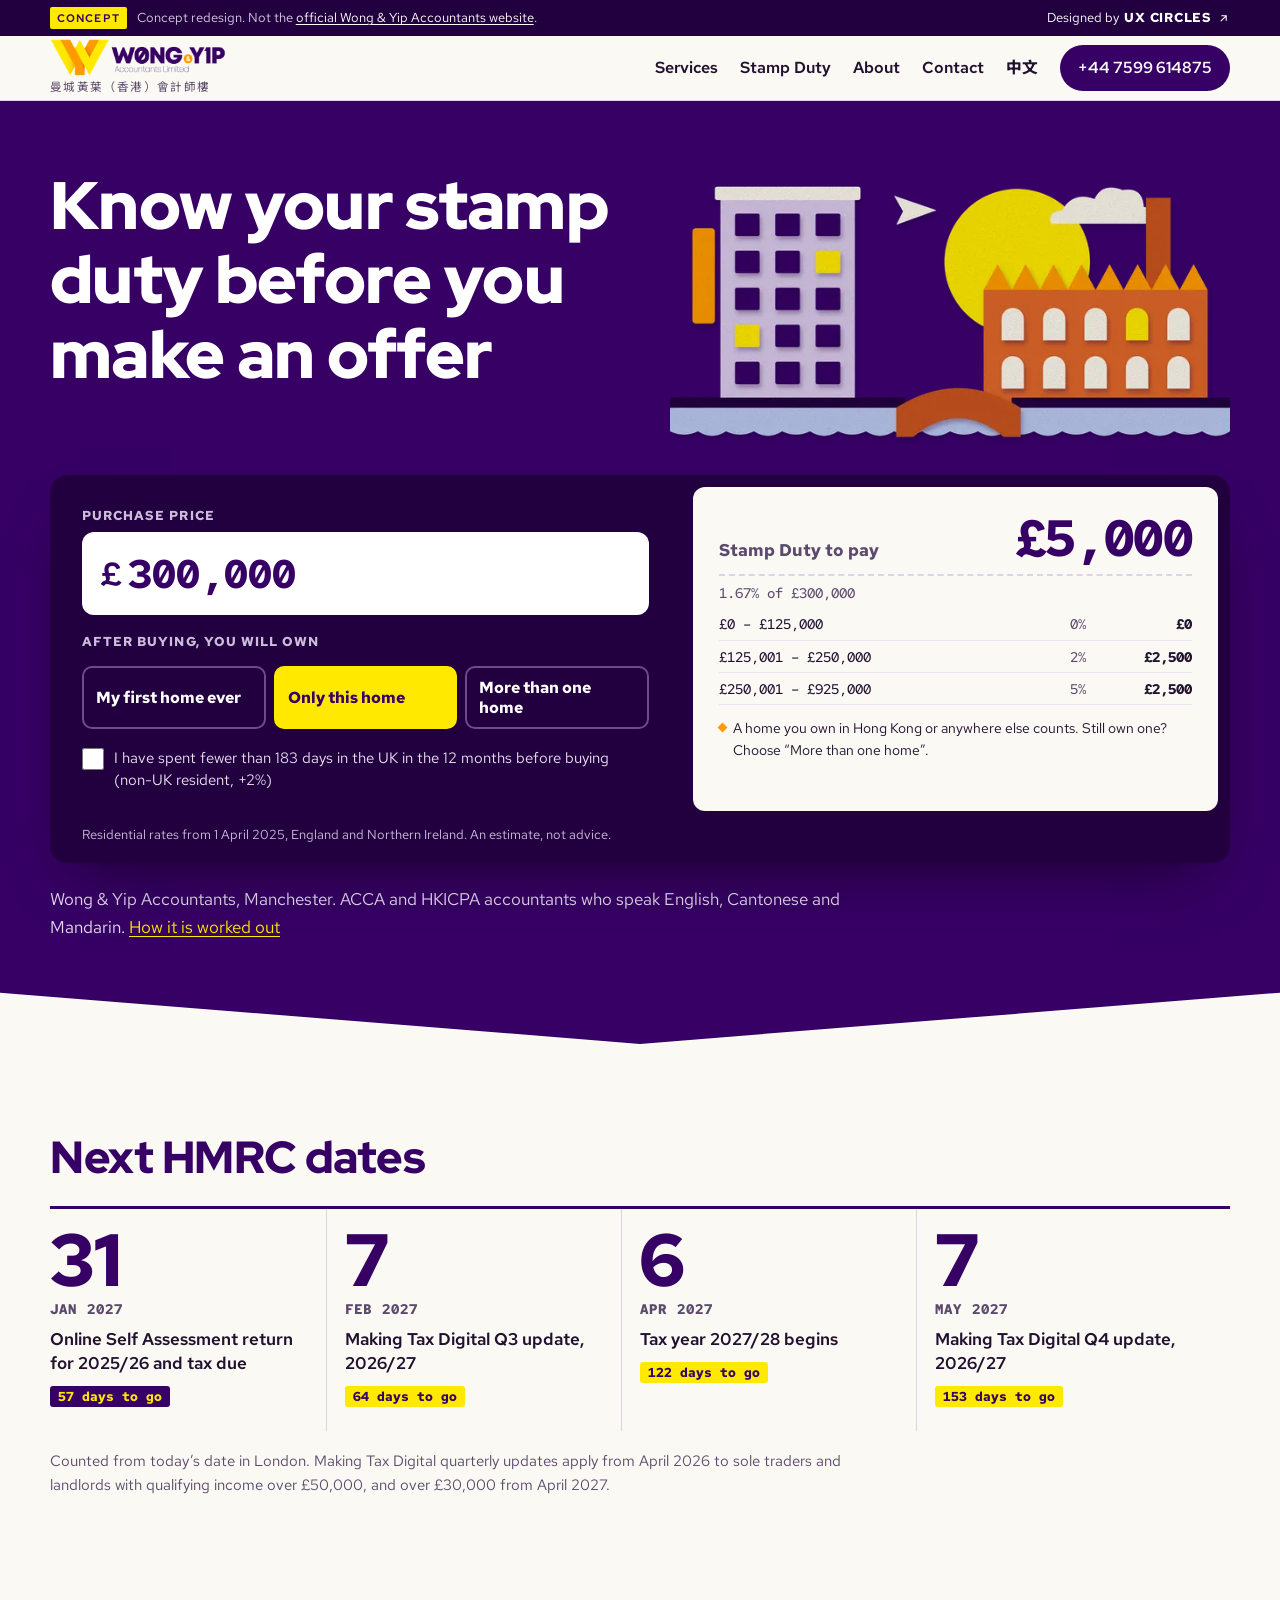
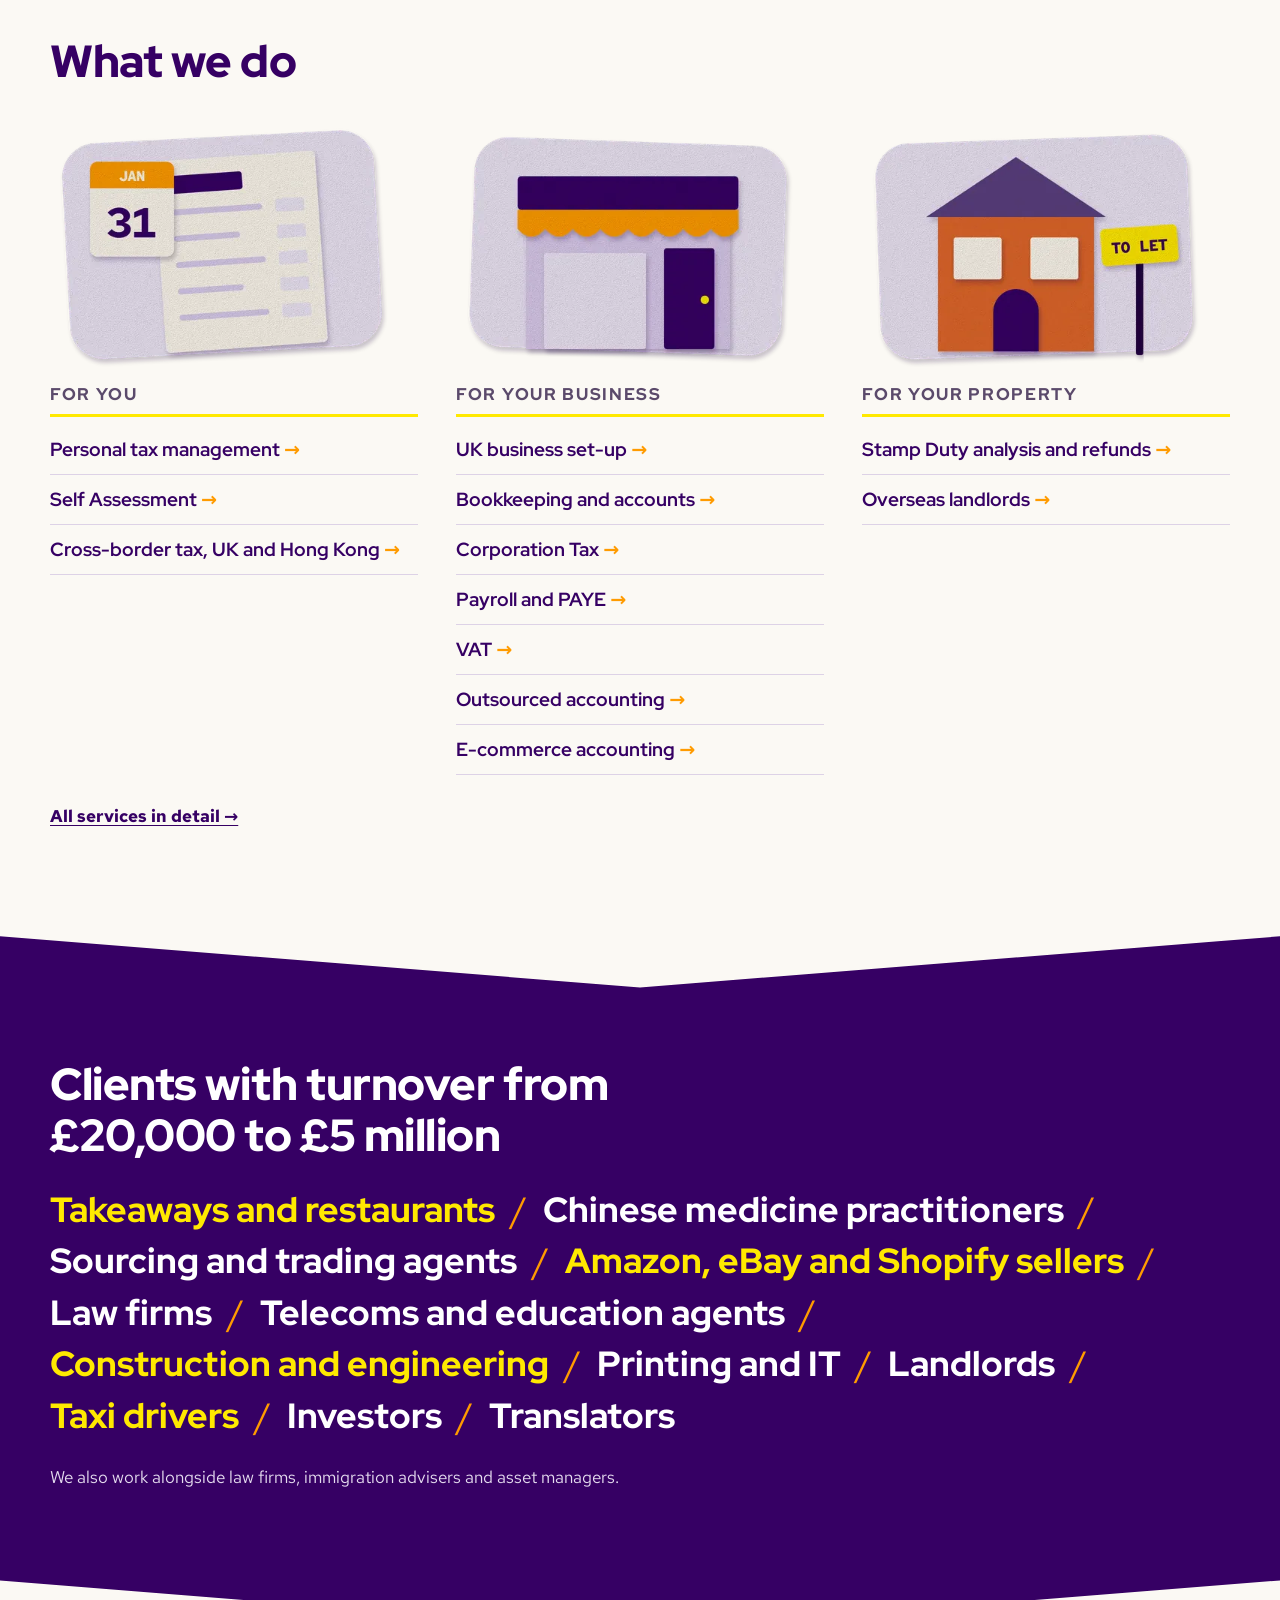
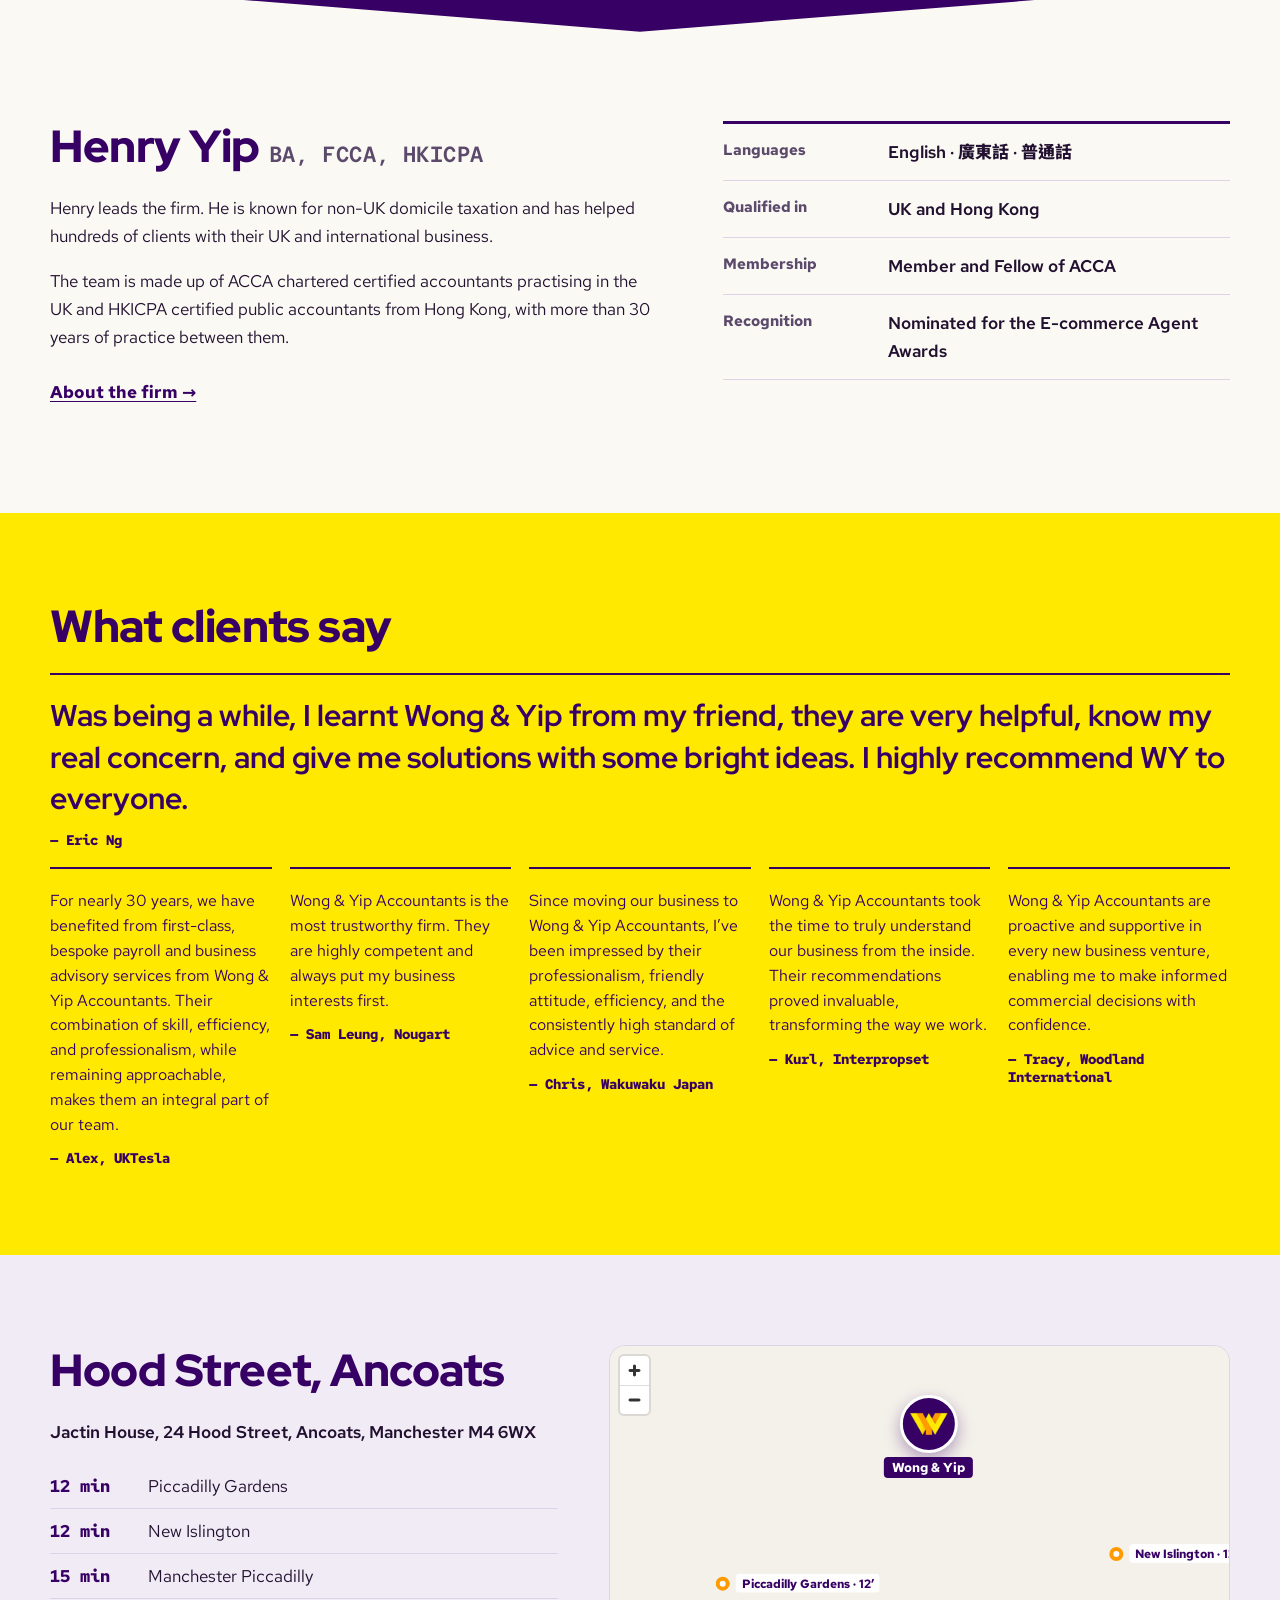
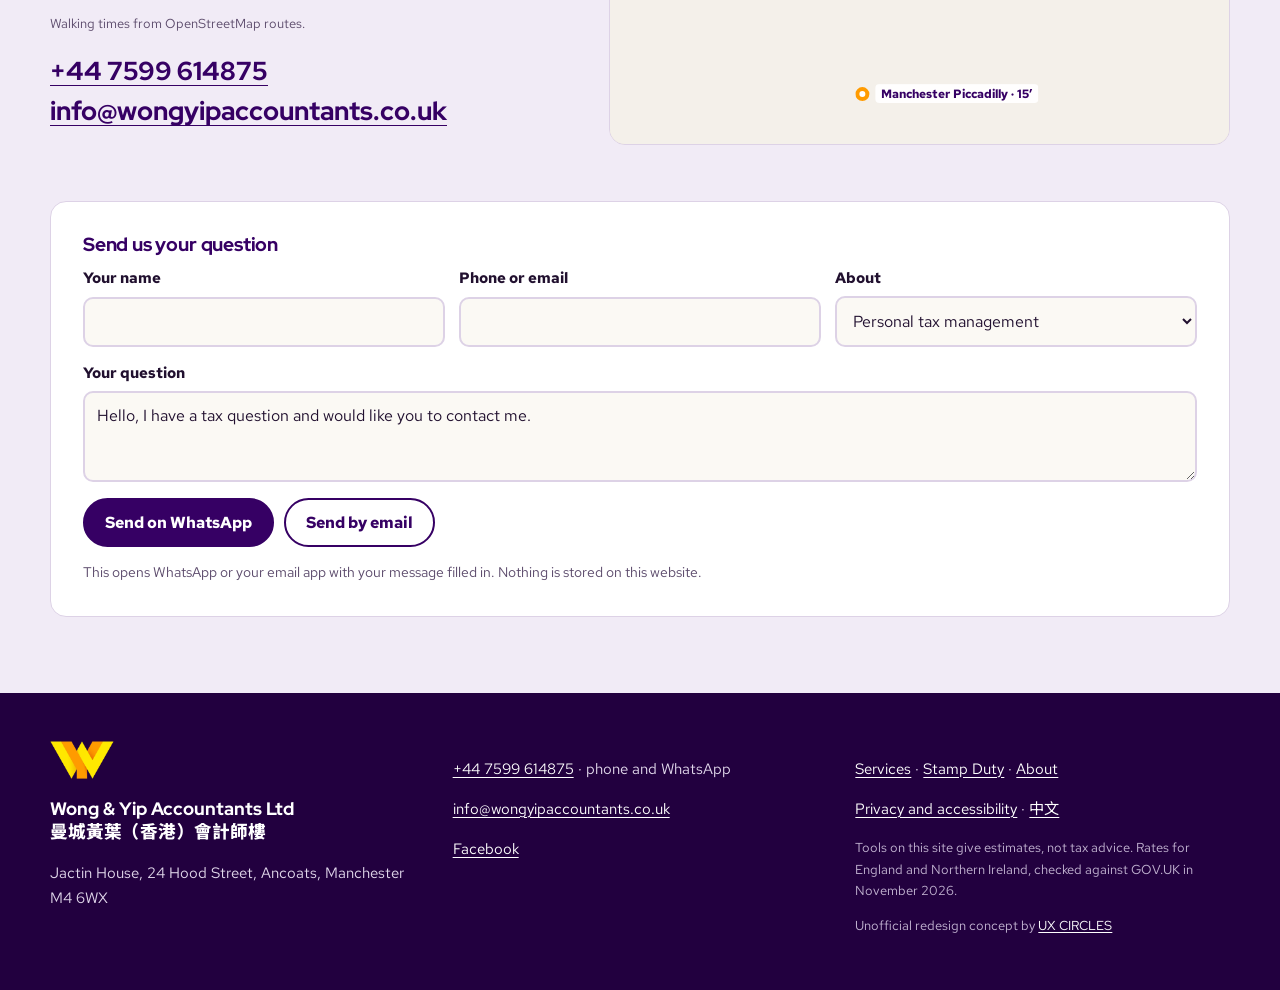
==== commit 94fc9646: "Mobile menu: drop the duplicate language link (the header switch stays) Co-Authored-By: Claude Opus " ====
--- a/en/index.html
+++ b/en/index.html
@@ -38,7 +38,6 @@
   <div class="menu" id="menu" hidden>
     <nav class="wrap" aria-label="Menu">
       <a href="services.html">Services</a><a href="stamp-duty.html">Stamp Duty</a><a href="about.html">About</a><a href="index.html#contact">Contact</a>
-      <a href="../" lang="zh-Hant">中文</a>
       <a href="tel:+447599614875">Call +44 7599 614875</a>
       <a href="https://wa.me/447599614875">WhatsApp</a>
     </nav>
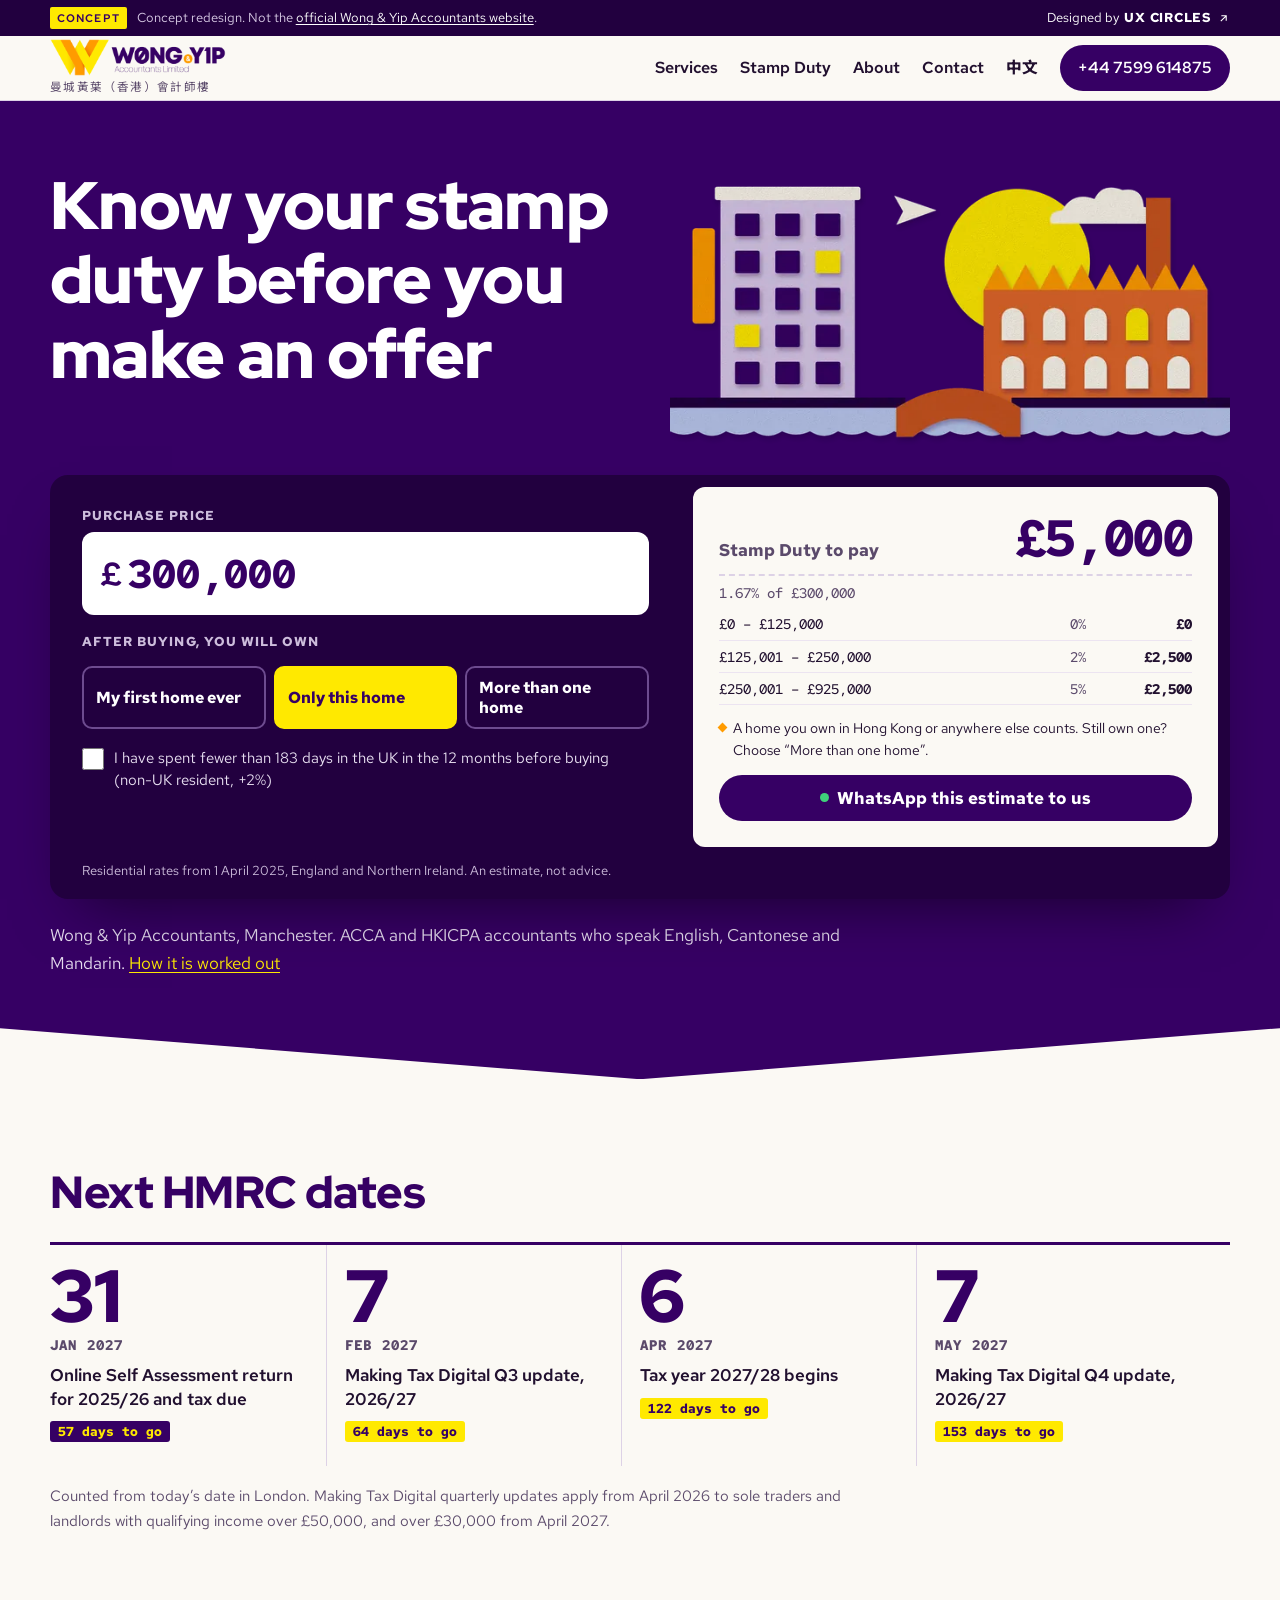
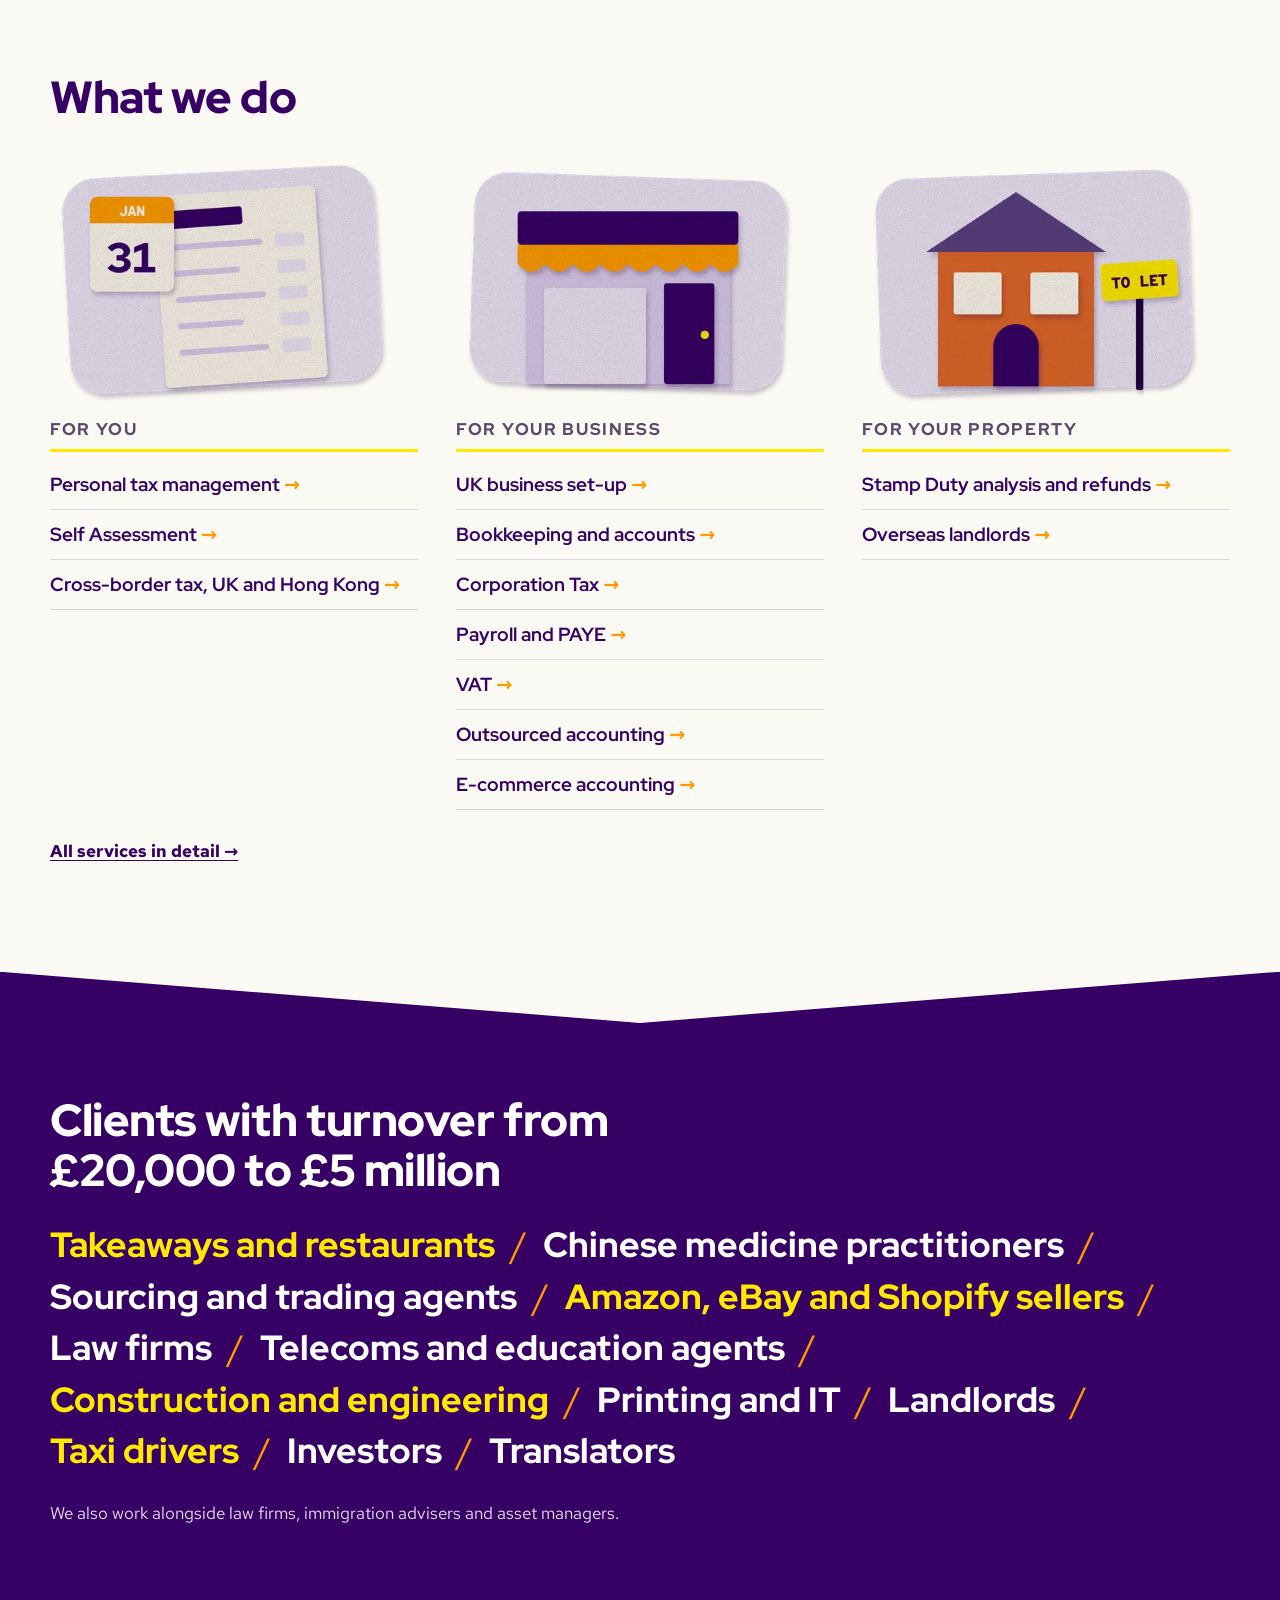
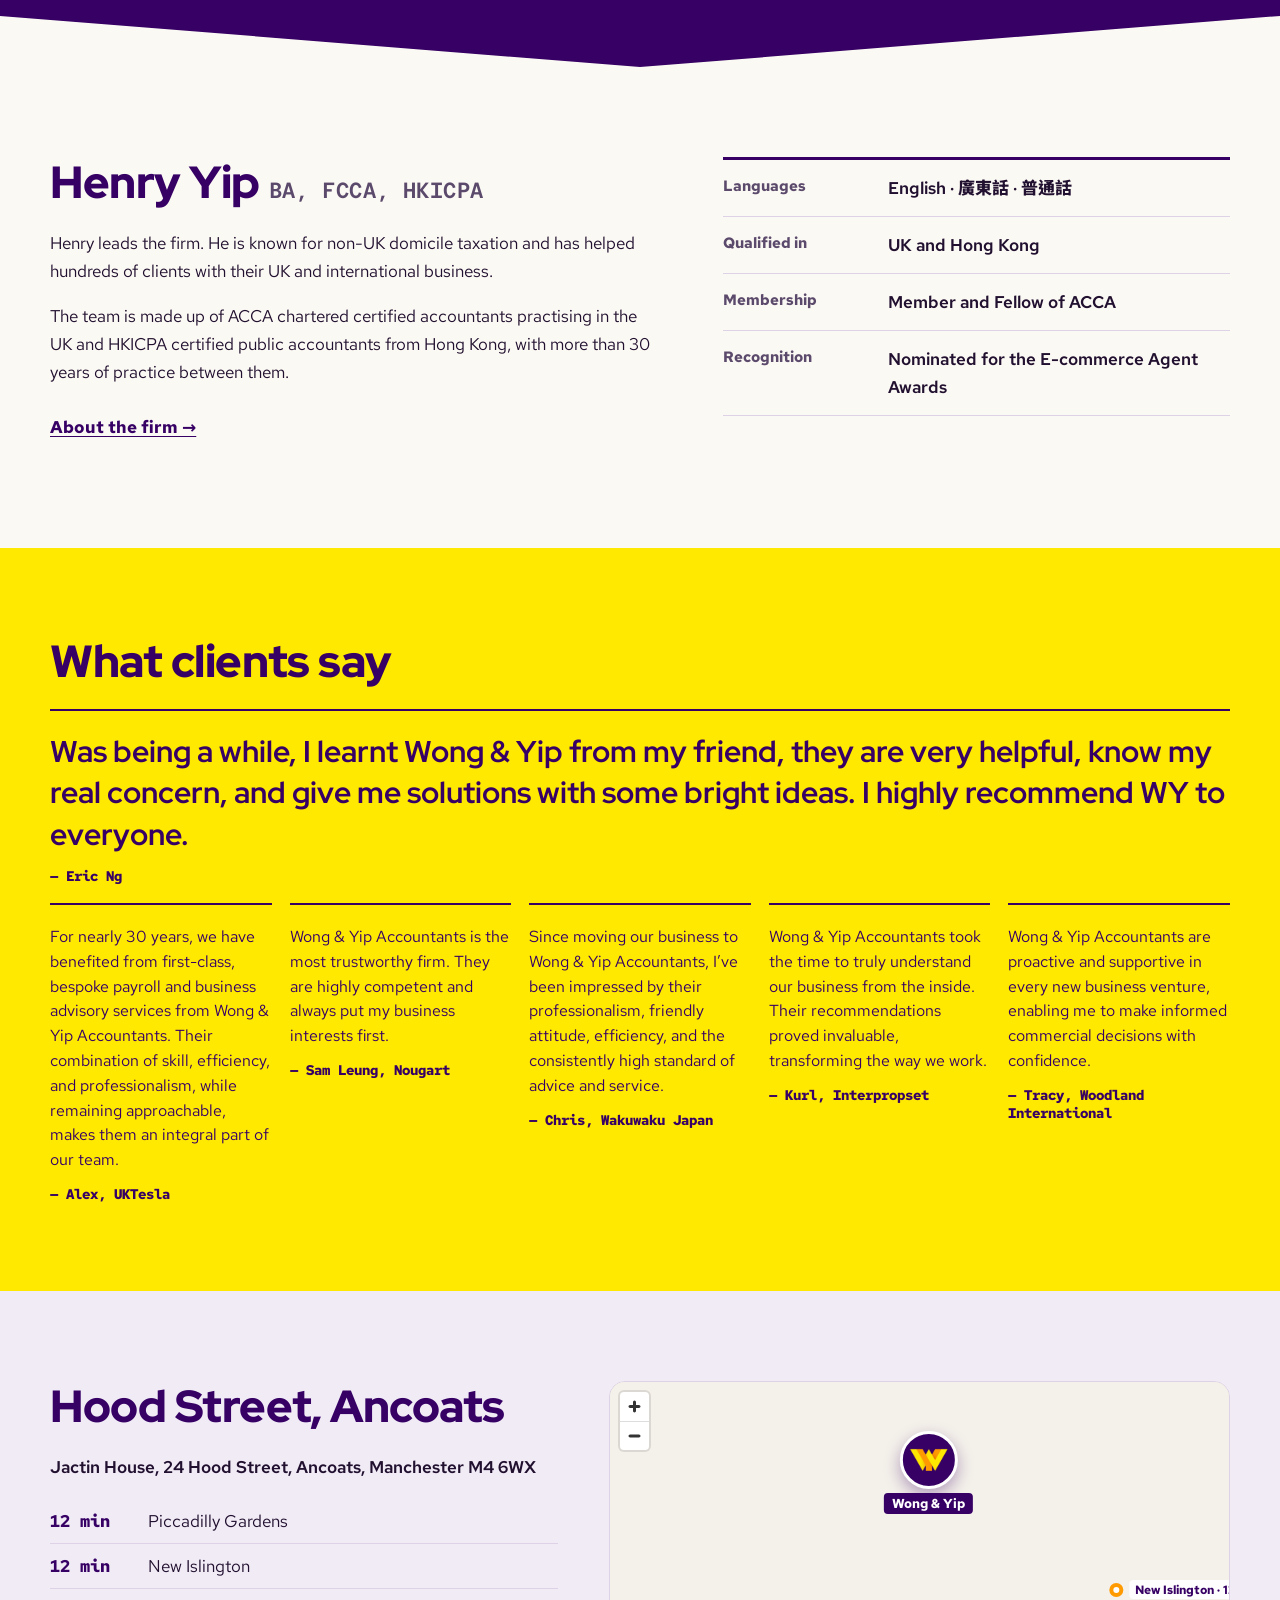
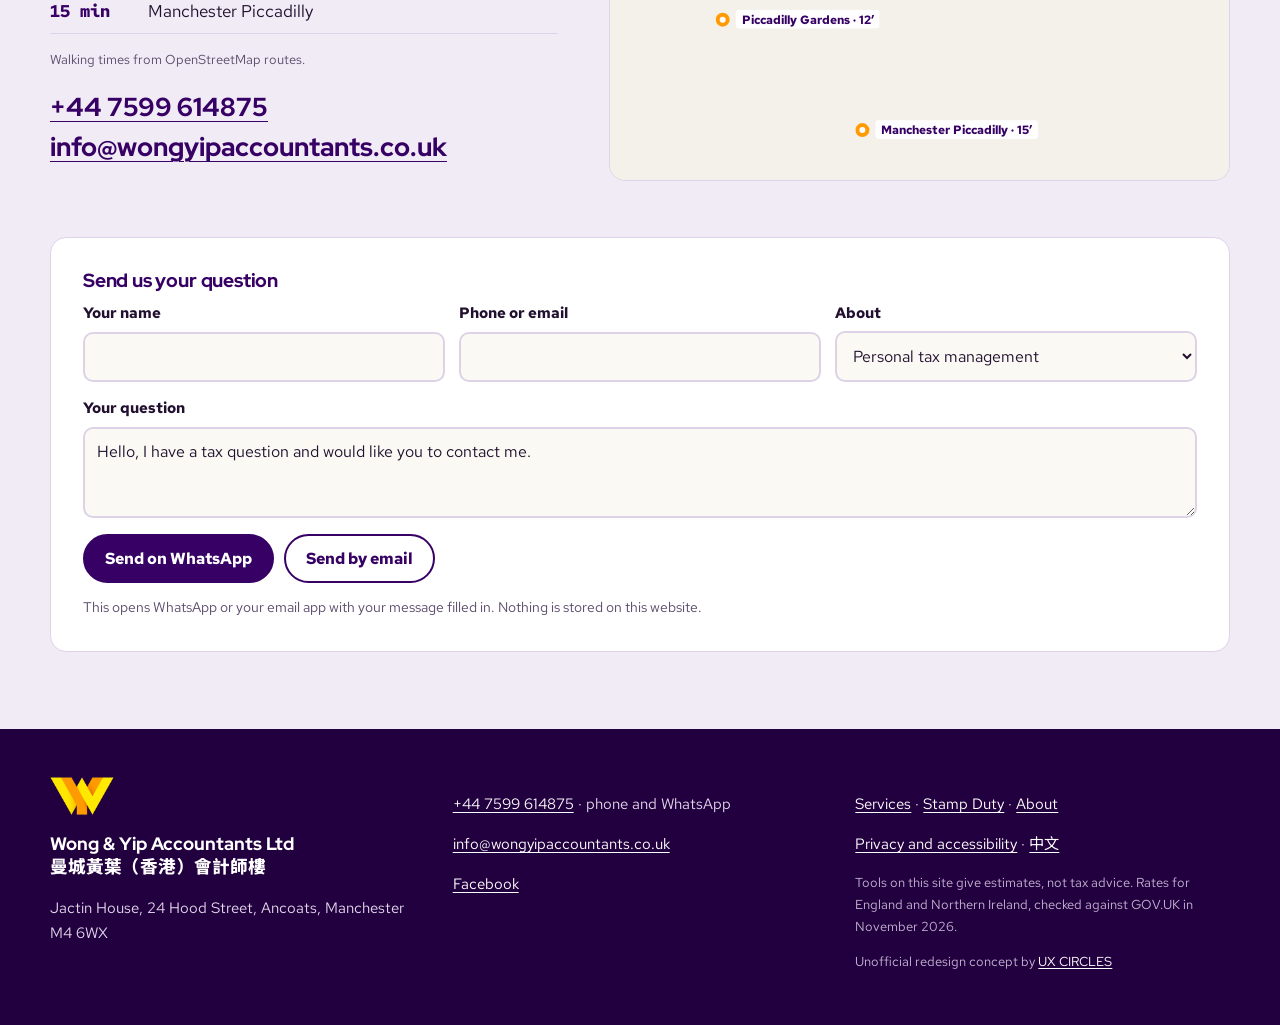
==== commit b373a573: "Page-aware phone CTAs; WhatsApp carries the Stamp Duty estimate Co-Authored-By: Claude Opus 5.5 <nor" ====
--- a/en/index.html
+++ b/en/index.html
@@ -13,8 +13,8 @@
 <meta name="theme-color" content="#360064">
 <link rel="preload" href="../assets/fonts/redhat-display.woff2" as="font" type="font/woff2" crossorigin>
 <link rel="preload" href="../assets/fonts/redhat-text.woff2" as="font" type="font/woff2" crossorigin>
-<link rel="stylesheet" href="../assets/site.css?v=17">
-<script defer src="../assets/site.js?v=17"></script>
+<link rel="stylesheet" href="../assets/site.css?v=18">
+<script defer src="../assets/site.js?v=18"></script>
 </head>
 <body>
 <a class="skip" href="#main">Skip to content</a>
@@ -69,6 +69,7 @@
     <span class="r-eff" data-eff></span>
     <table><caption class="vh">Tax by band</caption><tbody data-rows></tbody></table>
     <span class="r-notes" data-notes></span>
+    <a class="r-wa" data-wa-sdlt href="https://wa.me/447599614875?text=Hello%2C%20I%20would%20like%20to%20ask%20about%20Stamp%20Duty.">WhatsApp this estimate to us</a>
   </output>
   <p class="tool-scope" id="sdlt-scope">Residential rates from 1 April 2025, England and Northern Ireland. An estimate, not advice.</p>
 </form>
@@ -132,7 +133,7 @@
       <p class="walk-note">Walking times from OpenStreetMap routes.</p>
       <p class="big-links"><a href="tel:+447599614875">+44 7599 614875</a><a href="mailto:info@wongyipaccountants.co.uk">info@wongyipaccountants.co.uk</a></p>
     </div>
-    <div class="map" data-map data-src="../assets/vendor/maplibre/maplibre-gl.js" data-css="../assets/vendor/maplibre/maplibre-gl.css" data-mapjs="../assets/map.js?v=17">
+    <div class="map" data-map data-src="../assets/vendor/maplibre/maplibre-gl.js" data-css="../assets/vendor/maplibre/maplibre-gl.css" data-mapjs="../assets/map.js?v=18">
       <div class="map-fallback" aria-hidden="true"><img class="chev pin-chev" src="../assets/img/mark.png" width="400" height="238" alt="" aria-hidden="true"><span>Jactin House</span></div>
       <script type="application/json" id="map-data">{"home": [-2.2279647, 53.4843944], "routes": [{"name": "Piccadilly Gardens", "min": 12, "kind": "tram", "start": [-2.236904, 53.4802768], "coords": [[-2.23692, 53.48027], [-2.23662, 53.48011], [-2.23663, 53.4801], [-2.2366, 53.48009], [-2.23655, 53.48005], [-2.23651, 53.48007], [-2.23648, 53.48008], [-2.23641, 53.48011], [-2.23637, 53.48012], [-2.23629, 53.48016], [-2.23622, 53.48023], [-2.23601, 53.48039], [-2.23597, 53.48041], [-2.23569, 53.48054], [-2.23526, 53.48075], [-2.23525, 53.48076], [-2.23518, 53.48078], [-2.23513, 53.4808], [-2.23504, 53.48083], [-2.23487, 53.48086], [-2.23468, 53.48086], [-2.23461, 53.48086], [-2.23456, 53.48085], [-2.23453, 53.48084], [-2.23427, 53.48099], [-2.23412, 53.48109], [-2.23408, 53.48111], [-2.23406, 53.48113], [-2.23386, 53.48126], [-2.23384, 53.48128], [-2.23382, 53.4813], [-2.23362, 53.48144], [-2.23369, 53.48147], [-2.23367, 53.48149], [-2.23364, 53.4815], [-2.2336, 53.48153], [-2.23358, 53.48155], [-2.23353, 53.48152], [-2.23281, 53.48201], [-2.23281, 53.48204], [-2.23279, 53.48206], [-2.23277, 53.48208], [-2.23271, 53.48213], [-2.2327, 53.48214], [-2.23267, 53.48214], [-2.23251, 53.48224], [-2.23251, 53.48225], [-2.2325, 53.48225], [-2.23249, 53.48226], [-2.23248, 53.48227], [-2.23225, 53.48243], [-2.23224, 53.48244], [-2.23224, 53.48244], [-2.23222, 53.48245], [-2.23222, 53.48246], [-2.23116, 53.48321], [-2.23113, 53.48325], [-2.23109, 53.48327], [-2.23091, 53.4834], [-2.23089, 53.48342], [-2.23087, 53.48344], [-2.23078, 53.4835], [-2.23076, 53.48352], [-2.23076, 53.48353], [-2.23088, 53.4836], [-2.23084, 53.48362], [-2.23081, 53.48364], [-2.23078, 53.48366], [-2.23075, 53.48368], [-2.23069, 53.48371], [-2.23066, 53.48374], [-2.23062, 53.48376], [-2.23055, 53.48372], [-2.23052, 53.48372], [-2.23023, 53.48392], [-2.23021, 53.48393], [-2.23017, 53.48395], [-2.22995, 53.4841], [-2.22993, 53.48412], [-2.22994, 53.48414], [-2.22993, 53.48414], [-2.22991, 53.48415], [-2.22989, 53.48417], [-2.22988, 53.48418], [-2.22986, 53.48418], [-2.22985, 53.48418], [-2.22963, 53.48432], [-2.22959, 53.48435], [-2.22954, 53.48433], [-2.22951, 53.48435], [-2.22948, 53.48436], [-2.22946, 53.48434], [-2.22916, 53.48417], [-2.22857, 53.48436], [-2.22853, 53.48437], [-2.22785, 53.4846], [-2.22784, 53.48459], [-2.22783, 53.48458], [-2.22781, 53.48456], [-2.22779, 53.48455], [-2.22804, 53.48448]]}, {"name": "New Islington", "min": 12, "kind": "tram", "start": [-2.2197957, 53.4810431], "coords": [[-2.21978, 53.48103], [-2.22012, 53.48086], [-2.22011, 53.48085], [-2.22014, 53.48083], [-2.22017, 53.48085], [-2.2202, 53.48087], [-2.22023, 53.4809], [-2.22025, 53.48093], [-2.22022, 53.48096], [-2.21994, 53.48112], [-2.22019, 53.48127], [-2.22025, 53.48124], [-2.22029, 53.48126], [-2.22043, 53.48136], [-2.22049, 53.48139], [-2.22049, 53.4814], [-2.22098, 53.48121], [-2.22103, 53.48125], [-2.22108, 53.48128], [-2.22111, 53.48132], [-2.22111, 53.48134], [-2.22111, 53.48136], [-2.2211, 53.48139], [-2.22106, 53.48142], [-2.22108, 53.48144], [-2.22119, 53.48151], [-2.22123, 53.48154], [-2.22141, 53.48159], [-2.2218, 53.48188], [-2.22181, 53.48189], [-2.22182, 53.4819], [-2.22185, 53.48193], [-2.22185, 53.48195], [-2.22189, 53.48197], [-2.22197, 53.48204], [-2.22201, 53.48206], [-2.22207, 53.48212], [-2.2224, 53.48235], [-2.22273, 53.48258], [-2.22274, 53.4826], [-2.22274, 53.48262], [-2.22273, 53.48264], [-2.22272, 53.48266], [-2.22271, 53.48267], [-2.22276, 53.4827], [-2.22287, 53.48276], [-2.2231, 53.48289], [-2.22326, 53.48298], [-2.22329, 53.483], [-2.22332, 53.48298], [-2.22335, 53.48297], [-2.22338, 53.48297], [-2.22342, 53.48298], [-2.22401, 53.48325], [-2.22419, 53.48311], [-2.22422, 53.48308], [-2.22435, 53.4831], [-2.2248, 53.48329], [-2.22479, 53.4833], [-2.22483, 53.4833], [-2.22494, 53.48335], [-2.22502, 53.4834], [-2.22506, 53.48344], [-2.22528, 53.48354], [-2.22561, 53.48367], [-2.22564, 53.48368], [-2.22568, 53.48369], [-2.22571, 53.48369], [-2.22576, 53.48369], [-2.22594, 53.4837], [-2.22598, 53.48369], [-2.22598, 53.48371], [-2.22587, 53.48386], [-2.22592, 53.4839], [-2.22595, 53.48393], [-2.22602, 53.484], [-2.22629, 53.48427], [-2.22659, 53.48454], [-2.22661, 53.48457], [-2.22668, 53.48455], [-2.22742, 53.48429], [-2.22747, 53.48434], [-2.22748, 53.48433], [-2.22751, 53.48432], [-2.22754, 53.48431], [-2.22756, 53.4843], [-2.22779, 53.48455], [-2.22804, 53.48448]]}, {"name": "Manchester Piccadilly", "min": 15, "kind": "rail", "start": [-2.2308334, 53.4774198], "coords": [[-2.23079, 53.47741], [-2.23079, 53.47742], [-2.23069, 53.47757], [-2.23092, 53.47765], [-2.23101, 53.47768], [-2.23125, 53.47777], [-2.2314, 53.47781], [-2.2314, 53.47781], [-2.23156, 53.47787], [-2.23165, 53.4779], [-2.23172, 53.47794], [-2.23174, 53.47795], [-2.23178, 53.47799], [-2.23181, 53.47806], [-2.23183, 53.47815], [-2.23185, 53.47824], [-2.23186, 53.47833], [-2.23193, 53.47844], [-2.23197, 53.4785], [-2.23206, 53.47856], [-2.23221, 53.47866], [-2.2323, 53.4787], [-2.23241, 53.47879], [-2.23247, 53.47885], [-2.23251, 53.4789], [-2.23253, 53.47894], [-2.23256, 53.47898], [-2.23257, 53.479], [-2.2326, 53.47904], [-2.23263, 53.47907], [-2.23263, 53.47908], [-2.23264, 53.47909], [-2.23271, 53.47917], [-2.23307, 53.47962], [-2.23309, 53.47963], [-2.2331, 53.47966], [-2.23311, 53.47966], [-2.23326, 53.4798], [-2.23344, 53.47998], [-2.23346, 53.48], [-2.23347, 53.48001], [-2.23348, 53.48002], [-2.2335, 53.48005], [-2.23383, 53.48035], [-2.23405, 53.48056], [-2.23419, 53.48067], [-2.23426, 53.48073], [-2.23427, 53.48073], [-2.23431, 53.48076], [-2.23429, 53.48078], [-2.234, 53.48101], [-2.23396, 53.48103], [-2.23392, 53.48105], [-2.23339, 53.48127], [-2.23341, 53.48128], [-2.23341, 53.4813], [-2.23341, 53.48134], [-2.23341, 53.48137], [-2.23341, 53.48139], [-2.23337, 53.48144], [-2.23336, 53.48145], [-2.23339, 53.48147], [-2.23332, 53.48151], [-2.2327, 53.48195], [-2.23266, 53.48195], [-2.23264, 53.48196], [-2.23261, 53.48199], [-2.23257, 53.48202], [-2.23255, 53.48204], [-2.23255, 53.48206], [-2.23211, 53.48237], [-2.23211, 53.48237], [-2.2321, 53.48238], [-2.23208, 53.4824], [-2.23207, 53.4824], [-2.23156, 53.48276], [-2.23156, 53.48276], [-2.23155, 53.48276], [-2.23153, 53.48278], [-2.23152, 53.48278], [-2.23098, 53.48318], [-2.23096, 53.48319], [-2.23094, 53.48321], [-2.23063, 53.48342], [-2.23057, 53.48342], [-2.23053, 53.48345], [-2.23049, 53.48347], [-2.23046, 53.4835], [-2.23042, 53.48352], [-2.23038, 53.48355], [-2.23035, 53.48357], [-2.23032, 53.48359], [-2.23045, 53.48367], [-2.23045, 53.48369], [-2.23016, 53.48387], [-2.23013, 53.48389], [-2.2301, 53.48391], [-2.23008, 53.48392], [-2.23006, 53.48393], [-2.22987, 53.48406], [-2.22985, 53.48407], [-2.22981, 53.48407], [-2.2298, 53.48406], [-2.22979, 53.48407], [-2.22977, 53.48408], [-2.22974, 53.4841], [-2.22974, 53.48411], [-2.22975, 53.48413], [-2.22949, 53.4843], [-2.22951, 53.48431], [-2.22954, 53.48433], [-2.22951, 53.48435], [-2.22948, 53.48436], [-2.22946, 53.48434], [-2.22916, 53.48417], [-2.22857, 53.48436], [-2.22853, 53.48437], [-2.22785, 53.4846], [-2.22784, 53.48459], [-2.22783, 53.48458], [-2.22781, 53.48456], [-2.22779, 53.48455], [-2.22804, 53.48448]]}], "label": "Wong & Yip", "mark": "../assets/img/mark.png"}</script>
     </div>
@@ -178,8 +179,8 @@
 </footer>
 <nav class="mbar" aria-label="Quick actions">
   <a href="tel:+447599614875">Call</a>
-  <a href="https://wa.me/447599614875">WhatsApp</a>
-  <a href="mailto:info@wongyipaccountants.co.uk">Email</a>
+  <a href="https://wa.me/447599614875?text=Hello%2C%20I%20have%20a%20tax%20question." data-wa-sdlt>WhatsApp</a>
+  <a href="#contact">Ask us</a>
 </nav>
 </body>
 </html>
--- a/assets/site.css
+++ b/assets/site.css
@@ -336,3 +336,7 @@
   .svc-side .spot { margin-top: 0; }
 }
 html[lang^="zh"] .seg-l { position: relative; top: 1px; }
+
+.r-wa { display: flex; align-items: center; justify-content: center; gap: 8px; min-height: 46px; margin-top: 14px; padding: 10px 14px; border-radius: 999px; background: var(--purple); color: #fff; font-weight: 700; text-decoration: none; text-align: center; line-height: 1.3; }
+.r-wa::before { content: ""; width: 9px; height: 9px; border-radius: 50%; background: #3fd17a; flex: none; }
+.r-wa:hover { background: var(--purple-2); }
